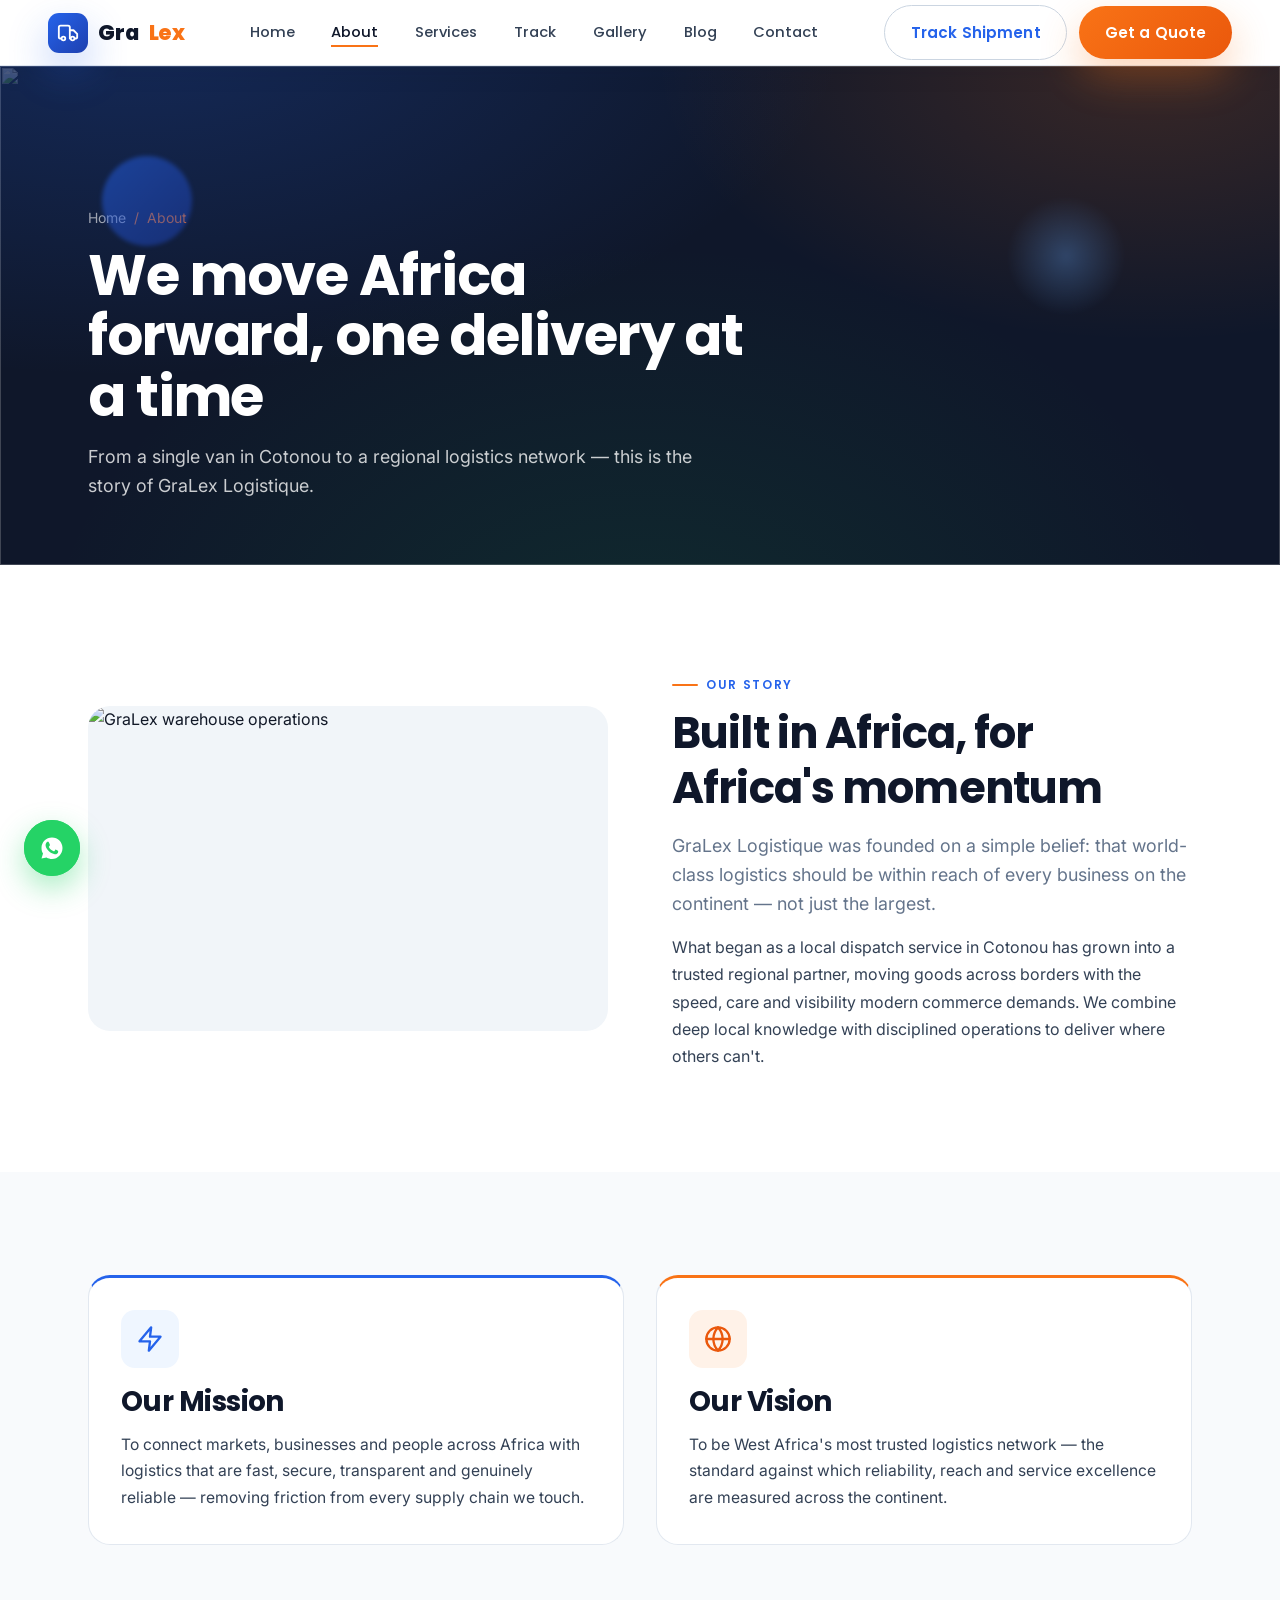
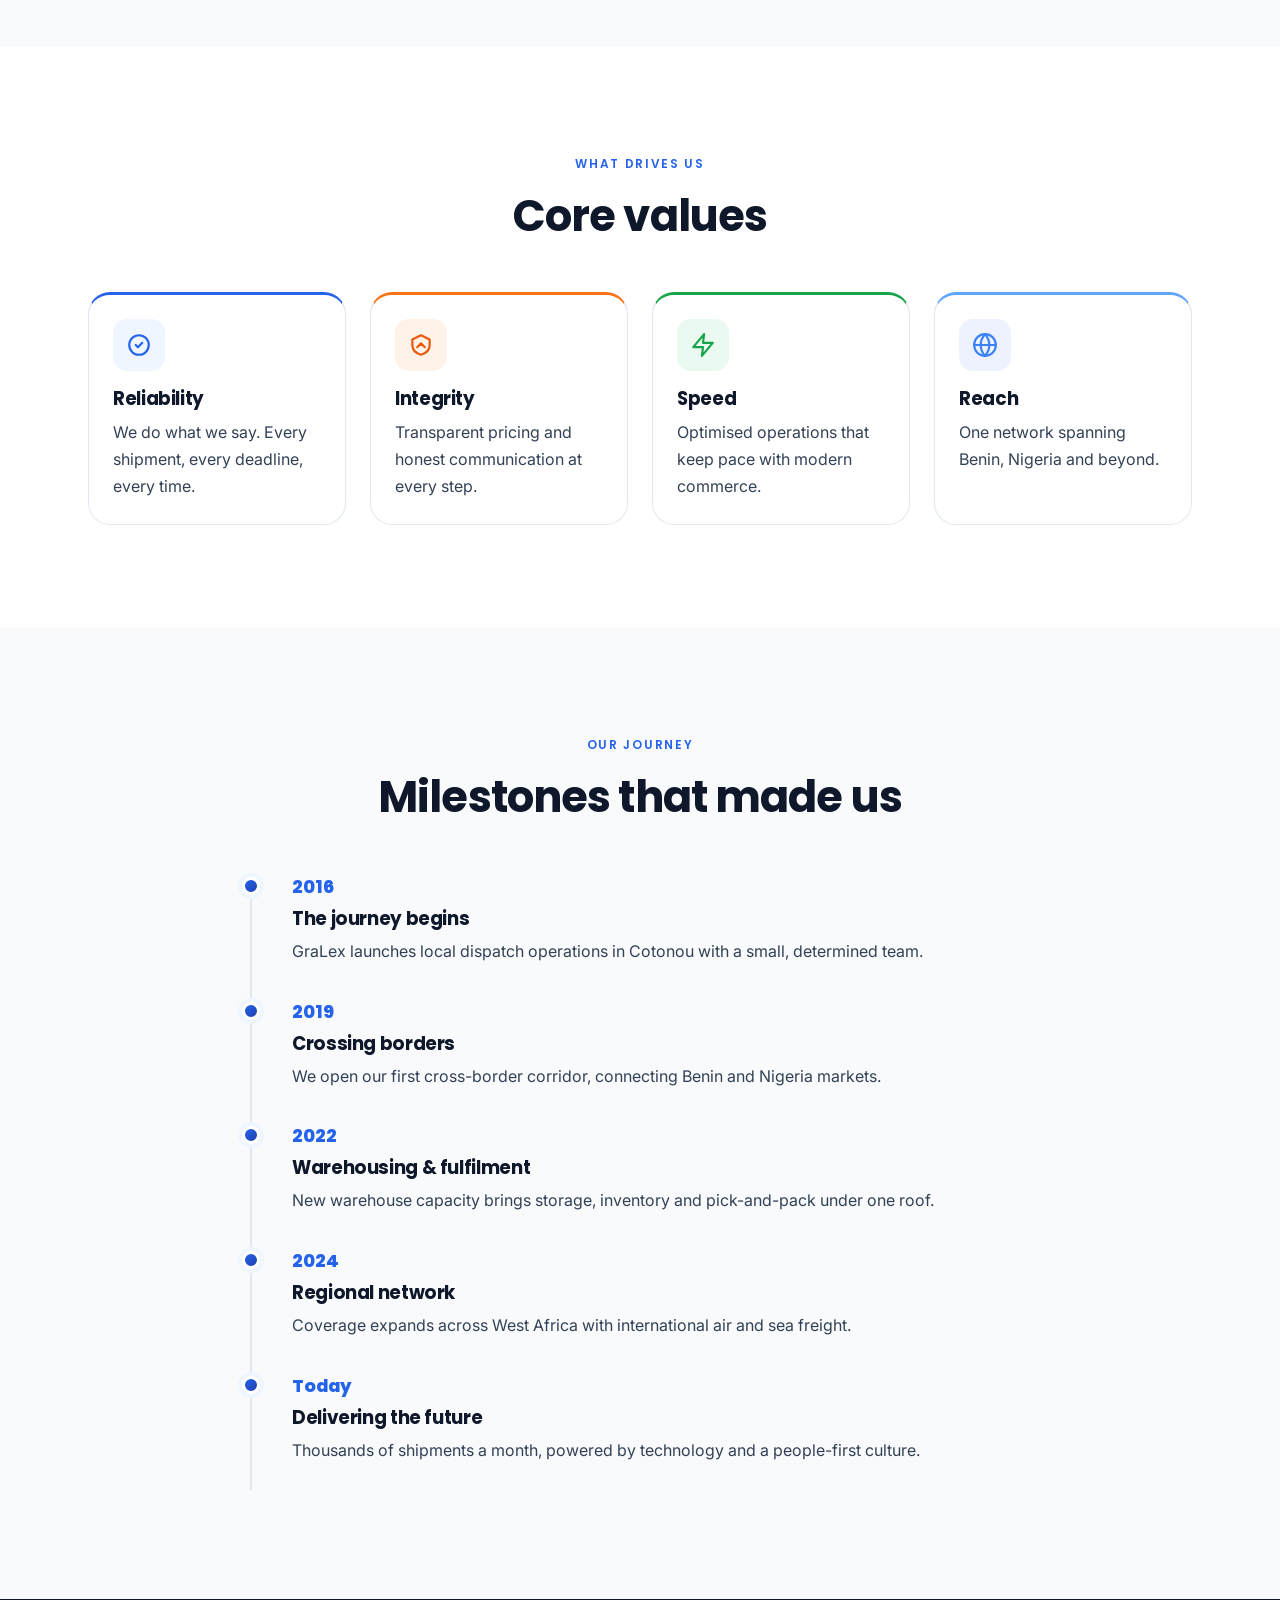
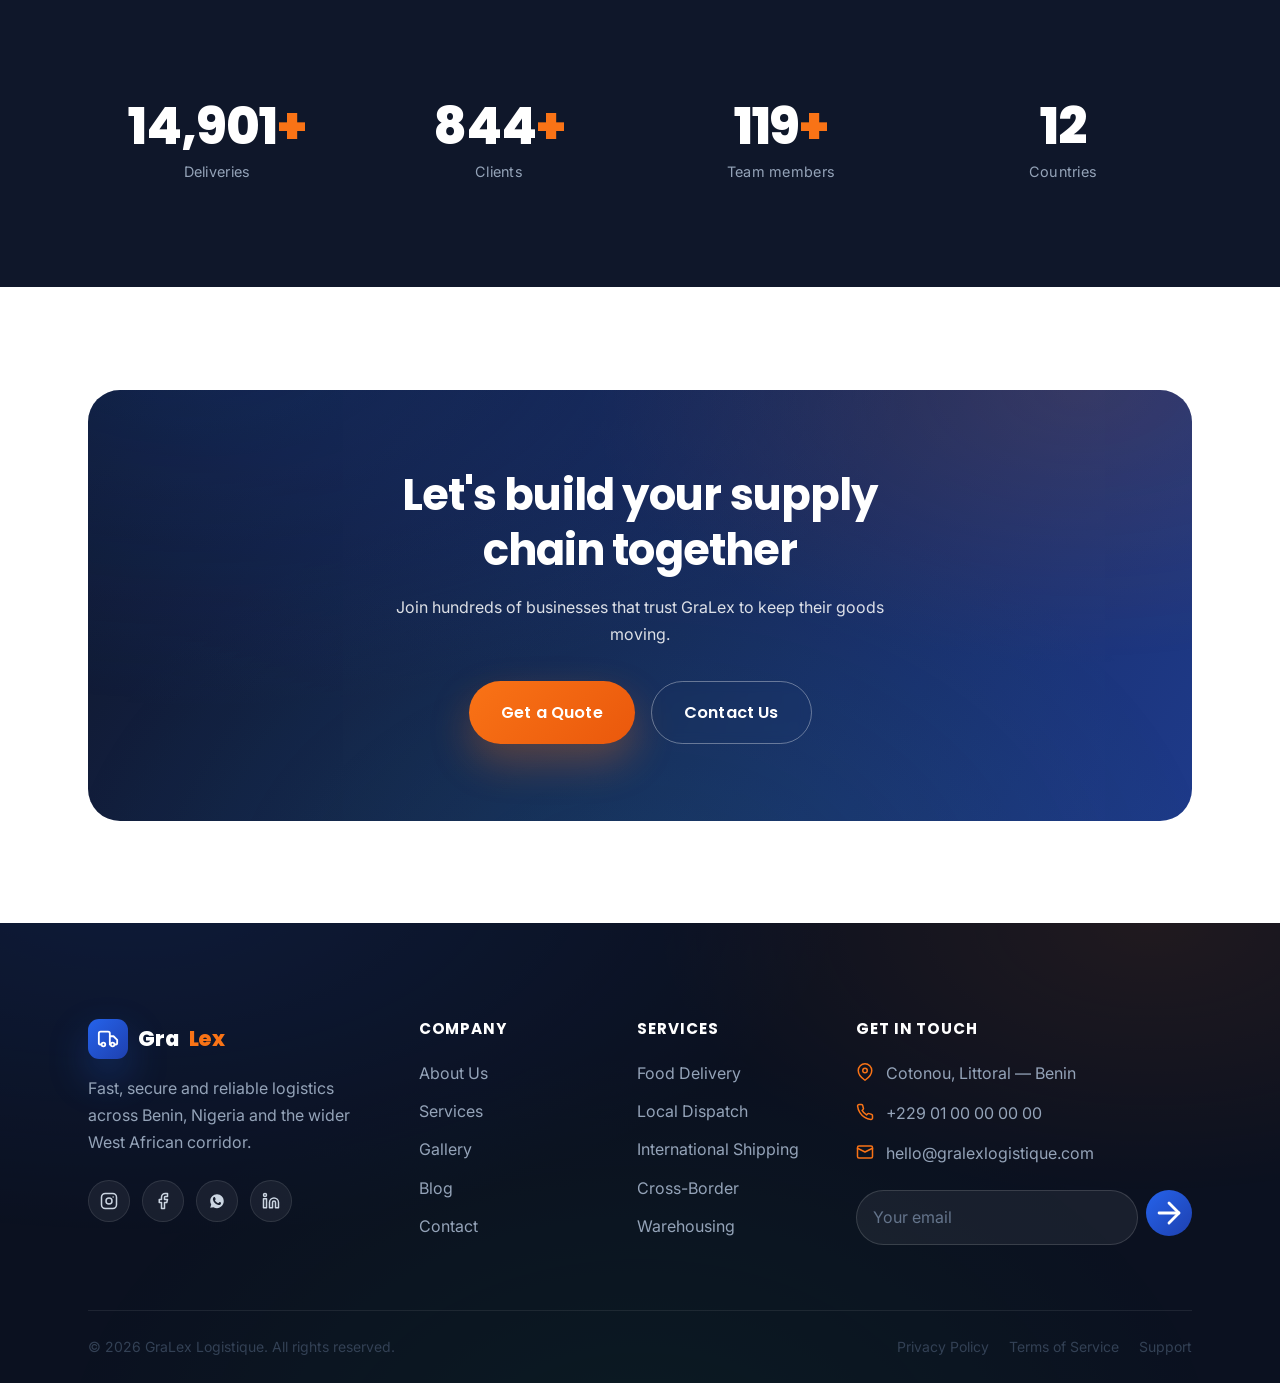
==== about.html @ 8689cb63 "Initial commit: GraLex Logistique website Premium responsive multi-page site (HTML/CSS/vanilla JS). " ====
<!DOCTYPE html>
<html lang="en">
<head>
<meta charset="UTF-8" />
<meta name="viewport" content="width=device-width, initial-scale=1.0" />
<title>About — GraLex Logistique</title>
<meta name="description" content="The story, mission, vision and values behind GraLex Logistique's logistics network across Benin, Nigeria and West Africa." />
<meta name="theme-color" content="#0f172a" />
<meta property="og:type" content="website" />
<meta property="og:title" content="About — GraLex Logistique" />
<meta property="og:description" content="The story, mission, vision and values behind GraLex Logistique's logistics network across Benin, Nigeria and West Africa." />
<meta property="og:image" content="images/hero/hero.jpg" />
<meta name="twitter:card" content="summary_large_image" />
<link rel="icon" href="data:image/svg+xml,%3Csvg xmlns='http://www.w3.org/2000/svg' viewBox='0 0 32 32'%3E%3Crect width='32' height='32' rx='8' fill='%232563eb'/%3E%3Cpath d='M6 20l6-9 5 6 3-4 6 7z' fill='%23f97316'/%3E%3C/svg%3E" />
<link rel="preconnect" href="https://fonts.googleapis.com" />
<link rel="preconnect" href="https://fonts.gstatic.com" crossorigin />
<link href="https://fonts.googleapis.com/css2?family=Poppins:wght@500;600;700;800&family=Inter:wght@400;500;600&display=swap" rel="stylesheet" />
<link rel="stylesheet" href="css/variables.css" />
<link rel="stylesheet" href="css/style.css" />
<link rel="stylesheet" href="css/animations.css" />
<link rel="stylesheet" href="css/responsive.css" />
</head>
<body>
<div class="loader" aria-hidden="true"><div class="loader__mark"><div class="loader__logo">Gra<span>Lex</span></div><div class="loader__bar"></div></div></div>
<header class="nav solid scrolled" id="nav">
  <div class="nav__inner">
    <a href="index.html" class="brand" aria-label="GraLex Logistique home"><span class="brand__logo"><svg viewBox="0 0 24 24" fill="none" stroke="#fff" stroke-width="2" stroke-linecap="round" stroke-linejoin="round"><path d="M14 18V6a2 2 0 0 0-2-2H4a2 2 0 0 0-2 2v11a1 1 0 0 0 1 1h1"/><path d="M14 9h4l4 4v4a1 1 0 0 1-1 1h-1"/><circle cx="7" cy="18" r="2"/><circle cx="17" cy="18" r="2"/></svg></span>Gra<span>Lex</span></a>
    <nav class="nav__links" aria-label="Primary">
      <a href="index.html">Home</a>
      <a href="about.html" aria-current="page">About</a>
      <a href="services.html">Services</a>
      <a href="tracking.html">Track</a>
      <a href="gallery.html">Gallery</a>
      <a href="blog.html">Blog</a>
      <a href="contact.html">Contact</a>
    </nav>
    <div class="nav__cta">
      <a href="tracking.html" class="btn btn-outline">Track Shipment</a>
      <a href="quote.html" class="btn btn-accent">Get a Quote</a>
    </div>
    <button class="nav__toggle" aria-label="Open menu" aria-expanded="false" aria-controls="mobileMenu"><span></span><span></span><span></span></button>
  </div>
</header>
<div class="mobile-menu" id="mobileMenu">
  <a href="index.html">Home <span>&rarr;</span></a>
  <a href="about.html">About <span>&rarr;</span></a>
  <a href="services.html">Services <span>&rarr;</span></a>
  <a href="tracking.html">Track <span>&rarr;</span></a>
  <a href="gallery.html">Gallery <span>&rarr;</span></a>
  <a href="blog.html">Blog <span>&rarr;</span></a>
  <a href="contact.html">Contact <span>&rarr;</span></a>
  <div class="mobile-menu__cta">
    <a href="quote.html" class="btn btn-accent btn-block">Get a Quote</a>
    <a href="tracking.html" class="btn btn-ghost btn-block">Track Shipment</a>
  </div>
</div>
<section class="pagehero">
  <div class="pagehero__img"><img src="https://images.unsplash.com/photo-1521791136064-7986c2920216?auto=format&fit=crop&w=1600&q=80" alt="" data-label="GraLex Logistique" /></div>
  <div class="floaties" aria-hidden="true"><span class="floaty floaty--1"></span><span class="floaty floaty--3"></span></div>
  <div class="container">
    <div class="breadcrumb"><a href="index.html">Home</a> <span>/</span> <span>About</span></div>
    <h1 data-reveal="up">We move Africa forward, one delivery at a time</h1>
    <p class="lead" data-reveal="up">From a single van in Cotonou to a regional logistics network — this is the story of GraLex Logistique.</p>
  </div>
</section>

<section class="section">
  <div class="container split">
    <div class="split__media reveal-img" data-reveal="left"><div class="media media--wide"><img src="https://images.unsplash.com/photo-1553413077-190dd305871c?auto=format&fit=crop&w=1200&q=80" alt="GraLex warehouse operations" data-label="Our Story" /></div></div>
    <div data-reveal="right">
      <span class="eyebrow">Our story</span>
      <h2 style="margin:.6rem 0 1rem">Built in Africa, for Africa's momentum</h2>
      <p class="lead">GraLex Logistique was founded on a simple belief: that world-class logistics should be within reach of every business on the continent — not just the largest.</p>
      <p style="margin-top:1rem">What began as a local dispatch service in Cotonou has grown into a trusted regional partner, moving goods across borders with the speed, care and visibility modern commerce demands. We combine deep local knowledge with disciplined operations to deliver where others can't.</p>
    </div>
  </div>
</section>

<section class="section bg-alt">
  <div class="container">
    <div class="grid cols-2" style="gap:2rem">
      <div class="card" data-reveal="up" style="border-top:3px solid var(--brand)">
        <div class="card__icon"><svg viewBox="0 0 24 24" fill="none" stroke="currentColor" stroke-width="2" stroke-linecap="round" stroke-linejoin="round"><path d="M13 2 3 14h9l-1 8 10-12h-9z"/></svg></div>
        <h3>Our Mission</h3>
        <p>To connect markets, businesses and people across Africa with logistics that are fast, secure, transparent and genuinely reliable — removing friction from every supply chain we touch.</p>
      </div>
      <div class="card" data-reveal="up" style="border-top:3px solid var(--accent)">
        <div class="card__icon" style="background:#fff2e8;color:var(--orange-600)"><svg viewBox="0 0 24 24" fill="none" stroke="currentColor" stroke-width="2" stroke-linecap="round" stroke-linejoin="round"><circle cx="12" cy="12" r="10"/><path d="M2 12h20"/><path d="M12 2a15 15 0 0 1 4 10 15 15 0 0 1-4 10 15 15 0 0 1-4-10 15 15 0 0 1 4-10Z"/></svg></div>
        <h3>Our Vision</h3>
        <p>To be West Africa's most trusted logistics network — the standard against which reliability, reach and service excellence are measured across the continent.</p>
      </div>
    </div>
  </div>
</section>

<section class="section">
  <div class="container">
    <div class="section-head center" data-reveal="up"><span class="eyebrow center">What drives us</span><h2>Core values</h2></div>
    <div class="grid cols-4" data-stagger><div class="value"><div class="value__icon"><svg viewBox="0 0 24 24" fill="none" stroke="currentColor" stroke-width="2" stroke-linecap="round" stroke-linejoin="round"><path d="M9 12l2 2 4-4"/><circle cx="12" cy="12" r="9"/></svg></div><h3>Reliability</h3><p>We do what we say. Every shipment, every deadline, every time.</p></div><div class="value"><div class="value__icon"><svg viewBox="0 0 24 24" fill="none" stroke="currentColor" stroke-width="2" stroke-linecap="round" stroke-linejoin="round"><path d="M8.5 14 12 10.5 15.5 14"/><path d="M12 3 4 7v5c0 5 3.4 7.7 8 9 4.6-1.3 8-4 8-9V7z"/></svg></div><h3>Integrity</h3><p>Transparent pricing and honest communication at every step.</p></div><div class="value"><div class="value__icon"><svg viewBox="0 0 24 24" fill="none" stroke="currentColor" stroke-width="2" stroke-linecap="round" stroke-linejoin="round"><path d="M13 2 3 14h9l-1 8 10-12h-9z"/></svg></div><h3>Speed</h3><p>Optimised operations that keep pace with modern commerce.</p></div><div class="value"><div class="value__icon"><svg viewBox="0 0 24 24" fill="none" stroke="currentColor" stroke-width="2" stroke-linecap="round" stroke-linejoin="round"><circle cx="12" cy="12" r="10"/><path d="M2 12h20"/><path d="M12 2a15 15 0 0 1 4 10 15 15 0 0 1-4 10 15 15 0 0 1-4-10 15 15 0 0 1 4-10Z"/></svg></div><h3>Reach</h3><p>One network spanning Benin, Nigeria and beyond.</p></div></div>
  </div>
</section>

<section class="section bg-alt">
  <div class="container">
    <div class="section-head center" data-reveal="up"><span class="eyebrow center">Our journey</span><h2>Milestones that made us</h2></div>
    <div class="vtl"><div class="vtl__item" data-reveal="up"><div class="vtl__dot"></div><div class="vtl__year">2016</div><h3>The journey begins</h3><p>GraLex launches local dispatch operations in Cotonou with a small, determined team.</p></div><div class="vtl__item" data-reveal="up"><div class="vtl__dot"></div><div class="vtl__year">2019</div><h3>Crossing borders</h3><p>We open our first cross-border corridor, connecting Benin and Nigeria markets.</p></div><div class="vtl__item" data-reveal="up"><div class="vtl__dot"></div><div class="vtl__year">2022</div><h3>Warehousing & fulfilment</h3><p>New warehouse capacity brings storage, inventory and pick-and-pack under one roof.</p></div><div class="vtl__item" data-reveal="up"><div class="vtl__dot"></div><div class="vtl__year">2024</div><h3>Regional network</h3><p>Coverage expands across West Africa with international air and sea freight.</p></div><div class="vtl__item" data-reveal="up"><div class="vtl__dot"></div><div class="vtl__year">Today</div><h3>Delivering the future</h3><p>Thousands of shipments a month, powered by technology and a people-first culture.</p></div></div>
  </div>
</section>

<section class="section bg-ink">
  <div class="container">
    <div class="stats" data-stagger>
      <div class="stat"><div class="stat__num"><span data-count="15000">0</span><span class="suffix">+</span></div><div class="stat__label">Deliveries</div></div>
      <div class="stat"><div class="stat__num"><span data-count="850">0</span><span class="suffix">+</span></div><div class="stat__label">Clients</div></div>
      <div class="stat"><div class="stat__num"><span data-count="120">0</span><span class="suffix">+</span></div><div class="stat__label">Team members</div></div>
      <div class="stat"><div class="stat__num"><span data-count="12">0</span></div><div class="stat__label">Countries</div></div>
    </div>
  </div>
</section>

<section class="section">
  <div class="container">
    <div class="cta-band animated-gradient" data-reveal="zoom"><div class="cta-band__mesh"></div>
      <h2>Let's build your supply chain together</h2>
      <p>Join hundreds of businesses that trust GraLex to keep their goods moving.</p>
      <div class="cta-band__actions"><a href="quote.html" class="btn btn-accent btn-lg">Get a Quote</a><a href="contact.html" class="btn btn-ghost btn-lg">Contact Us</a></div>
    </div>
  </div>
</section>
<footer class="footer">
  <div class="container footer__inner">
    <div class="footer__grid">
      <div class="footer__about">
        <a href="index.html" class="brand"><span class="brand__logo"><svg viewBox="0 0 24 24" fill="none" stroke="#fff" stroke-width="2" stroke-linecap="round" stroke-linejoin="round"><path d="M14 18V6a2 2 0 0 0-2-2H4a2 2 0 0 0-2 2v11a1 1 0 0 0 1 1h1"/><path d="M14 9h4l4 4v4a1 1 0 0 1-1 1h-1"/><circle cx="7" cy="18" r="2"/><circle cx="17" cy="18" r="2"/></svg></span>Gra<span>Lex</span></a>
        <p>Fast, secure and reliable logistics across Benin, Nigeria and the wider West African corridor.</p>
        <div class="socials">
          <a href="https://www.instagram.com/gralex_logistique/" target="_blank" rel="noopener" aria-label="Instagram"><svg viewBox="0 0 24 24" fill="none" stroke="currentColor" stroke-width="2" stroke-linecap="round" stroke-linejoin="round"><rect x="2" y="2" width="20" height="20" rx="5"/><circle cx="12" cy="12" r="4"/><path d="M17.5 6.5h.01"/></svg></a>
          <a href="#" aria-label="Facebook"><svg viewBox="0 0 24 24" fill="none" stroke="currentColor" stroke-width="2" stroke-linecap="round" stroke-linejoin="round"><path d="M18 2h-3a5 5 0 0 0-5 5v3H7v4h3v8h4v-8h3l1-4h-4V7a1 1 0 0 1 1-1h3z"/></svg></a>
          <a href="https://wa.me/2290100000000" target="_blank" rel="noopener" aria-label="WhatsApp"><svg viewBox="0 0 24 24" fill="currentColor"><path d="M17.5 14.4c-.3-.2-1.7-.9-2-1-.3-.1-.5-.1-.6.2-.2.3-.7.9-.9 1.1-.2.2-.3.2-.6.1-1.7-.9-2.9-1.6-4-3.5-.3-.5.3-.5.8-1.6.1-.2 0-.4 0-.5 0-.2-.6-1.5-.9-2-.2-.5-.4-.4-.6-.5h-.5c-.2 0-.5.1-.7.3-.7.8-1 1.7-1 2.8.1 1.3.9 2.5 1 2.7.1.2 1.8 3 4.5 4.1 2.7 1.1 2.7.8 3.2.7.5 0 1.7-.7 1.9-1.3.2-.7.2-1.2.2-1.3-.1-.2-.3-.3-.6-.4M12 21.5c-1.7 0-3.3-.5-4.7-1.3L3 21l1.3-4.2C3.4 15.3 3 13.7 3 12 3 7 7 3 12 3s9 4 9 9-4 9.5-9 9.5"/></svg></a>
          <a href="#" aria-label="LinkedIn"><svg viewBox="0 0 24 24" fill="none" stroke="currentColor" stroke-width="2" stroke-linecap="round" stroke-linejoin="round"><path d="M16 8a6 6 0 0 1 6 6v7h-4v-7a2 2 0 0 0-4 0v7h-4v-7a6 6 0 0 1 6-6z"/><rect x="2" y="9" width="4" height="12"/><circle cx="4" cy="4" r="2"/></svg></a>
        </div>
      </div>
      <div><h4>Company</h4><ul class="footer__links"><li><a href="about.html">About Us</a></li><li><a href="services.html">Services</a></li><li><a href="gallery.html">Gallery</a></li><li><a href="blog.html">Blog</a></li><li><a href="contact.html">Contact</a></li></ul></div>
      <div><h4>Services</h4><ul class="footer__links"><li><a href="services.html">Food Delivery</a></li><li><a href="services.html">Local Dispatch</a></li><li><a href="services.html">International Shipping</a></li><li><a href="services.html">Cross-Border</a></li><li><a href="services.html">Warehousing</a></li></ul></div>
      <div class="footer__contact-col">
        <h4>Get in touch</h4>
        <ul class="footer__contact">
          <li><svg viewBox="0 0 24 24" fill="none" stroke="currentColor" stroke-width="2" stroke-linecap="round" stroke-linejoin="round"><path d="M21 10c0 7-9 13-9 13s-9-6-9-13a9 9 0 0 1 18 0Z"/><circle cx="12" cy="10" r="3"/></svg><span>Cotonou, Littoral — Benin</span></li>
          <li><svg viewBox="0 0 24 24" fill="none" stroke="currentColor" stroke-width="2" stroke-linecap="round" stroke-linejoin="round"><path d="M22 16.92v3a2 2 0 0 1-2.18 2 19.79 19.79 0 0 1-8.63-3.07 19.5 19.5 0 0 1-6-6 19.79 19.79 0 0 1-3.07-8.67A2 2 0 0 1 4.11 2h3a2 2 0 0 1 2 1.72c.13.96.36 1.9.7 2.81a2 2 0 0 1-.45 2.11L8.09 9.91a16 16 0 0 0 6 6l1.27-1.27a2 2 0 0 1 2.11-.45c.9.34 1.85.57 2.81.7A2 2 0 0 1 22 16.92Z"/></svg><a href="tel:+2290100000000">+229 01 00 00 00 00</a></li>
          <li><svg viewBox="0 0 24 24" fill="none" stroke="currentColor" stroke-width="2" stroke-linecap="round" stroke-linejoin="round"><rect x="2" y="4" width="20" height="16" rx="2"/><path d="m22 7-10 5L2 7"/></svg><a href="mailto:hello@gralexlogistique.com">hello@gralexlogistique.com</a></li>
        </ul>
        <form class="newsletter" aria-label="Newsletter signup"><input type="email" placeholder="Your email" aria-label="Email address" required /><button type="submit" aria-label="Subscribe"><svg viewBox="0 0 24 24" fill="none" stroke="currentColor" stroke-width="2" stroke-linecap="round" stroke-linejoin="round"><path d="M5 12h14"/><path d="m12 5 7 7-7 7"/></svg></button></form>
      </div>
    </div>
    <div class="footer__bottom">
      <p>&copy; <span data-year>2026</span> GraLex Logistique. All rights reserved.</p>
      <p style="display:flex;gap:1.25rem;flex-wrap:wrap"><a href="#">Privacy Policy</a><a href="#">Terms of Service</a><a href="contact.html">Support</a></p>
    </div>
  </div>
</footer>
<a class="wa-float" href="https://wa.me/2290100000000" target="_blank" rel="noopener" aria-label="Chat on WhatsApp"><svg viewBox="0 0 24 24" fill="currentColor"><path d="M17.5 14.4c-.3-.2-1.7-.9-2-1-.3-.1-.5-.1-.6.2-.2.3-.7.9-.9 1.1-.2.2-.3.2-.6.1-1.7-.9-2.9-1.6-4-3.5-.3-.5.3-.5.8-1.6.1-.2 0-.4 0-.5 0-.2-.6-1.5-.9-2-.2-.5-.4-.4-.6-.5h-.5c-.2 0-.5.1-.7.3-.7.8-1 1.7-1 2.8.1 1.3.9 2.5 1 2.7.1.2 1.8 3 4.5 4.1 2.7 1.1 2.7.8 3.2.7.5 0 1.7-.7 1.9-1.3.2-.7.2-1.2.2-1.3-.1-.2-.3-.3-.6-.4M12 21.5c-1.7 0-3.3-.5-4.7-1.3L3 21l1.3-4.2C3.4 15.3 3 13.7 3 12 3 7 7 3 12 3s9 4 9 9-4 9.5-9 9.5"/></svg></a>
<button class="to-top" aria-label="Back to top"><svg viewBox="0 0 24 24" fill="none" stroke="currentColor" stroke-width="2.5" stroke-linecap="round" stroke-linejoin="round"><path d="m18 15-6-6-6 6"/></svg></button>
<script src="js/main.js"></script>
<script src="js/animations.js"></script>
</body>
</html>
---- css/variables.css ----
/* ==========================================================================
   GraLex Logistique — Design Tokens
   The single source of truth for color, type, spacing, elevation & motion.
   ========================================================================== */

:root {
  /* ---- Brand palette ---------------------------------------------------- */
  --navy-900: #0b1120;
  --navy-800: #0f172a; /* primary */
  --navy-700: #1e293b;
  --navy-600: #334155;

  --blue-600: #2563eb; /* electric blue */
  --blue-500: #3b82f6;
  --blue-400: #60a5fa;
  --blue-050: #eff6ff;

  --orange-600: #ea580c;
  --orange-500: #f97316; /* accent */
  --orange-400: #fb923c;

  --green-600: #16a34a; /* success */
  --green-500: #22c55e;

  --white: #ffffff;
  --gray-050: #f8fafc; /* light gray surface */
  --gray-100: #f1f5f9;
  --gray-200: #e2e8f0;
  --gray-300: #cbd5e1;
  --gray-400: #94a3b8;
  --gray-500: #64748b;
  --gray-600: #475569;

  --ink: #111827; /* body text */
  --ink-soft: #334155;
  --ink-muted: #64748b;

  /* ---- Semantic tokens -------------------------------------------------- */
  --bg: var(--white);
  --bg-alt: var(--gray-050);
  --surface: var(--white);
  --text: var(--ink);
  --text-soft: var(--ink-soft);
  --text-muted: var(--ink-muted);
  --border: var(--gray-200);
  --brand: var(--blue-600);
  --brand-ink: var(--navy-800);
  --accent: var(--orange-500);

  /* ---- Gradients -------------------------------------------------------- */
  --grad-brand: linear-gradient(135deg, #2563eb 0%, #1e40af 100%);
  --grad-sunset: linear-gradient(135deg, #f97316 0%, #ea580c 100%);
  --grad-hero: linear-gradient(120deg, rgba(11,17,32,0.92) 0%, rgba(15,23,42,0.72) 45%, rgba(37,99,235,0.35) 100%);
  --grad-mesh: radial-gradient(1200px 600px at 10% -10%, rgba(37,99,235,0.25), transparent 60%),
               radial-gradient(900px 500px at 90% 0%, rgba(249,115,22,0.18), transparent 55%),
               radial-gradient(1000px 700px at 50% 120%, rgba(22,163,74,0.14), transparent 60%);
  --grad-glass: linear-gradient(135deg, rgba(255,255,255,0.14), rgba(255,255,255,0.04));

  /* ---- Typography ------------------------------------------------------- */
  --font-head: "Poppins", "Segoe UI", system-ui, sans-serif;
  --font-body: "Inter", "Segoe UI", system-ui, sans-serif;

  --fs-hero: clamp(2.6rem, 6vw, 5rem);
  --fs-h1: clamp(2.2rem, 4.5vw, 3.5rem);
  --fs-h2: clamp(1.8rem, 3.4vw, 2.75rem);
  --fs-h3: clamp(1.3rem, 2.2vw, 1.75rem);
  --fs-lead: clamp(1.05rem, 1.4vw, 1.3rem);
  --fs-body: 1rem;
  --fs-sm: 0.875rem;
  --fs-xs: 0.75rem;

  --lh-tight: 1.08;
  --lh-snug: 1.28;
  --lh-body: 1.7;

  --ls-tight: -0.02em;
  --ls-wide: 0.14em;

  /* ---- Spacing scale (8pt) ---------------------------------------------- */
  --sp-1: 0.25rem;
  --sp-2: 0.5rem;
  --sp-3: 0.75rem;
  --sp-4: 1rem;
  --sp-5: 1.5rem;
  --sp-6: 2rem;
  --sp-7: 3rem;
  --sp-8: 4rem;
  --sp-9: 6rem;
  --sp-10: 8rem;

  --container: 1200px;
  --container-wide: 1360px;
  --gutter: clamp(1.25rem, 5vw, 3rem);

  /* ---- Radii ------------------------------------------------------------ */
  --r-sm: 8px;
  --r-md: 14px;
  --r-lg: 22px;
  --r-xl: 32px;
  --r-pill: 999px;

  /* ---- Elevation -------------------------------------------------------- */
  --sh-xs: 0 1px 2px rgba(15,23,42,0.06);
  --sh-sm: 0 2px 8px rgba(15,23,42,0.08);
  --sh-md: 0 10px 30px rgba(15,23,42,0.10);
  --sh-lg: 0 24px 60px rgba(15,23,42,0.16);
  --sh-brand: 0 18px 40px rgba(37,99,235,0.30);
  --sh-accent: 0 18px 40px rgba(249,115,22,0.30);
  --ring: 0 0 0 4px rgba(37,99,235,0.18);

  /* ---- Motion ----------------------------------------------------------- */
  --ease: cubic-bezier(0.22, 1, 0.36, 1);
  --ease-out: cubic-bezier(0.16, 1, 0.3, 1);
  --t-fast: 160ms;
  --t: 280ms;
  --t-slow: 520ms;

  --nav-h: 76px;
  --z-nav: 100;
  --z-overlay: 200;
  --z-loader: 900;
  --z-top: 999;
}
---- css/style.css ----
/* ==========================================================================
   GraLex Logistique — Core Styles
   Base • Layout • Navigation • Buttons • Cards • Sections • Footer
   ========================================================================== */

/* ---- Reset ------------------------------------------------------------- */
*,
*::before,
*::after { box-sizing: border-box; }

* { margin: 0; }

html {
  scroll-behavior: smooth;
  -webkit-text-size-adjust: 100%;
}

body {
  font-family: var(--font-body);
  font-size: var(--fs-body);
  line-height: var(--lh-body);
  color: var(--text);
  background: var(--bg);
  -webkit-font-smoothing: antialiased;
  text-rendering: optimizeLegibility;
  overflow-x: hidden;
}

img, picture, svg, video { display: block; max-width: 100%; }
img { height: auto; }

a { color: inherit; text-decoration: none; }
ul, ol { list-style: none; padding: 0; }
button, input, select, textarea { font: inherit; color: inherit; }
button { cursor: pointer; background: none; border: none; }

:focus-visible {
  outline: 3px solid var(--blue-400);
  outline-offset: 2px;
  border-radius: 4px;
}

::selection { background: var(--blue-600); color: #fff; }

/* ---- Typography -------------------------------------------------------- */
h1, h2, h3, h4, h5 {
  font-family: var(--font-head);
  font-weight: 700;
  line-height: var(--lh-snug);
  letter-spacing: var(--ls-tight);
  color: var(--brand-ink);
}
h1 { font-size: var(--fs-h1); line-height: var(--lh-tight); }
h2 { font-size: var(--fs-h2); }
h3 { font-size: var(--fs-h3); }
p { color: var(--text-soft); }

.lead { font-size: var(--fs-lead); color: var(--text-muted); line-height: 1.6; }

.eyebrow {
  display: inline-flex;
  align-items: center;
  gap: var(--sp-2);
  font-family: var(--font-head);
  font-weight: 600;
  font-size: var(--fs-xs);
  letter-spacing: var(--ls-wide);
  text-transform: uppercase;
  color: var(--brand);
}
.eyebrow::before {
  content: "";
  width: 26px; height: 2px;
  background: var(--accent);
  border-radius: 2px;
}
.eyebrow.center::before { display: none; }

.gradient-text {
  background: var(--grad-brand);
  -webkit-background-clip: text;
  background-clip: text;
  color: transparent;
}
.accent-text { color: var(--accent); }

/* ---- Layout helpers ---------------------------------------------------- */
.container {
  width: 100%;
  max-width: var(--container);
  margin-inline: auto;
  padding-inline: var(--gutter);
}
.container-wide { max-width: var(--container-wide); }

.section { padding-block: clamp(3.5rem, 8vw, 7rem); }
.section-sm { padding-block: clamp(2.5rem, 5vw, 4rem); }
.bg-alt { background: var(--bg-alt); }
.bg-ink {
  background: var(--navy-800);
  color: #cbd5e1;
}
.bg-ink h1, .bg-ink h2, .bg-ink h3 { color: #fff; }

.section-head { max-width: 640px; margin-bottom: var(--sp-7); }
.section-head.center { margin-inline: auto; text-align: center; }
.section-head h2 { margin-top: var(--sp-3); }
.section-head p { margin-top: var(--sp-4); }

.grid { display: grid; gap: var(--sp-5); }
.cols-2 { grid-template-columns: repeat(2, 1fr); }
.cols-3 { grid-template-columns: repeat(3, 1fr); }
.cols-4 { grid-template-columns: repeat(4, 1fr); }

/* ---- Buttons ----------------------------------------------------------- */
.btn {
  --btn-bg: var(--brand);
  --btn-fg: #fff;
  position: relative;
  display: inline-flex;
  align-items: center;
  justify-content: center;
  gap: var(--sp-2);
  padding: 0.85rem 1.6rem;
  font-family: var(--font-head);
  font-weight: 600;
  font-size: 0.95rem;
  letter-spacing: 0.01em;
  color: var(--btn-fg);
  background: var(--btn-bg);
  border-radius: var(--r-pill);
  overflow: hidden;
  transition: transform var(--t) var(--ease), box-shadow var(--t) var(--ease), background var(--t);
  will-change: transform;
}
.btn svg { width: 18px; height: 18px; }
.btn:hover { transform: translateY(-3px); }
.btn:active { transform: translateY(-1px); }

.btn-primary { background: var(--grad-brand); box-shadow: var(--sh-brand); }
.btn-primary:hover { box-shadow: 0 26px 50px rgba(37,99,235,0.42); }

.btn-accent { background: var(--grad-sunset); box-shadow: var(--sh-accent); }
.btn-accent:hover { box-shadow: 0 26px 50px rgba(249,115,22,0.44); }

.btn-ghost {
  background: transparent;
  color: #fff;
  border: 1.5px solid rgba(255,255,255,0.35);
  backdrop-filter: blur(6px);
}
.btn-ghost:hover { background: rgba(255,255,255,0.12); border-color: rgba(255,255,255,0.6); }

.btn-outline {
  background: transparent;
  color: var(--brand);
  border: 1.5px solid var(--gray-300);
}
.btn-outline:hover { border-color: var(--brand); background: var(--blue-050); }

.btn-lg { padding: 1.05rem 2rem; font-size: 1.02rem; }
.btn-block { width: 100%; }

/* Ripple element injected by JS */
.ripple {
  position: absolute;
  border-radius: 50%;
  transform: scale(0);
  background: rgba(255,255,255,0.5);
  animation: ripple 620ms var(--ease-out);
  pointer-events: none;
}

/* Text link with animated arrow */
.link-arrow {
  display: inline-flex;
  align-items: center;
  gap: var(--sp-2);
  font-family: var(--font-head);
  font-weight: 600;
  color: var(--brand);
}
.link-arrow svg { transition: transform var(--t) var(--ease); }
.link-arrow:hover svg { transform: translateX(5px); }

/* ---- Loading screen ---------------------------------------------------- */
.loader {
  position: fixed;
  inset: 0;
  z-index: var(--z-loader);
  display: grid;
  place-items: center;
  background: var(--navy-900);
  transition: opacity 600ms var(--ease), visibility 600ms;
}
.loader.hidden { opacity: 0; visibility: hidden; }
.loader__mark {
  display: flex;
  flex-direction: column;
  align-items: center;
  gap: var(--sp-5);
}
.loader__logo {
  font-family: var(--font-head);
  font-weight: 800;
  font-size: 1.75rem;
  letter-spacing: var(--ls-tight);
  color: #fff;
}
.loader__logo span { color: var(--accent); }
.loader__bar {
  width: 180px; height: 3px;
  background: rgba(255,255,255,0.15);
  border-radius: 3px;
  overflow: hidden;
}
.loader__bar::after {
  content: "";
  display: block;
  height: 100%;
  width: 40%;
  background: var(--grad-brand);
  border-radius: 3px;
  animation: loaderSlide 1.1s var(--ease) infinite;
}

/* ---- Navigation -------------------------------------------------------- */
.nav {
  position: fixed;
  top: 0; left: 0; right: 0;
  z-index: var(--z-nav);
  height: var(--nav-h);
  display: flex;
  align-items: center;
  transition: background var(--t) var(--ease), box-shadow var(--t), height var(--t);
}
.nav__inner {
  width: 100%;
  max-width: var(--container-wide);
  margin-inline: auto;
  padding-inline: var(--gutter);
  display: flex;
  align-items: center;
  justify-content: space-between;
  gap: var(--sp-5);
}
.brand {
  display: inline-flex;
  align-items: center;
  gap: 0.65rem;
  font-family: var(--font-head);
  font-weight: 800;
  font-size: 1.3rem;
  letter-spacing: var(--ls-tight);
  color: #fff;
  transition: color var(--t);
}
.brand__logo {
  width: 40px; height: 40px;
  display: grid;
  place-items: center;
  border-radius: 11px;
  background: var(--grad-brand);
  box-shadow: var(--sh-brand);
  flex-shrink: 0;
}
.brand__logo svg { width: 22px; height: 22px; }
.brand span { color: var(--accent); }

.nav__links {
  display: flex;
  align-items: center;
  gap: var(--sp-2);
}
.nav__links a {
  position: relative;
  padding: 0.5rem 0.9rem;
  font-family: var(--font-head);
  font-weight: 500;
  font-size: 0.92rem;
  color: rgba(255,255,255,0.82);
  border-radius: var(--r-sm);
  transition: color var(--t);
}
.nav__links a::after {
  content: "";
  position: absolute;
  left: 0.9rem; right: 0.9rem;
  bottom: 0.35rem;
  height: 2px;
  background: var(--accent);
  transform: scaleX(0);
  transform-origin: left;
  transition: transform var(--t) var(--ease);
}
.nav__links a:hover,
.nav__links a[aria-current="page"] { color: #fff; }
.nav__links a:hover::after,
.nav__links a[aria-current="page"]::after { transform: scaleX(1); }

.nav__cta { display: flex; align-items: center; gap: var(--sp-3); }

/* Scrolled state */
.nav.scrolled {
  height: 66px;
  background: rgba(255,255,255,0.86);
  backdrop-filter: saturate(180%) blur(14px);
  box-shadow: 0 6px 24px rgba(15,23,42,0.08);
  border-bottom: 1px solid var(--gray-200);
}
.nav.scrolled .brand { color: var(--navy-800); }
.nav.scrolled .nav__links a { color: var(--ink-soft); }
.nav.scrolled .nav__links a:hover,
.nav.scrolled .nav__links a[aria-current="page"] { color: var(--navy-800); }
.nav.scrolled .nav__toggle span { background: var(--navy-800); }

/* On light-header pages (interior pages) start scrolled-style immediately */
.nav.solid { position: sticky; }

/* Hamburger */
.nav__toggle {
  display: none;
  flex-direction: column;
  gap: 5px;
  width: 44px; height: 44px;
  align-items: center;
  justify-content: center;
  border-radius: var(--r-sm);
}
.nav__toggle span {
  width: 24px; height: 2px;
  background: #fff;
  border-radius: 2px;
  transition: transform var(--t) var(--ease), opacity var(--t);
}
.nav__toggle.open span:nth-child(1) { transform: translateY(7px) rotate(45deg); }
.nav__toggle.open span:nth-child(2) { opacity: 0; }
.nav__toggle.open span:nth-child(3) { transform: translateY(-7px) rotate(-45deg); }

/* Mobile drawer */
.mobile-menu {
  position: fixed;
  inset: 0;
  z-index: var(--z-overlay);
  background: var(--navy-900);
  display: flex;
  flex-direction: column;
  padding: calc(var(--nav-h) + 1rem) var(--gutter) var(--sp-6);
  transform: translateX(100%);
  transition: transform var(--t-slow) var(--ease);
  overflow-y: auto;
}
.mobile-menu.open { transform: translateX(0); }
.mobile-menu a {
  padding: 1.05rem 0;
  font-family: var(--font-head);
  font-weight: 600;
  font-size: 1.4rem;
  color: #fff;
  border-bottom: 1px solid rgba(255,255,255,0.08);
  display: flex;
  justify-content: space-between;
  align-items: center;
  opacity: 0;
  transform: translateX(20px);
}
.mobile-menu.open a {
  animation: menuItemIn 480ms var(--ease) forwards;
}
.mobile-menu.open a:nth-child(1) { animation-delay: 0.08s; }
.mobile-menu.open a:nth-child(2) { animation-delay: 0.14s; }
.mobile-menu.open a:nth-child(3) { animation-delay: 0.20s; }
.mobile-menu.open a:nth-child(4) { animation-delay: 0.26s; }
.mobile-menu.open a:nth-child(5) { animation-delay: 0.32s; }
.mobile-menu.open a:nth-child(6) { animation-delay: 0.38s; }
.mobile-menu.open a:nth-child(7) { animation-delay: 0.44s; }
.mobile-menu.open a:nth-child(8) { animation-delay: 0.50s; }
.mobile-menu__cta { margin-top: var(--sp-6); display: grid; gap: var(--sp-3); }

.body-lock { overflow: hidden; }

/* ---- Cards ------------------------------------------------------------- */
.card {
  position: relative;
  background: var(--surface);
  border: 1px solid var(--border);
  border-radius: var(--r-lg);
  padding: var(--sp-6);
  transition: transform var(--t) var(--ease), box-shadow var(--t) var(--ease), border-color var(--t);
  overflow: hidden;
}
.card:hover {
  transform: translateY(-8px);
  box-shadow: var(--sh-lg);
  border-color: transparent;
}
.card__icon {
  width: 58px; height: 58px;
  display: grid;
  place-items: center;
  border-radius: var(--r-md);
  background: var(--blue-050);
  color: var(--brand);
  margin-bottom: var(--sp-4);
  transition: transform var(--t) var(--ease), background var(--t), color var(--t);
}
.card__icon svg { width: 28px; height: 28px; }
.card:hover .card__icon {
  background: var(--grad-brand);
  color: #fff;
  transform: rotate(-6deg) scale(1.06);
}
.card h3 { font-size: var(--fs-h3); margin-bottom: var(--sp-3); }
.card p { font-size: 0.98rem; }
.card__glow {
  position: absolute;
  inset: auto -30% -60% auto;
  width: 220px; height: 220px;
  background: radial-gradient(circle, rgba(37,99,235,0.18), transparent 70%);
  opacity: 0;
  transition: opacity var(--t);
  pointer-events: none;
}
.card:hover .card__glow { opacity: 1; }

/* Glass card (used over dark imagery) */
.glass {
  background: var(--grad-glass);
  border: 1px solid rgba(255,255,255,0.18);
  border-radius: var(--r-lg);
  backdrop-filter: blur(16px) saturate(160%);
  box-shadow: 0 20px 50px rgba(2,6,23,0.35);
}

/* ---- Stat / counter ---------------------------------------------------- */
.stats { display: grid; grid-template-columns: repeat(4, 1fr); gap: var(--sp-5); }
.stat { text-align: center; }
.stat__num {
  font-family: var(--font-head);
  font-weight: 800;
  font-size: clamp(2.2rem, 4vw, 3.4rem);
  line-height: 1;
  color: var(--brand-ink);
  letter-spacing: var(--ls-tight);
}
.bg-ink .stat__num { color: #fff; }
.stat__num .suffix { color: var(--accent); }
.stat__label {
  margin-top: var(--sp-2);
  font-size: 0.9rem;
  color: var(--text-muted);
  letter-spacing: 0.02em;
}
.bg-ink .stat__label { color: var(--gray-400); }

/* ---- Media / imagery --------------------------------------------------- */
.media {
  position: relative;
  border-radius: var(--r-lg);
  overflow: hidden;
  background: var(--gray-100);
}
.media img { width: 100%; height: 100%; object-fit: cover; }
.media--tall { aspect-ratio: 3 / 4; }
.media--wide { aspect-ratio: 16 / 10; }
.media--square { aspect-ratio: 1 / 1; }

/* ---- Pills / tags ------------------------------------------------------ */
.tag {
  display: inline-flex;
  align-items: center;
  gap: var(--sp-2);
  padding: 0.4rem 0.85rem;
  font-size: var(--fs-xs);
  font-weight: 600;
  letter-spacing: 0.03em;
  border-radius: var(--r-pill);
  background: var(--blue-050);
  color: var(--brand);
}
.tag.accent { background: #fff2e8; color: var(--orange-600); }
.tag.green { background: #eafaf0; color: var(--green-600); }

/* ---- Footer ------------------------------------------------------------ */
.footer {
  background: var(--navy-900);
  color: var(--gray-400);
  padding-top: var(--sp-9);
  position: relative;
  overflow: hidden;
}
.footer::before {
  content: "";
  position: absolute;
  inset: 0;
  background: var(--grad-mesh);
  opacity: 0.5;
  pointer-events: none;
}
.footer__inner { position: relative; }
.footer__grid {
  display: grid;
  grid-template-columns: 1.6fr 1fr 1fr 1.4fr;
  gap: var(--sp-6);
  padding-bottom: var(--sp-8);
  border-bottom: 1px solid rgba(255,255,255,0.08);
}
.footer .brand { margin-bottom: var(--sp-4); }
.footer__about p { color: var(--gray-400); max-width: 34ch; margin-bottom: var(--sp-5); }
.footer h4 {
  color: #fff;
  font-size: 0.95rem;
  letter-spacing: 0.06em;
  text-transform: uppercase;
  margin-bottom: var(--sp-4);
}
.footer__links a {
  display: inline-block;
  padding: 0.35rem 0;
  color: var(--gray-400);
  transition: color var(--t), transform var(--t);
}
.footer__links a:hover { color: #fff; transform: translateX(4px); }

.footer__contact li {
  display: flex;
  gap: var(--sp-3);
  padding: 0.4rem 0;
  color: var(--gray-400);
}
.footer__contact svg { width: 18px; height: 18px; color: var(--accent); flex-shrink: 0; margin-top: 3px; }

.newsletter { display: flex; gap: var(--sp-2); margin-top: var(--sp-4); }
.newsletter input {
  flex: 1;
  padding: 0.8rem 1rem;
  border-radius: var(--r-pill);
  border: 1px solid rgba(255,255,255,0.14);
  background: rgba(255,255,255,0.06);
  color: #fff;
}
.newsletter input::placeholder { color: var(--gray-500); }
.newsletter input:focus { outline: none; border-color: var(--blue-400); box-shadow: var(--ring); }
.newsletter button {
  width: 46px; height: 46px;
  display: grid; place-items: center;
  border-radius: 50%;
  background: var(--grad-brand);
  color: #fff;
  flex-shrink: 0;
  transition: transform var(--t);
}
.newsletter button:hover { transform: scale(1.08); }

.socials { display: flex; gap: var(--sp-3); margin-top: var(--sp-5); }
.socials a {
  width: 42px; height: 42px;
  display: grid; place-items: center;
  border-radius: 50%;
  background: rgba(255,255,255,0.06);
  border: 1px solid rgba(255,255,255,0.1);
  color: var(--gray-300);
  transition: transform var(--t) var(--ease), background var(--t), color var(--t);
}
.socials a:hover { transform: translateY(-4px); background: var(--grad-brand); color: #fff; border-color: transparent; }
.socials svg { width: 18px; height: 18px; }

.footer__bottom {
  display: flex;
  justify-content: space-between;
  align-items: center;
  flex-wrap: wrap;
  gap: var(--sp-3);
  padding-block: var(--sp-5);
  font-size: var(--fs-sm);
}
.footer__bottom a:hover { color: #fff; }

/* ---- Back to top ------------------------------------------------------- */
.to-top {
  position: fixed;
  right: 1.5rem; bottom: 1.5rem;
  z-index: var(--z-top);
  width: 50px; height: 50px;
  display: grid; place-items: center;
  border-radius: 50%;
  background: var(--grad-brand);
  color: #fff;
  box-shadow: var(--sh-brand);
  opacity: 0;
  visibility: hidden;
  transform: translateY(20px) scale(0.8);
  transition: all var(--t) var(--ease);
}
.to-top.show { opacity: 1; visibility: visible; transform: translateY(0) scale(1); }
.to-top:hover { transform: translateY(-4px) scale(1.05); }

/* ---- WhatsApp float ---------------------------------------------------- */
.wa-float {
  position: fixed;
  left: 1.5rem; bottom: 1.5rem;
  z-index: var(--z-top);
  width: 56px; height: 56px;
  display: grid; place-items: center;
  border-radius: 50%;
  background: #25d366;
  color: #fff;
  box-shadow: 0 12px 30px rgba(37,211,102,0.4);
  transition: transform var(--t) var(--ease);
}
.wa-float::after {
  content: "";
  position: absolute; inset: 0;
  border-radius: 50%;
  border: 2px solid #25d366;
  animation: pulseRing 2.4s var(--ease) infinite;
}
.wa-float:hover { transform: scale(1.08); }
.wa-float svg { width: 28px; height: 28px; }

/* ---- Page hero (interior pages) --------------------------------------- */
.pagehero {
  position: relative;
  padding-top: calc(var(--nav-h) + var(--sp-8));
  padding-bottom: var(--sp-8);
  background: var(--navy-800);
  color: #fff;
  overflow: hidden;
  isolation: isolate;
}
.pagehero::before {
  content: "";
  position: absolute; inset: 0;
  background: var(--grad-mesh);
  z-index: -1;
}
.pagehero__img {
  position: absolute; inset: 0;
  z-index: -2;
  opacity: 0.28;
}
.pagehero__img img { width: 100%; height: 100%; object-fit: cover; }
.pagehero h1 { color: #fff; max-width: 18ch; }
.pagehero p { color: rgba(255,255,255,0.78); max-width: 56ch; margin-top: var(--sp-4); }
.breadcrumb {
  display: flex; gap: var(--sp-2); align-items: center;
  font-size: var(--fs-sm); color: rgba(255,255,255,0.6);
  margin-bottom: var(--sp-4);
}
.breadcrumb a:hover { color: #fff; }
.breadcrumb span { color: var(--accent); }

/* ---- Forms (shared) ---------------------------------------------------- */
.field { display: flex; flex-direction: column; gap: var(--sp-2); }
.field label { font-family: var(--font-head); font-weight: 600; font-size: 0.9rem; color: var(--text); }
.field label .req { color: var(--accent); }
.field input,
.field select,
.field textarea {
  padding: 0.85rem 1rem;
  border-radius: var(--r-md);
  border: 1.5px solid var(--border);
  background: var(--white);
  color: var(--text);
  transition: border-color var(--t), box-shadow var(--t);
}
.field textarea { resize: vertical; min-height: 130px; }
.field input:focus,
.field select:focus,
.field textarea:focus { outline: none; border-color: var(--brand); box-shadow: var(--ring); }
.field.invalid input,
.field.invalid select,
.field.invalid textarea { border-color: #ef4444; }
.field__error {
  font-size: var(--fs-xs);
  color: #ef4444;
  min-height: 1em;
  opacity: 0;
  transform: translateY(-3px);
  transition: opacity var(--t), transform var(--t);
}
.field.invalid .field__error { opacity: 1; transform: translateY(0); }

.form-note {
  display: flex; align-items: center; gap: var(--sp-2);
  font-size: var(--fs-sm); color: var(--text-muted);
}

.toast {
  position: fixed;
  bottom: 2rem; left: 50%;
  transform: translateX(-50%) translateY(120%);
  z-index: var(--z-top);
  display: flex; align-items: center; gap: var(--sp-3);
  padding: 1rem 1.4rem;
  border-radius: var(--r-pill);
  background: var(--navy-800);
  color: #fff;
  box-shadow: var(--sh-lg);
  transition: transform var(--t-slow) var(--ease);
}
.toast.show { transform: translateX(-50%) translateY(0); }
.toast svg { width: 22px; height: 22px; color: var(--green-500); }

/* ==========================================================================
   SECTIONS & PAGE COMPONENTS
   ========================================================================== */

/* ---- Home hero --------------------------------------------------------- */
.hero {
  position: relative;
  min-height: 100svh;
  display: flex;
  align-items: center;
  color: #fff;
  overflow: hidden;
  isolation: isolate;
  padding-top: var(--nav-h);
}
.hero__bg { position: absolute; inset: 0; z-index: -3; }
.hero__bg img { width: 100%; height: 100%; object-fit: cover; transform: scale(1.05); }
.hero__overlay { position: absolute; inset: 0; z-index: -2; background: var(--grad-hero); }
.hero__mesh { position: absolute; inset: 0; z-index: -1; background: var(--grad-mesh); mix-blend-mode: screen; opacity: 0.8; }

.hero__inner {
  display: grid;
  grid-template-columns: 1.1fr 0.9fr;
  align-items: center;
  gap: var(--sp-8);
  width: 100%;
}
.hero__content { max-width: 640px; }
.hero .eyebrow { color: #fff; }
.hero .eyebrow::before { background: var(--accent); }
.hero h1 {
  font-size: var(--fs-hero);
  color: #fff;
  margin: var(--sp-4) 0 var(--sp-5);
}
.hero h1 .line { display: block; }
.hero h1 .accent-text { color: var(--accent); }
.hero__sub { font-size: var(--fs-lead); color: rgba(255,255,255,0.85); max-width: 52ch; }
.hero__actions { display: flex; gap: var(--sp-4); margin-top: var(--sp-6); flex-wrap: wrap; }

.hero__stats {
  display: grid;
  grid-template-columns: repeat(3, 1fr);
  gap: var(--sp-4);
  margin-top: var(--sp-8);
  padding-top: var(--sp-6);
  border-top: 1px solid rgba(255,255,255,0.14);
}
.hero__stats .stat__num { color: #fff; font-size: clamp(1.7rem, 3vw, 2.4rem); }
.hero__stats .stat__label { color: rgba(255,255,255,0.7); }

/* Floating glass panel on the right of hero */
.hero__panel { position: relative; }
.hero__card {
  padding: var(--sp-5);
  color: #fff;
}
.hero__card h3 { color: #fff; font-size: 1.15rem; margin-bottom: var(--sp-4); }
.hero__track-row { display: flex; gap: var(--sp-2); }
.hero__track-row input {
  flex: 1;
  padding: 0.8rem 1rem;
  border-radius: var(--r-pill);
  border: 1px solid rgba(255,255,255,0.2);
  background: rgba(255,255,255,0.1);
  color: #fff;
}
.hero__track-row input::placeholder { color: rgba(255,255,255,0.6); }
.hero__track-row input:focus { outline: none; border-color: var(--accent); }
.hero__mini {
  display: flex; align-items: center; gap: var(--sp-3);
  margin-top: var(--sp-4);
  padding-top: var(--sp-4);
  border-top: 1px solid rgba(255,255,255,0.14);
  font-size: var(--fs-sm);
  color: rgba(255,255,255,0.8);
}
.hero__mini svg { width: 20px; height: 20px; color: var(--green-500); }

/* ---- Split section (image + copy) ------------------------------------- */
.split {
  display: grid;
  grid-template-columns: 1fr 1fr;
  gap: clamp(2rem, 5vw, 4.5rem);
  align-items: center;
}
.split__media { position: relative; }
.split__badge {
  position: absolute;
  bottom: -22px; left: -22px;
  background: #fff;
  border-radius: var(--r-lg);
  padding: var(--sp-4) var(--sp-5);
  box-shadow: var(--sh-lg);
  display: flex;
  align-items: center;
  gap: var(--sp-3);
}
.split__badge .stat__num { font-size: 2rem; }
.split__badge svg { width: 40px; height: 40px; color: var(--accent); }
.check-list { display: grid; gap: var(--sp-3); margin-top: var(--sp-5); }
.check-list li { display: flex; gap: var(--sp-3); align-items: flex-start; color: var(--text-soft); }
.check-list svg {
  width: 24px; height: 24px; flex-shrink: 0;
  color: var(--green-600);
  background: #eafaf0;
  border-radius: 50%;
  padding: 3px;
}

/* ---- Feature (why choose us) ------------------------------------------ */
.feature {
  display: flex;
  gap: var(--sp-4);
  padding: var(--sp-5);
  border-radius: var(--r-lg);
  transition: background var(--t), transform var(--t) var(--ease);
}
.feature:hover { background: var(--bg-alt); transform: translateY(-4px); }
.feature__icon {
  width: 52px; height: 52px; flex-shrink: 0;
  display: grid; place-items: center;
  border-radius: var(--r-md);
  background: var(--grad-sunset);
  color: #fff;
  box-shadow: var(--sh-accent);
}
.feature__icon svg { width: 26px; height: 26px; }
.feature h3 { font-size: 1.15rem; margin-bottom: var(--sp-2); }
.feature p { font-size: 0.95rem; }

/* ---- Process / timeline ------------------------------------------------ */
.process { position: relative; }
.process__grid {
  display: grid;
  grid-template-columns: repeat(4, 1fr);
  gap: var(--sp-5);
  position: relative;
}
.process__line {
  position: absolute;
  top: 34px; left: 12%; right: 12%;
  height: 2px;
  background: repeating-linear-gradient(90deg, var(--gray-300) 0 8px, transparent 8px 16px);
  z-index: 0;
}
.process__step { position: relative; text-align: center; z-index: 1; }
.process__num {
  width: 68px; height: 68px;
  margin: 0 auto var(--sp-4);
  display: grid; place-items: center;
  border-radius: 50%;
  background: #fff;
  border: 2px solid var(--gray-200);
  font-family: var(--font-head);
  font-weight: 800;
  font-size: 1.4rem;
  color: var(--brand);
  box-shadow: var(--sh-sm);
  transition: transform var(--t) var(--ease), background var(--t), color var(--t), border-color var(--t);
}
.process__step:hover .process__num {
  background: var(--grad-brand);
  color: #fff;
  border-color: transparent;
  transform: translateY(-6px) scale(1.05);
}
.process__step h3 { font-size: 1.1rem; margin-bottom: var(--sp-2); }
.process__step p { font-size: 0.92rem; }

/* ---- Testimonials slider ---------------------------------------------- */
.slider { position: relative; overflow: hidden; }
.slider__viewport { overflow: hidden; }
.slider__track { display: flex; transition: transform 0.6s var(--ease); }
.slide { min-width: 100%; padding: var(--sp-2); }
.slide__card {
  max-width: 820px;
  margin: 0 auto;
  text-align: center;
  padding: var(--sp-7);
}
.slide__quote {
  font-family: var(--font-head);
  font-weight: 500;
  font-size: clamp(1.2rem, 2.4vw, 1.7rem);
  line-height: 1.45;
  color: var(--brand-ink);
  margin-bottom: var(--sp-5);
}
.bg-ink .slide__quote { color: #fff; }
.slide__stars { display: flex; gap: 4px; justify-content: center; margin-bottom: var(--sp-4); color: var(--accent); }
.slide__stars svg { width: 20px; height: 20px; }
.slide__person { display: flex; align-items: center; gap: var(--sp-3); justify-content: center; }
.slide__avatar {
  width: 52px; height: 52px; border-radius: 50%;
  object-fit: cover;
  border: 2px solid var(--accent);
}
.slide__meta { text-align: left; }
.slide__meta strong { display: block; font-family: var(--font-head); color: var(--brand-ink); }
.bg-ink .slide__meta strong { color: #fff; }
.slide__meta span { font-size: var(--fs-sm); color: var(--text-muted); }

.slider__nav { display: flex; justify-content: center; align-items: center; gap: var(--sp-4); margin-top: var(--sp-5); }
.slider__arrow {
  width: 48px; height: 48px;
  display: grid; place-items: center;
  border-radius: 50%;
  background: #fff;
  border: 1px solid var(--border);
  color: var(--brand-ink);
  transition: all var(--t) var(--ease);
}
.bg-ink .slider__arrow { background: rgba(255,255,255,0.08); border-color: rgba(255,255,255,0.15); color: #fff; }
.slider__arrow:hover { background: var(--grad-brand); color: #fff; border-color: transparent; transform: scale(1.08); }
.slider__arrow svg { width: 22px; height: 22px; }
.slider__dots { display: flex; gap: var(--sp-2); }
.slider__dot {
  width: 10px; height: 10px; border-radius: 50%;
  background: var(--gray-300);
  transition: all var(--t) var(--ease);
}
.bg-ink .slider__dot { background: rgba(255,255,255,0.25); }
.slider__dot.active { width: 30px; border-radius: var(--r-pill); background: var(--accent); }

/* ---- Partners marquee -------------------------------------------------- */
.partner {
  display: flex; align-items: center; gap: var(--sp-2);
  font-family: var(--font-head);
  font-weight: 700;
  font-size: 1.4rem;
  color: var(--gray-400);
  white-space: nowrap;
  transition: color var(--t);
}
.partner:hover { color: var(--brand-ink); }
.partner svg { width: 30px; height: 30px; }

/* ---- CTA band ---------------------------------------------------------- */
.cta-band {
  position: relative;
  border-radius: var(--r-xl);
  padding: clamp(2.5rem, 6vw, 5rem);
  overflow: hidden;
  color: #fff;
  text-align: center;
  isolation: isolate;
}
.cta-band::before { content: ""; position: absolute; inset: 0; z-index: -2; background-size: 300% 300%; }
.cta-band__mesh { position: absolute; inset: 0; z-index: -1; background: var(--grad-mesh); opacity: 0.7; }
.cta-band h2 { color: #fff; max-width: 20ch; margin: 0 auto var(--sp-4); }
.cta-band p { color: rgba(255,255,255,0.85); max-width: 54ch; margin: 0 auto var(--sp-6); }
.cta-band__actions { display: flex; gap: var(--sp-4); justify-content: center; flex-wrap: wrap; }

/* ---- Services page cards ---------------------------------------------- */
.svc-card { padding: 0; overflow: hidden; }
.svc-card__media { aspect-ratio: 16 / 10; overflow: hidden; position: relative; }
.svc-card__media img { width: 100%; height: 100%; object-fit: cover; transition: transform 0.7s var(--ease); }
.svc-card:hover .svc-card__media img { transform: scale(1.08); }
.svc-card__badge {
  position: absolute; top: var(--sp-4); left: var(--sp-4);
  width: 48px; height: 48px;
  display: grid; place-items: center;
  border-radius: var(--r-md);
  background: rgba(15,23,42,0.55);
  backdrop-filter: blur(6px);
  color: #fff;
  border: 1px solid rgba(255,255,255,0.2);
}
.svc-card__badge svg { width: 24px; height: 24px; }
.svc-card__body { padding: var(--sp-5); }
.svc-card__body h3 { margin-bottom: var(--sp-3); }
.svc-card__body p { font-size: 0.95rem; margin-bottom: var(--sp-4); }

/* ---- About: values / mission ------------------------------------------ */
.value {
  padding: var(--sp-5);
  border-radius: var(--r-lg);
  background: #fff;
  border: 1px solid var(--border);
  border-top: 3px solid var(--brand);
  transition: transform var(--t) var(--ease), box-shadow var(--t);
}
.value:nth-child(2) { border-top-color: var(--accent); }
.value:nth-child(3) { border-top-color: var(--green-600); }
.value:nth-child(4) { border-top-color: var(--blue-400); }
.value:hover { transform: translateY(-6px); box-shadow: var(--sh-lg); }
.value__icon {
  width: 52px; height: 52px;
  display: grid; place-items: center;
  border-radius: var(--r-md);
  background: var(--blue-050);
  color: var(--brand);
  margin-bottom: var(--sp-4);
  transition: transform var(--t) var(--ease);
}
.value__icon svg { width: 26px; height: 26px; }
.value:nth-child(2) .value__icon { background: #fff2e8; color: var(--orange-600); }
.value:nth-child(3) .value__icon { background: #eafaf0; color: var(--green-600); }
.value:nth-child(4) .value__icon { background: #eef2ff; color: var(--blue-500); }
.value:hover .value__icon { transform: rotate(-6deg) scale(1.08); }
.value h3 { font-size: 1.15rem; margin-bottom: var(--sp-2); }

/* ---- Vertical timeline (about) ---------------------------------------- */
.vtl { position: relative; max-width: 820px; margin-inline: auto; }
.vtl::before {
  content: ""; position: absolute;
  left: 20px; top: 6px; bottom: 6px;
  width: 2px; background: var(--gray-200);
}
.vtl__item { position: relative; padding: 0 0 var(--sp-6) 62px; }
.vtl__dot {
  position: absolute; left: 12px; top: 4px;
  width: 18px; height: 18px; border-radius: 50%;
  background: var(--grad-brand);
  border: 3px solid #fff;
  box-shadow: 0 0 0 4px var(--blue-050);
}
.vtl__year { font-family: var(--font-head); font-weight: 800; color: var(--brand); font-size: 1.1rem; }
.vtl__item h3 { font-size: 1.15rem; margin: var(--sp-1) 0 var(--sp-2); }

/* ---- Tracking timeline ------------------------------------------------- */
.track-panel {
  background: #fff;
  border: 1px solid var(--border);
  border-radius: var(--r-xl);
  padding: clamp(1.5rem, 4vw, 3rem);
  box-shadow: var(--sh-md);
  max-width: 760px;
  margin-inline: auto;
}
.track-form { display: flex; gap: var(--sp-3); }
.track-form input {
  flex: 1;
  padding: 1rem 1.2rem;
  border-radius: var(--r-pill);
  border: 1.5px solid var(--border);
  font-size: 1.02rem;
}
.track-form input:focus { outline: none; border-color: var(--brand); box-shadow: var(--ring); }
.track-hint { margin-top: var(--sp-3); font-size: var(--fs-sm); color: var(--text-muted); }
.track-hint code {
  background: var(--gray-100);
  padding: 2px 8px; border-radius: 6px;
  font-family: ui-monospace, monospace;
  color: var(--brand);
  cursor: pointer;
}

#track-result { margin-top: var(--sp-6); }
.track-summary__grid {
  display: grid;
  grid-template-columns: repeat(4, 1fr);
  gap: var(--sp-4);
  padding: var(--sp-5);
  background: var(--bg-alt);
  border-radius: var(--r-lg);
}
.track-summary__grid > div { display: flex; flex-direction: column; gap: 4px; }
.track-summary__grid span { font-size: var(--fs-xs); text-transform: uppercase; letter-spacing: 0.06em; color: var(--text-muted); }
.track-summary__grid strong { font-family: var(--font-head); color: var(--brand-ink); font-size: 1.02rem; }
.track-summary__grid strong.ok { color: var(--green-600); }
.track-progress { height: 8px; background: var(--gray-200); border-radius: 8px; margin-top: var(--sp-4); overflow: hidden; }
.track-progress__bar { height: 100%; border-radius: 8px; background: var(--grad-brand); width: 0; transition: width 1s var(--ease); }

.tl { margin-top: var(--sp-6); }
.tl__step {
  position: relative;
  display: flex;
  gap: var(--sp-4);
  padding-bottom: var(--sp-5);
  opacity: 0;
  transform: translateX(-16px);
  transition: opacity 0.5s var(--ease), transform 0.5s var(--ease);
}
.tl__step.in { opacity: 1; transform: translateX(0); }
.tl__step::before {
  content: ""; position: absolute;
  left: 21px; top: 44px; bottom: -4px;
  width: 2px; background: var(--gray-200);
}
.tl__step:last-child::before { display: none; }
.tl__marker {
  width: 44px; height: 44px; flex-shrink: 0;
  display: grid; place-items: center;
  border-radius: 50%;
  background: var(--gray-100);
  color: var(--gray-400);
  border: 2px solid var(--gray-200);
  z-index: 1;
  transition: all var(--t) var(--ease);
}
.tl__marker svg { width: 22px; height: 22px; }
.tl__step[data-state="done"] .tl__marker { background: #eafaf0; border-color: var(--green-500); color: var(--green-600); }
.tl__step[data-state="current"] .tl__marker {
  background: var(--grad-brand); border-color: transparent; color: #fff;
  box-shadow: 0 0 0 6px var(--blue-050);
  animation: pulseMarker 1.8s var(--ease) infinite;
}
@keyframes pulseMarker { 0%,100% { box-shadow: 0 0 0 6px rgba(37,99,235,0.14);} 50% { box-shadow: 0 0 0 12px rgba(37,99,235,0);} }
.tl__step[data-state="done"]::before { background: var(--green-500); }
.tl__head { display: flex; justify-content: space-between; align-items: baseline; gap: var(--sp-3); flex-wrap: wrap; }
.tl__head h4 { font-size: 1.05rem; }
.tl__step[data-state="pending"] h4 { color: var(--gray-400); }
.tl__time { font-size: var(--fs-sm); color: var(--text-muted); }
.tl__body p { font-size: 0.92rem; margin-top: 2px; }

/* Button loading spinner */
.btn.loading { color: transparent !important; pointer-events: none; }
.btn.loading::after {
  content: ""; position: absolute;
  width: 20px; height: 20px;
  border: 2.5px solid rgba(255,255,255,0.4);
  border-top-color: #fff;
  border-radius: 50%;
  animation: spinSlow 0.7s linear infinite;
}

/* ---- Quote form -------------------------------------------------------- */
.quote-grid { display: grid; grid-template-columns: 1.15fr 0.85fr; gap: clamp(2rem, 5vw, 4rem); align-items: start; }
.quote-form {
  background: #fff;
  border: 1px solid var(--border);
  border-radius: var(--r-xl);
  padding: clamp(1.5rem, 4vw, 2.5rem);
  box-shadow: var(--sh-md);
}
.form-row { display: grid; grid-template-columns: 1fr 1fr; gap: var(--sp-4); }
.quote-form .field { margin-bottom: var(--sp-4); }
.quote-aside { display: grid; gap: var(--sp-4); position: sticky; top: 100px; }
.aside-card {
  padding: var(--sp-5);
  border-radius: var(--r-lg);
  background: var(--navy-800);
  color: #cbd5e1;
}
.aside-card h3 { color: #fff; margin-bottom: var(--sp-3); }
.aside-card ul { display: grid; gap: var(--sp-3); }
.aside-card li { display: flex; gap: var(--sp-3); align-items: flex-start; }
.aside-card svg { width: 22px; height: 22px; color: var(--accent); flex-shrink: 0; }
.form-success {
  text-align: center;
  padding: var(--sp-7) var(--sp-5);
}
.form-success__icon {
  width: 72px; height: 72px; margin: 0 auto var(--sp-4);
  display: grid; place-items: center;
  border-radius: 50%;
  background: #eafaf0; color: var(--green-600);
}
.form-success__icon svg { width: 38px; height: 38px; }

/* ---- Gallery ----------------------------------------------------------- */
.gallery-filters { display: flex; gap: var(--sp-2); flex-wrap: wrap; justify-content: center; margin-bottom: var(--sp-7); }
.filter-btn {
  padding: 0.6rem 1.3rem;
  border-radius: var(--r-pill);
  font-family: var(--font-head);
  font-weight: 600;
  font-size: 0.92rem;
  color: var(--text-soft);
  border: 1.5px solid var(--border);
  background: #fff;
  transition: all var(--t) var(--ease);
}
.filter-btn:hover { border-color: var(--brand); color: var(--brand); }
.filter-btn.active { background: var(--grad-brand); color: #fff; border-color: transparent; box-shadow: var(--sh-brand); }

.masonry { columns: 3; column-gap: var(--sp-4); }
.masonry__item {
  break-inside: avoid;
  margin-bottom: var(--sp-4);
  border-radius: var(--r-lg);
  overflow: hidden;
  position: relative;
  cursor: pointer;
  transition: transform var(--t) var(--ease), opacity var(--t);
}
.masonry__item img { width: 100%; transition: transform 0.7s var(--ease); }
.masonry__item:hover img { transform: scale(1.08); }
.masonry__item::after {
  content: attr(data-cap);
  position: absolute; inset: auto 0 0 0;
  padding: 2.5rem var(--sp-4) var(--sp-4);
  background: linear-gradient(transparent, rgba(11,17,32,0.85));
  color: #fff;
  font-family: var(--font-head);
  font-weight: 600;
  font-size: 0.95rem;
  transform: translateY(100%);
  transition: transform var(--t) var(--ease);
}
.masonry__item:hover::after { transform: translateY(0); }
.masonry__item.hide { display: none; }

/* Lightbox */
.lightbox {
  position: fixed; inset: 0;
  z-index: var(--z-overlay);
  background: rgba(8,12,24,0.92);
  display: grid; place-items: center;
  opacity: 0; visibility: hidden;
  transition: opacity var(--t), visibility var(--t);
  padding: var(--gutter);
}
.lightbox.open { opacity: 1; visibility: visible; }
.lightbox img { max-width: min(1000px, 92vw); max-height: 82vh; border-radius: var(--r-md); box-shadow: var(--sh-lg); }
.lightbox__close, .lightbox__nav {
  position: absolute;
  width: 52px; height: 52px;
  display: grid; place-items: center;
  border-radius: 50%;
  background: rgba(255,255,255,0.1);
  color: #fff;
  border: 1px solid rgba(255,255,255,0.2);
  transition: background var(--t), transform var(--t);
}
.lightbox__close { top: 1.5rem; right: 1.5rem; }
.lightbox__nav { top: 50%; transform: translateY(-50%); }
.lightbox__nav.prev { left: 1.5rem; }
.lightbox__nav.next { right: 1.5rem; }
.lightbox__close:hover, .lightbox__nav:hover { background: var(--brand); }
.lightbox__caption { position: absolute; bottom: 1.5rem; left: 50%; transform: translateX(-50%); color: rgba(255,255,255,0.85); font-size: var(--fs-sm); }
.lightbox svg { width: 24px; height: 24px; }

/* ---- Blog -------------------------------------------------------------- */
.blog-toolbar { display: flex; justify-content: space-between; gap: var(--sp-4); flex-wrap: wrap; margin-bottom: var(--sp-7); }
.search-box { position: relative; flex: 1; max-width: 420px; }
.search-box input {
  width: 100%;
  padding: 0.85rem 1rem 0.85rem 2.8rem;
  border-radius: var(--r-pill);
  border: 1.5px solid var(--border);
  background: #fff;
}
.search-box input:focus { outline: none; border-color: var(--brand); box-shadow: var(--ring); }
.search-box svg { position: absolute; left: 1rem; top: 50%; transform: translateY(-50%); width: 20px; height: 20px; color: var(--gray-400); }
.chips { display: flex; gap: var(--sp-2); flex-wrap: wrap; }

.post-card { padding: 0; overflow: hidden; display: flex; flex-direction: column; }
.post-card__media { aspect-ratio: 16 / 10; overflow: hidden; }
.post-card__media img { width: 100%; height: 100%; object-fit: cover; transition: transform 0.7s var(--ease); }
.post-card:hover .post-card__media img { transform: scale(1.07); }
.post-card__body { padding: var(--sp-5); display: flex; flex-direction: column; flex: 1; }
.post-card__meta { display: flex; gap: var(--sp-3); align-items: center; font-size: var(--fs-xs); color: var(--text-muted); margin-bottom: var(--sp-3); }
.post-card h3 { font-size: 1.2rem; margin-bottom: var(--sp-3); }
.post-card p { font-size: 0.95rem; margin-bottom: var(--sp-4); }
.post-card .link-arrow { margin-top: auto; }
.post-card.hide { display: none; }
.no-results { text-align: center; padding: var(--sp-8); color: var(--text-muted); }

.pagination { display: flex; justify-content: center; gap: var(--sp-2); margin-top: var(--sp-7); }
.pagination button {
  width: 44px; height: 44px;
  display: grid; place-items: center;
  border-radius: var(--r-md);
  border: 1.5px solid var(--border);
  background: #fff;
  font-family: var(--font-head);
  font-weight: 600;
  color: var(--text-soft);
  transition: all var(--t) var(--ease);
}
.pagination button:hover { border-color: var(--brand); color: var(--brand); }
.pagination button.active { background: var(--grad-brand); color: #fff; border-color: transparent; }
.pagination button:disabled { opacity: 0.4; cursor: not-allowed; }

/* ---- Contact ----------------------------------------------------------- */
.contact-grid { display: grid; grid-template-columns: 0.9fr 1.1fr; gap: clamp(2rem, 5vw, 4rem); align-items: start; }
.contact-cards { display: grid; gap: var(--sp-4); }
.contact-card {
  display: flex; gap: var(--sp-4); align-items: flex-start;
  padding: var(--sp-5);
  border-radius: var(--r-lg);
  background: #fff;
  border: 1px solid var(--border);
  transition: transform var(--t) var(--ease), box-shadow var(--t);
}
.contact-card:hover { transform: translateY(-4px); box-shadow: var(--sh-md); }
.contact-card__icon {
  width: 50px; height: 50px; flex-shrink: 0;
  display: grid; place-items: center;
  border-radius: var(--r-md);
  background: var(--blue-050); color: var(--brand);
}
.contact-card__icon svg { width: 24px; height: 24px; }
.contact-card h4 { font-family: var(--font-head); font-size: 1.05rem; margin-bottom: 4px; color: var(--brand-ink); }
.contact-card p, .contact-card a { font-size: 0.95rem; color: var(--text-soft); }
.contact-card a:hover { color: var(--brand); }
.map-embed {
  width: 100%; aspect-ratio: 16 / 9; border: 0;
  border-radius: var(--r-lg);
  filter: grayscale(0.2) contrast(1.05);
}
.hours-list li { display: flex; justify-content: space-between; padding: 0.5rem 0; border-bottom: 1px solid var(--border); font-size: 0.95rem; }
.hours-list li:last-child { border-bottom: 0; }
.hours-list span:last-child { color: var(--brand-ink); font-weight: 600; }

/* Placeholder note banner (dev) */
.placeholder-note {
  display: flex; gap: var(--sp-3); align-items: flex-start;
  padding: var(--sp-4) var(--sp-5);
  border-radius: var(--r-md);
  background: #fff7ed;
  border: 1px solid #fed7aa;
  color: #9a3412;
  font-size: var(--fs-sm);
}
.placeholder-note svg { width: 20px; height: 20px; flex-shrink: 0; color: var(--orange-600); }

/* ---- FAQ --------------------------------------------------------------- */
.faq { max-width: 820px; margin-inline: auto; display: grid; gap: var(--sp-3); }
.faq__item { background: #fff; border: 1px solid var(--border); border-radius: var(--r-md); overflow: hidden; transition: box-shadow var(--t); }
.faq__item.open { box-shadow: var(--sh-md); }
.faq__q {
  width: 100%;
  display: flex; justify-content: space-between; align-items: center; gap: var(--sp-4);
  padding: var(--sp-5);
  text-align: left;
  font-family: var(--font-head);
  font-weight: 600;
  font-size: 1.05rem;
  color: var(--brand-ink);
}
.faq__q svg { width: 22px; height: 22px; color: var(--brand); transition: transform var(--t) var(--ease); flex-shrink: 0; }
.faq__item.open .faq__q svg { transform: rotate(45deg); }
.faq__a { max-height: 0; overflow: hidden; transition: max-height 0.4s var(--ease); }
.faq__a p { padding: 0 var(--sp-5) var(--sp-5); font-size: 0.98rem; }

/* ---- Utility ----------------------------------------------------------- */
.text-center { text-align: center; }
.mt-6 { margin-top: var(--sp-6); }
.mt-7 { margin-top: var(--sp-7); }
.flex { display: flex; }
.flex-wrap { flex-wrap: wrap; }
.gap-3 { gap: var(--sp-3); }
.gap-4 { gap: var(--sp-4); }
.items-center { align-items: center; }
.justify-center { justify-content: center; }
.hidden { display: none !important; }
---- css/animations.css ----
/* ==========================================================================
   GraLex Logistique — Animations
   Keyframes + scroll-reveal states + decorative motion
   ========================================================================== */

/* ---- Keyframes --------------------------------------------------------- */
@keyframes ripple { to { transform: scale(2.6); opacity: 0; } }

@keyframes loaderSlide {
  0% { transform: translateX(-120%); }
  100% { transform: translateX(360%); }
}

@keyframes menuItemIn {
  to { opacity: 1; transform: translateX(0); }
}

@keyframes pulseRing {
  0% { transform: scale(1); opacity: 0.7; }
  100% { transform: scale(1.9); opacity: 0; }
}

@keyframes float-y {
  0%, 100% { transform: translateY(0); }
  50% { transform: translateY(-22px); }
}
@keyframes float-y-2 {
  0%, 100% { transform: translateY(0) rotate(0deg); }
  50% { transform: translateY(18px) rotate(6deg); }
}

@keyframes drift {
  0% { transform: translate(0, 0); }
  33% { transform: translate(30px, -20px); }
  66% { transform: translate(-20px, 20px); }
  100% { transform: translate(0, 0); }
}

@keyframes gradientShift {
  0% { background-position: 0% 50%; }
  50% { background-position: 100% 50%; }
  100% { background-position: 0% 50%; }
}

@keyframes scrollDot {
  0% { transform: translateY(0); opacity: 1; }
  70% { transform: translateY(20px); opacity: 0; }
  100% { transform: translateY(0); opacity: 0; }
}

@keyframes fadeInUp {
  from { opacity: 0; transform: translateY(30px); }
  to { opacity: 1; transform: translateY(0); }
}

@keyframes shimmer {
  0% { background-position: -200% 0; }
  100% { background-position: 200% 0; }
}

@keyframes spinSlow { to { transform: rotate(360deg); } }

@keyframes truckMove {
  0% { transform: translateX(-10px); }
  50% { transform: translateX(10px); }
  100% { transform: translateX(-10px); }
}

@keyframes dashFlow {
  to { stroke-dashoffset: -1000; }
}

/* ---- Scroll reveal ----------------------------------------------------- */
[data-reveal] {
  opacity: 0;
  transition: opacity 0.8s var(--ease-out), transform 0.8s var(--ease-out);
  will-change: opacity, transform;
}
[data-reveal="up"] { transform: translateY(40px); }
[data-reveal="down"] { transform: translateY(-40px); }
[data-reveal="left"] { transform: translateX(-50px); }
[data-reveal="right"] { transform: translateX(50px); }
[data-reveal="zoom"] { transform: scale(0.9); }
[data-reveal].in {
  opacity: 1;
  transform: translate(0, 0) scale(1);
}

/* Stagger children */
[data-stagger] > * {
  opacity: 0;
  transform: translateY(30px);
  transition: opacity 0.7s var(--ease-out), transform 0.7s var(--ease-out);
}
[data-stagger].in > * { opacity: 1; transform: translateY(0); }
[data-stagger].in > *:nth-child(1) { transition-delay: 0.05s; }
[data-stagger].in > *:nth-child(2) { transition-delay: 0.13s; }
[data-stagger].in > *:nth-child(3) { transition-delay: 0.21s; }
[data-stagger].in > *:nth-child(4) { transition-delay: 0.29s; }
[data-stagger].in > *:nth-child(5) { transition-delay: 0.37s; }
[data-stagger].in > *:nth-child(6) { transition-delay: 0.45s; }
[data-stagger].in > *:nth-child(7) { transition-delay: 0.53s; }
[data-stagger].in > *:nth-child(8) { transition-delay: 0.61s; }

/* ---- Image reveal (clip) ---------------------------------------------- */
.reveal-img { position: relative; overflow: hidden; }
.reveal-img img {
  transform: scale(1.15);
  transition: transform 1.2s var(--ease-out);
}
.reveal-img::after {
  content: "";
  position: absolute; inset: 0;
  background: var(--navy-800);
  transform: translateX(0);
  transition: transform 0.9s var(--ease-out);
}
.reveal-img.in img { transform: scale(1); }
.reveal-img.in::after { transform: translateX(101%); }

/* ---- Floating decorative shapes --------------------------------------- */
.floaties { position: absolute; inset: 0; pointer-events: none; overflow: hidden; z-index: 0; }
.floaty {
  position: absolute;
  border-radius: 50%;
  filter: blur(2px);
  opacity: 0.5;
}
.floaty--1 { top: 18%; left: 8%; width: 90px; height: 90px; background: var(--grad-brand); animation: float-y 7s var(--ease) infinite; }
.floaty--2 { top: 62%; left: 14%; width: 46px; height: 46px; background: var(--grad-sunset); animation: float-y-2 9s var(--ease) infinite; }
.floaty--3 { top: 26%; right: 12%; width: 120px; height: 120px; background: radial-gradient(circle, rgba(96,165,250,0.6), transparent 70%); animation: drift 14s var(--ease) infinite; }
.floaty--4 { top: 70%; right: 20%; width: 60px; height: 60px; background: radial-gradient(circle, rgba(34,197,94,0.5), transparent 70%); animation: float-y 8s var(--ease) infinite 1s; }
.floaty--ring {
  border: 2px solid rgba(255,255,255,0.18);
  background: transparent !important;
  filter: none;
}

/* ---- Animated gradient background ------------------------------------- */
.animated-gradient {
  background: linear-gradient(120deg, #0f172a, #1e3a8a, #2563eb, #0f172a);
  background-size: 300% 300%;
  animation: gradientShift 16s ease infinite;
}

/* ---- Scroll indicator -------------------------------------------------- */
.scroll-cue {
  position: absolute;
  left: 50%; bottom: 2rem;
  transform: translateX(-50%);
  display: flex; flex-direction: column; align-items: center; gap: 0.5rem;
  color: rgba(255,255,255,0.7);
  font-size: var(--fs-xs);
  letter-spacing: var(--ls-wide);
  text-transform: uppercase;
  z-index: 3;
}
.scroll-cue__mouse {
  width: 26px; height: 42px;
  border: 2px solid rgba(255,255,255,0.5);
  border-radius: var(--r-pill);
  display: flex; justify-content: center;
  padding-top: 8px;
}
.scroll-cue__mouse::before {
  content: "";
  width: 4px; height: 8px;
  border-radius: 4px;
  background: #fff;
  animation: scrollDot 1.8s var(--ease) infinite;
}

/* ---- Typing cursor ----------------------------------------------------- */
.type-cursor {
  display: inline-block;
  width: 3px;
  margin-left: 2px;
  background: var(--accent);
  animation: blink 1s step-end infinite;
}
@keyframes blink { 50% { opacity: 0; } }

/* ---- Marquee (partners) ----------------------------------------------- */
.marquee { overflow: hidden; -webkit-mask-image: linear-gradient(90deg, transparent, #000 12%, #000 88%, transparent); mask-image: linear-gradient(90deg, transparent, #000 12%, #000 88%, transparent); }
.marquee__track { display: flex; gap: var(--sp-8); width: max-content; animation: marquee 28s linear infinite; }
.marquee:hover .marquee__track { animation-play-state: paused; }
@keyframes marquee { to { transform: translateX(-50%); } }

/* ---- Hover lift utility ------------------------------------------------ */
.lift { transition: transform var(--t) var(--ease), box-shadow var(--t) var(--ease); }
.lift:hover { transform: translateY(-6px); box-shadow: var(--sh-lg); }

/* ---- Reduced motion ---------------------------------------------------- */
@media (prefers-reduced-motion: reduce) {
  *, *::before, *::after {
    animation-duration: 0.001ms !important;
    animation-iteration-count: 1 !important;
    transition-duration: 0.001ms !important;
    scroll-behavior: auto !important;
  }
  [data-reveal], [data-stagger] > * { opacity: 1 !important; transform: none !important; }
  .reveal-img::after { display: none; }
  .reveal-img img { transform: none; }
}
---- css/responsive.css ----
/* ==========================================================================
   GraLex Logistique — Responsive
   Mobile-first-friendly overrides. Load LAST so it wins over components.
   Breakpoints: 1440 · 1200 · 1080 · 992 · 900 · 768 · 640 · 480 · 380
   Plus: touch, landscape-phone, and reduced-data considerations.
   ========================================================================== */

/* Global safety: never allow horizontal overflow, always fluid media */
html, body { max-width: 100%; overflow-x: hidden; }
img, svg, video, iframe { max-width: 100%; }

/* ---- Ultrawide (>=1440) ------------------------------------------------ */
@media (min-width: 1440px) {
  .container { max-width: 1280px; }
  .hero__inner { gap: var(--sp-10); }
}

/* ---- Large laptop (<=1200) --------------------------------------------- */
@media (max-width: 1200px) {
  .hero__inner { gap: var(--sp-6); }
}

/* ---- Laptop (<=1080) --------------------------------------------------- */
@media (max-width: 1080px) {
  .cols-4 { grid-template-columns: repeat(2, 1fr); }
  .footer__grid { grid-template-columns: 1.4fr 1fr 1.4fr; }
  .footer__contact-col { grid-column: 1 / -1; }
  .masonry { columns: 3; }
  .quote-grid { grid-template-columns: 1fr; }
  .quote-aside { position: static; grid-template-columns: 1fr 1fr; display: grid; }
}

/* ---- Small laptop / large tablet (<=992) ------------------------------- */
@media (max-width: 992px) {
  .hero__inner { grid-template-columns: 1fr; }
  .hero__panel { max-width: 460px; }
  .hero__content { max-width: 100%; }
  .contact-grid { grid-template-columns: 1fr; }
  .masonry { columns: 2; }
}

/* ---- Tablet (<=900) ---------------------------------------------------- */
@media (max-width: 900px) {
  /* Nav collapses to hamburger */
  .nav__links, .nav__cta { display: none; }
  .nav__toggle { display: flex; }

  .cols-3 { grid-template-columns: repeat(2, 1fr); }
  .stats { grid-template-columns: repeat(2, 1fr); gap: var(--sp-6); }

  .split { grid-template-columns: 1fr !important; gap: var(--sp-7); }
  .split__media { order: -1; }
  .split__badge { left: auto; right: 1rem; }

  .footer__grid { grid-template-columns: 1fr 1fr; }
  .footer__about { grid-column: 1 / -1; }

  .track-summary__grid { grid-template-columns: repeat(2, 1fr); }
  .process__line { display: none; }
}

/* ---- Small tablet / large phone (<=768) -------------------------------- */
@media (max-width: 768px) {
  :root { --nav-h: 68px; }

  .cols-2, .cols-3, .cols-4 { grid-template-columns: 1fr; }
  .process__grid { grid-template-columns: repeat(2, 1fr); gap: var(--sp-6); }

  .hero { min-height: auto; padding-block: calc(var(--nav-h) + var(--sp-7)) var(--sp-8); }
  .hero__stats { grid-template-columns: repeat(3, 1fr); }
  .scroll-cue { display: none; }

  .quote-aside { grid-template-columns: 1fr; }
  .blog-toolbar { flex-direction: column; align-items: stretch; }
  .search-box { max-width: 100%; }

  .footer__bottom { flex-direction: column; text-align: center; }
}

/* ---- Phone (<=640) ----------------------------------------------------- */
@media (max-width: 640px) {
  .masonry { columns: 1; }
  .process__grid { grid-template-columns: 1fr; }
  .track-summary__grid { grid-template-columns: 1fr 1fr; }
  .form-row { grid-template-columns: 1fr; }

  .slide__card { padding: var(--sp-5) var(--sp-4); }
  .cta-band { padding: var(--sp-7) var(--sp-5); }

  .lightbox__close, .lightbox__nav { width: 44px; height: 44px; }
  .lightbox__nav.prev { left: 0.5rem; }
  .lightbox__nav.next { right: 0.5rem; }
}

/* ---- Small phone (<=480) ----------------------------------------------- */
@media (max-width: 480px) {
  /* Full-width primary actions */
  .hero__actions { flex-direction: column; width: 100%; }
  .hero__actions .btn { width: 100%; }
  .cta-band__actions { flex-direction: column; }
  .cta-band__actions .btn { width: 100%; }

  .stats { grid-template-columns: 1fr 1fr; }
  .hero__stats { grid-template-columns: 1fr; text-align: left; }
  .hero__stats .stat { display: flex; align-items: baseline; gap: var(--sp-3); }

  .track-form { flex-direction: column; }
  .track-form .btn { width: 100%; }

  .footer__grid { grid-template-columns: 1fr; }
  .footer__contact li { font-size: 0.95rem; }

  .to-top { right: 1rem; bottom: 1rem; width: 46px; height: 46px; }
  .wa-float { left: 1rem; bottom: 1rem; width: 52px; height: 52px; }

  .section-head { margin-bottom: var(--sp-6); }
  .breadcrumb { font-size: var(--fs-xs); }
}

/* ---- Very small phone (<=380) ------------------------------------------ */
@media (max-width: 380px) {
  .stats { grid-template-columns: 1fr; }
  .brand { font-size: 1.15rem; }
  .track-summary__grid { grid-template-columns: 1fr; }
}

/* ---- Landscape phones (short viewports) -------------------------------- */
@media (max-height: 520px) and (orientation: landscape) {
  .hero { min-height: auto; padding-block: calc(var(--nav-h) + 1.5rem) 2.5rem; }
  .scroll-cue { display: none; }
  .mobile-menu { padding-top: calc(var(--nav-h) + 0.5rem); }
  .mobile-menu a { font-size: 1.1rem; padding: 0.7rem 0; }
}

/* ---- Coarse pointer (touch): larger tap targets, no hover tilt --------- */
@media (hover: none) and (pointer: coarse) {
  .btn { min-height: 46px; }
  .nav__toggle { width: 46px; height: 46px; }
  .filter-btn, .pagination button { min-height: 44px; }
  /* Disable transform-based hover states that stick on touch */
  .card:hover, .lift:hover, .feature:hover, .value:hover { transform: none; }
  [data-tilt] { transform: none !important; }
  /* Reveal captions by default (no hover to trigger them) */
  .masonry__item::after { transform: translateY(0); background: linear-gradient(transparent, rgba(11,17,32,0.7)); }
}

/* ---- Print ------------------------------------------------------------- */
@media print {
  .nav, .to-top, .wa-float, .loader, .footer, .scroll-cue, .mobile-menu { display: none !important; }
  body { color: #000; }
  .pagehero, .bg-ink { background: #fff !important; color: #000 !important; }
  .pagehero h1, .bg-ink h2 { color: #000 !important; }
}
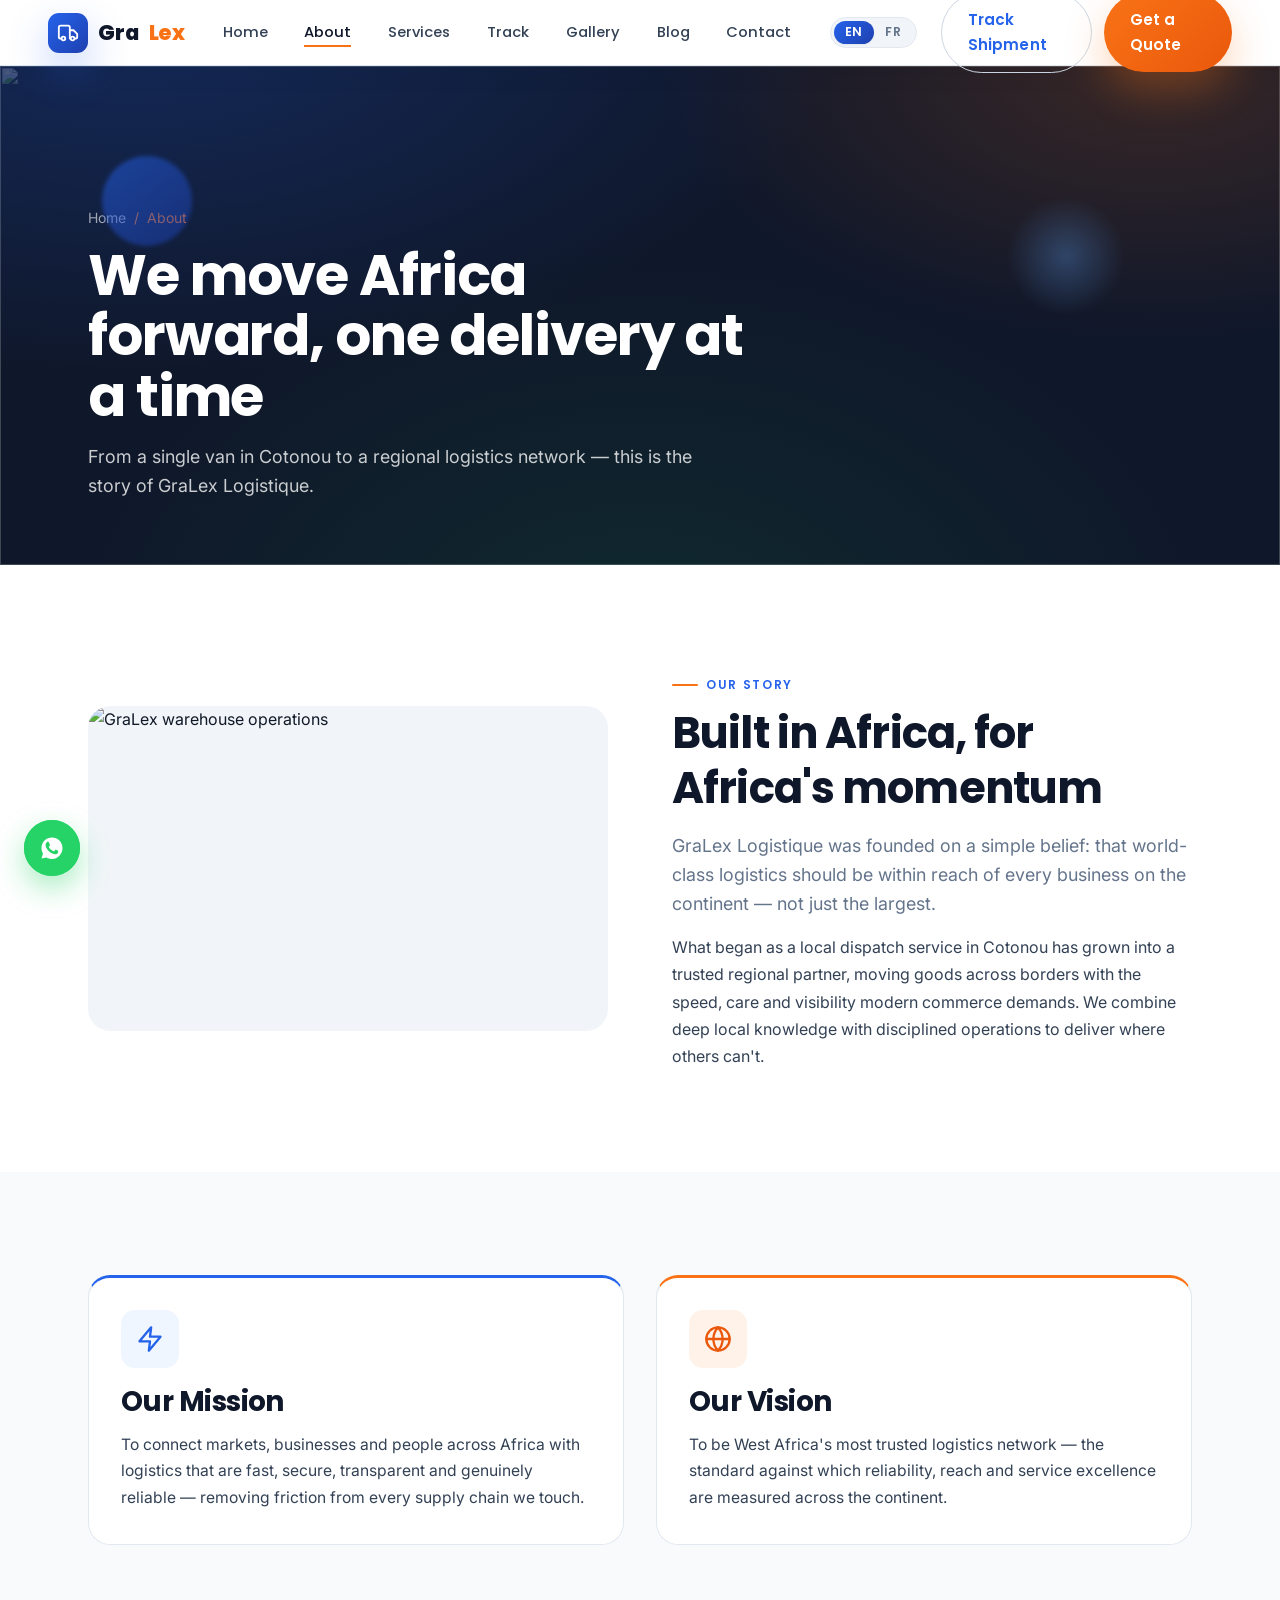
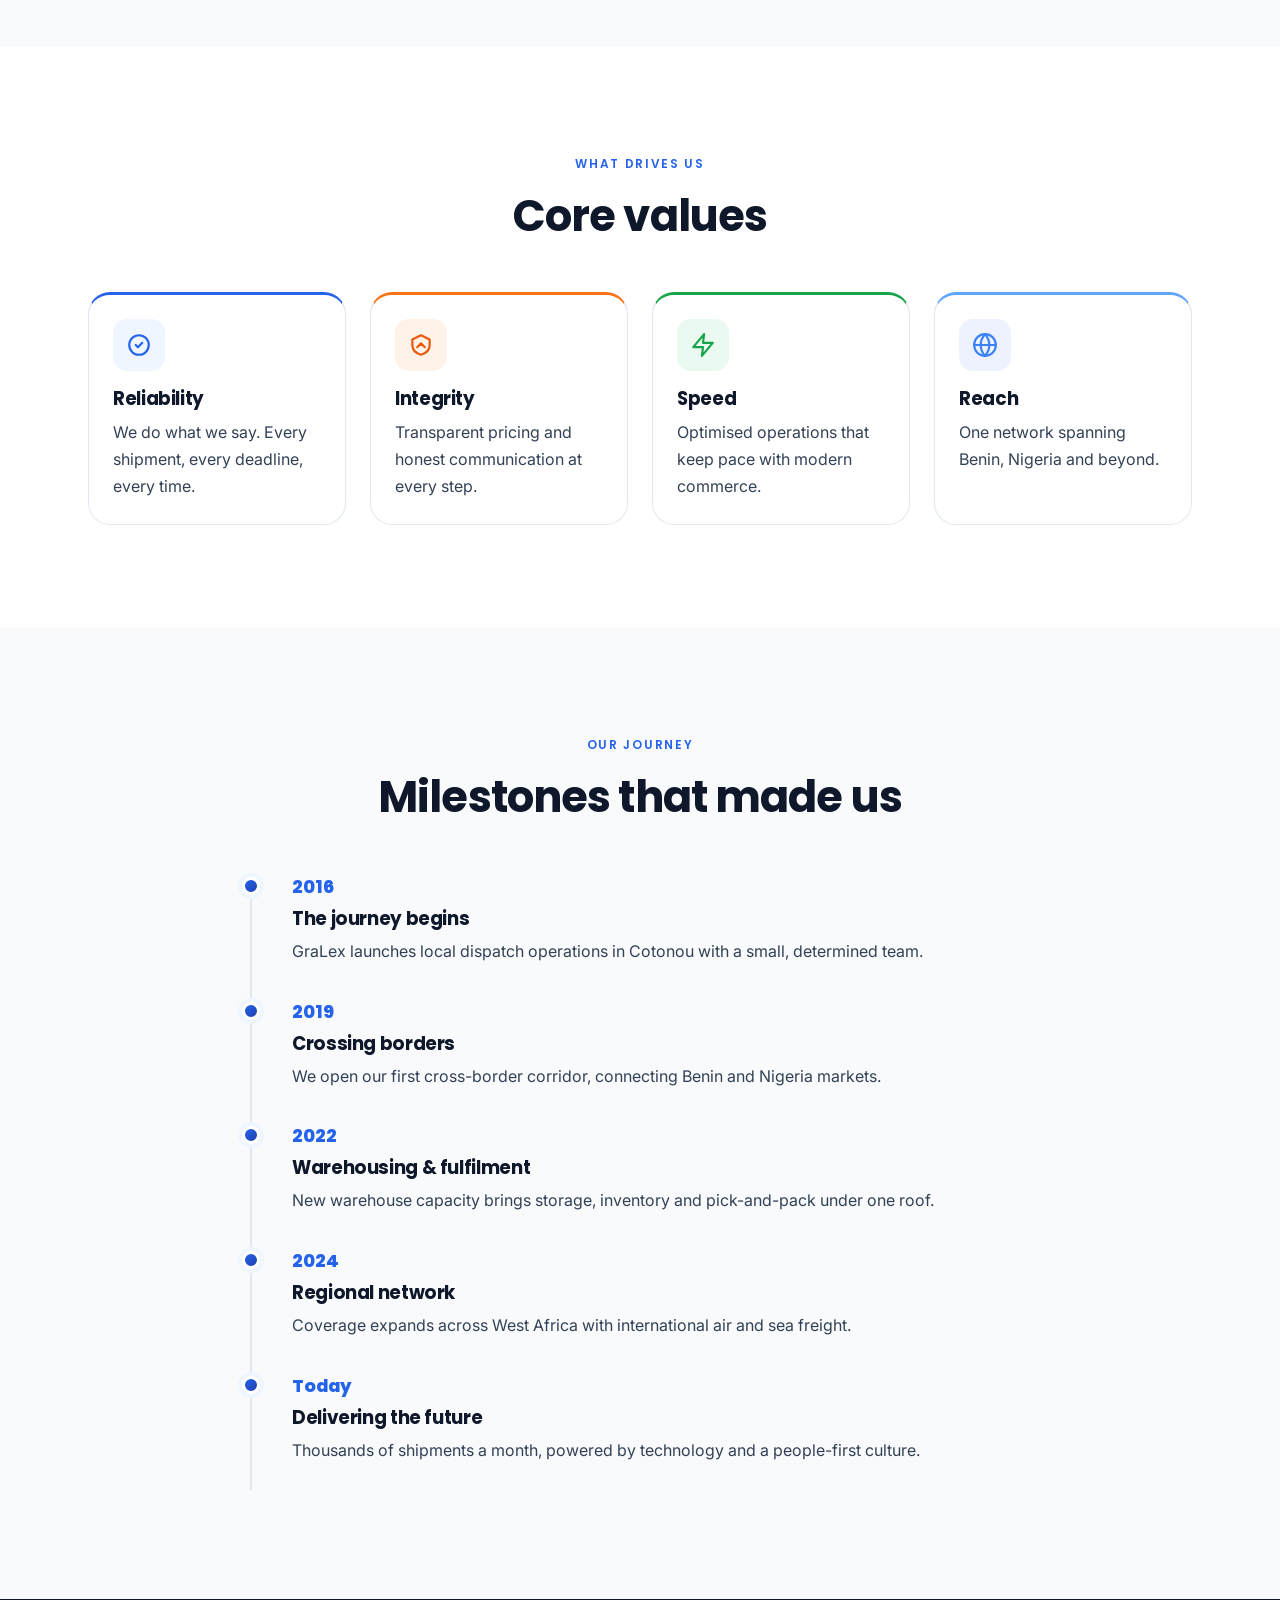
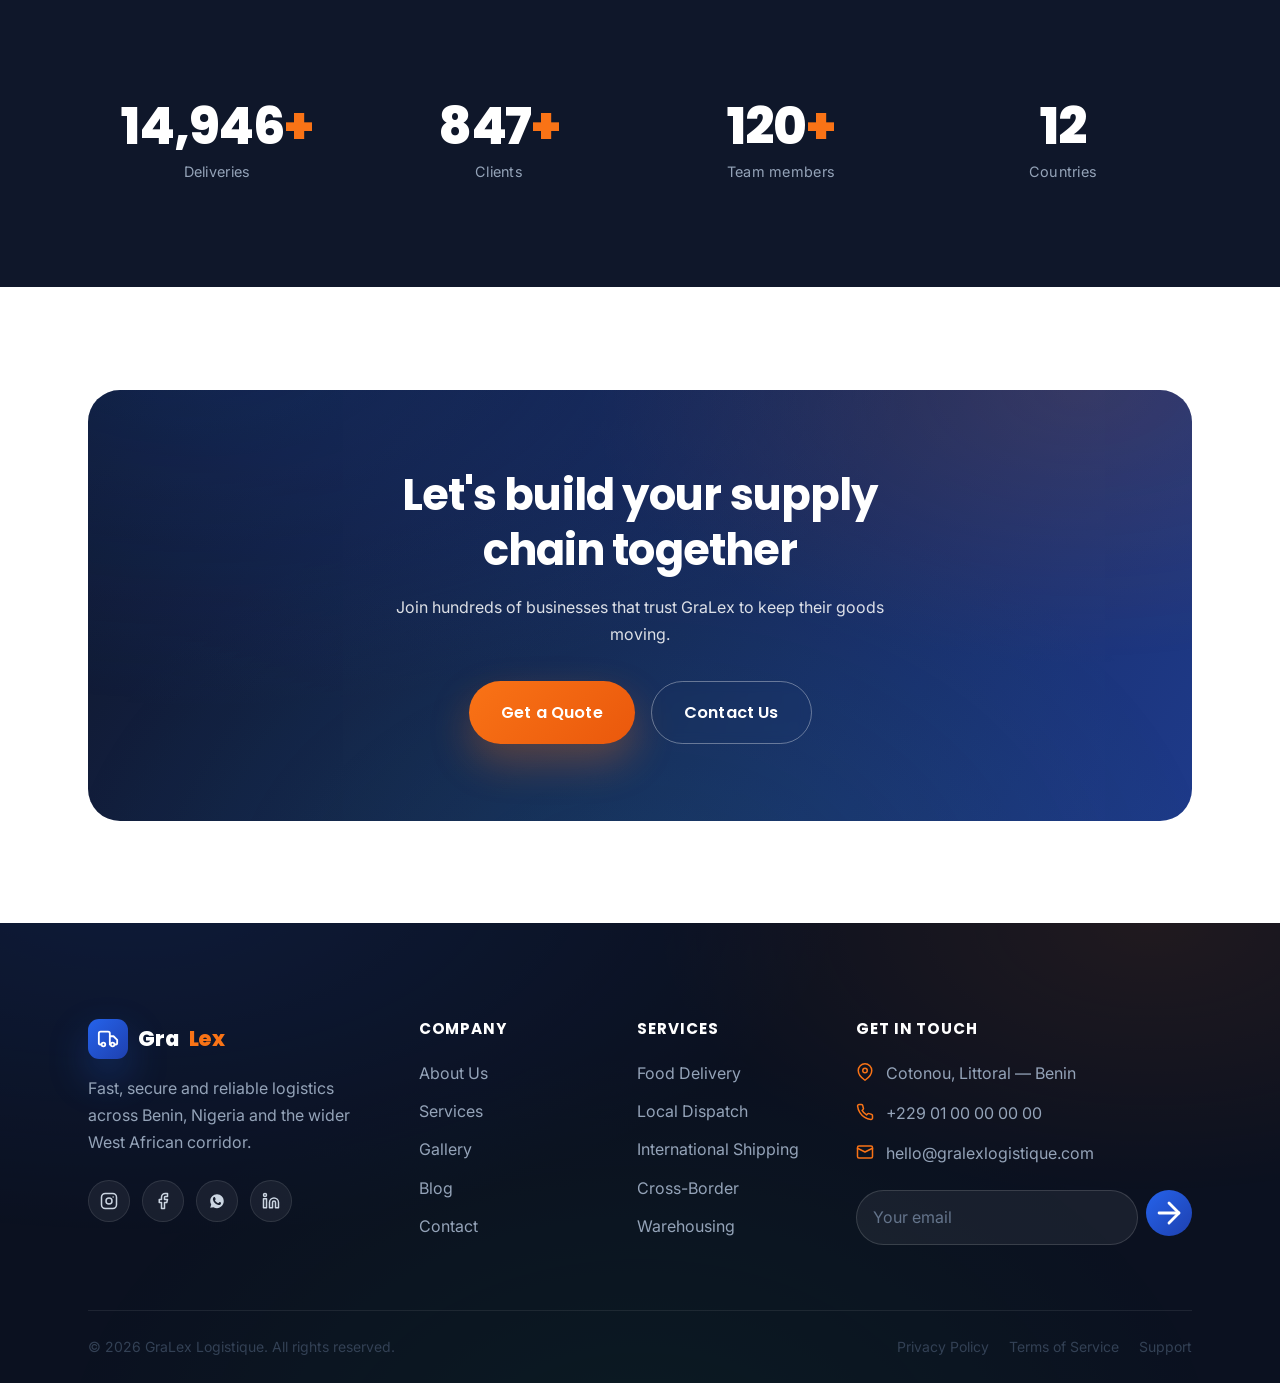
==== commit 2fd03685: "Add English/French language toggle across all pages - New js/i18n.js: 374-entry EN->FR dictionary + " ====
--- a/about.html
+++ b/about.html
@@ -161,6 +161,7 @@
 <a class="wa-float" href="https://wa.me/2290100000000" target="_blank" rel="noopener" aria-label="Chat on WhatsApp"><svg viewBox="0 0 24 24" fill="currentColor"><path d="M17.5 14.4c-.3-.2-1.7-.9-2-1-.3-.1-.5-.1-.6.2-.2.3-.7.9-.9 1.1-.2.2-.3.2-.6.1-1.7-.9-2.9-1.6-4-3.5-.3-.5.3-.5.8-1.6.1-.2 0-.4 0-.5 0-.2-.6-1.5-.9-2-.2-.5-.4-.4-.6-.5h-.5c-.2 0-.5.1-.7.3-.7.8-1 1.7-1 2.8.1 1.3.9 2.5 1 2.7.1.2 1.8 3 4.5 4.1 2.7 1.1 2.7.8 3.2.7.5 0 1.7-.7 1.9-1.3.2-.7.2-1.2.2-1.3-.1-.2-.3-.3-.6-.4M12 21.5c-1.7 0-3.3-.5-4.7-1.3L3 21l1.3-4.2C3.4 15.3 3 13.7 3 12 3 7 7 3 12 3s9 4 9 9-4 9.5-9 9.5"/></svg></a>
 <button class="to-top" aria-label="Back to top"><svg viewBox="0 0 24 24" fill="none" stroke="currentColor" stroke-width="2.5" stroke-linecap="round" stroke-linejoin="round"><path d="m18 15-6-6-6 6"/></svg></button>
 <script src="js/main.js"></script>
+<script src="js/i18n.js"></script>
 <script src="js/animations.js"></script>
 </body>
 </html>
--- a/css/style.css
+++ b/css/style.css
@@ -299,6 +299,51 @@
 .nav__links a[aria-current="page"]::after { transform: scaleX(1); }
 
 .nav__cta { display: flex; align-items: center; gap: var(--sp-3); }
+
+/* Language toggle */
+.lang-toggle {
+  display: inline-flex;
+  padding: 3px;
+  border-radius: var(--r-pill);
+  background: rgba(255,255,255,0.12);
+  border: 1px solid rgba(255,255,255,0.22);
+  backdrop-filter: blur(6px);
+}
+.lang-toggle__btn {
+  padding: 0.35rem 0.7rem;
+  font-family: var(--font-head);
+  font-weight: 600;
+  font-size: 0.78rem;
+  letter-spacing: 0.04em;
+  color: rgba(255,255,255,0.8);
+  border-radius: var(--r-pill);
+  line-height: 1;
+  transition: background var(--t), color var(--t);
+}
+.lang-toggle__btn.active {
+  background: #fff;
+  color: var(--navy-800);
+  box-shadow: var(--sh-xs);
+}
+.nav.scrolled .lang-toggle,
+.nav.solid .lang-toggle {
+  background: var(--gray-100);
+  border-color: var(--gray-200);
+}
+.nav.scrolled .lang-toggle__btn,
+.nav.solid .lang-toggle__btn { color: var(--ink-muted); }
+.nav.scrolled .lang-toggle__btn.active,
+.nav.solid .lang-toggle__btn.active { background: var(--grad-brand); color: #fff; }
+
+/* Mobile variant lives inside the drawer CTA block */
+.lang-toggle--mobile {
+  align-self: center;
+  margin-top: var(--sp-2);
+  background: rgba(255,255,255,0.1);
+  border-color: rgba(255,255,255,0.2);
+}
+.lang-toggle--mobile .lang-toggle__btn { color: rgba(255,255,255,0.85); font-size: 0.9rem; padding: 0.5rem 1.1rem; }
+.lang-toggle--mobile .lang-toggle__btn.active { background: #fff; color: var(--navy-800); }
 
 /* Scrolled state */
 .nav.scrolled {
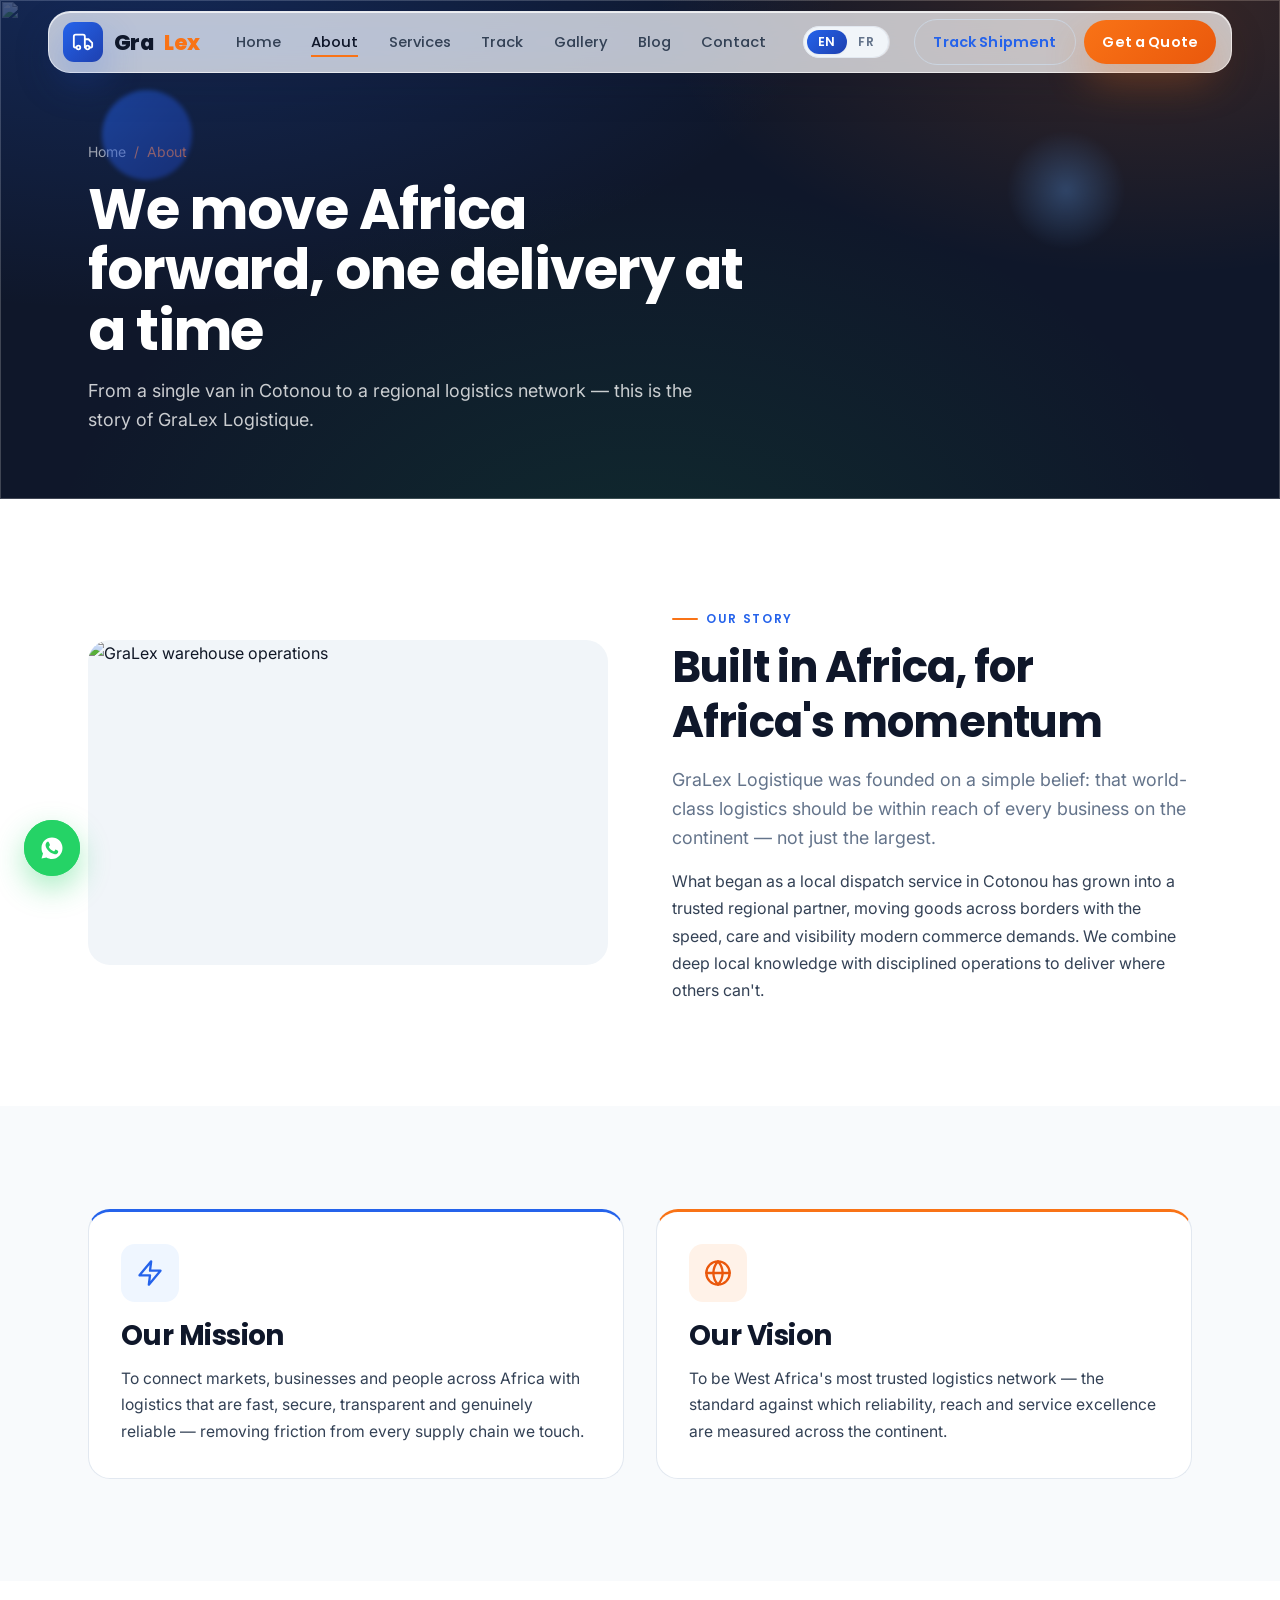
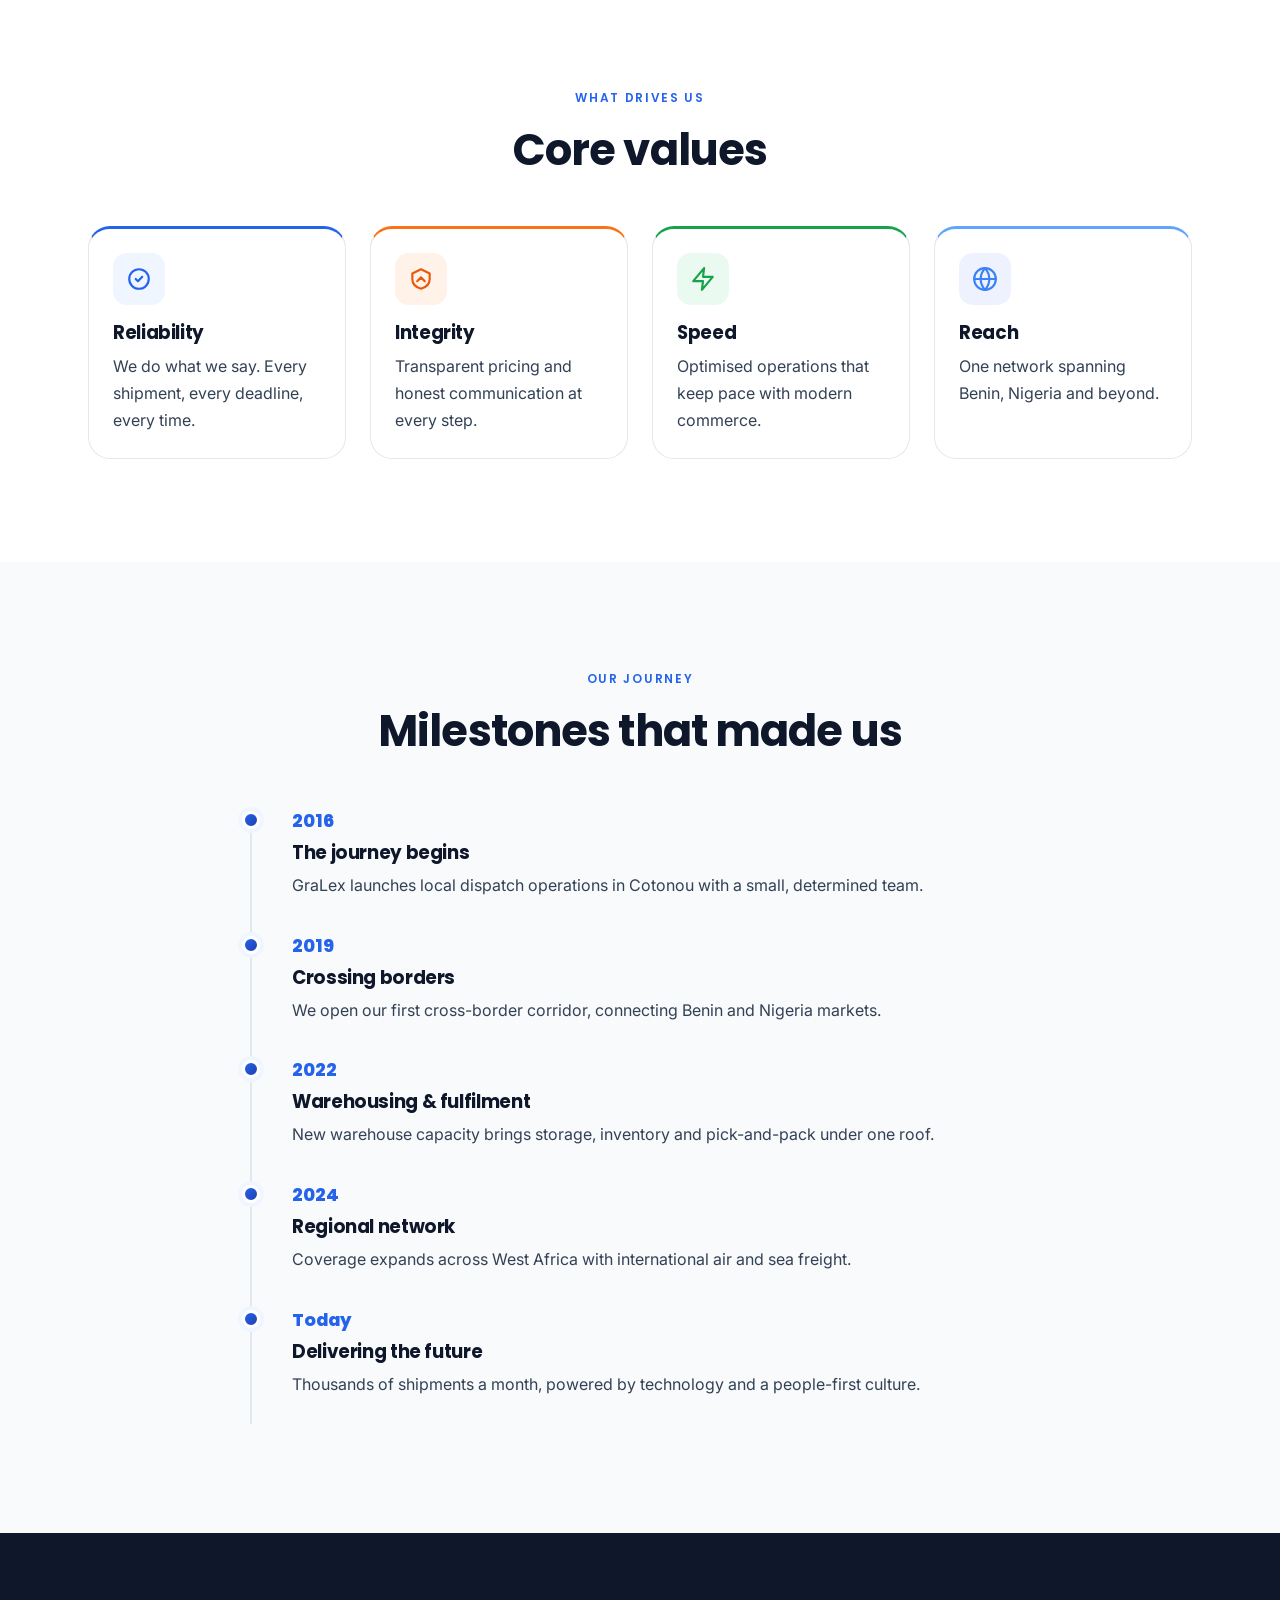
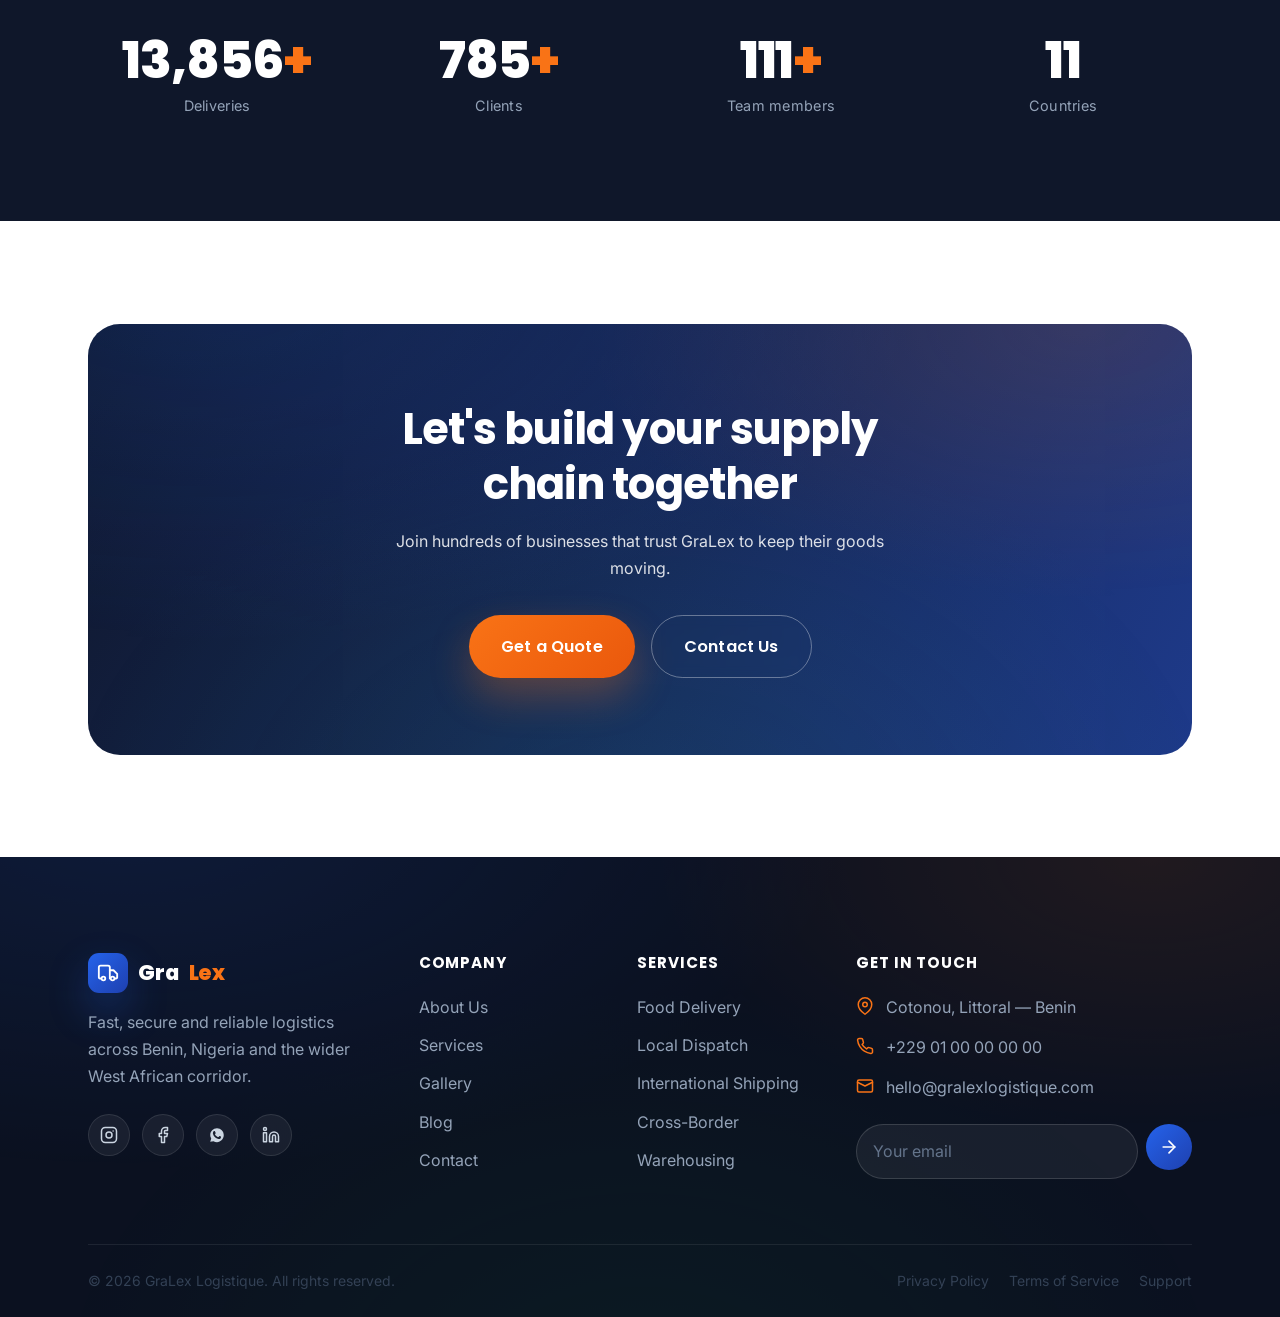
==== commit 6085f6ba: "Add close button to mobile drawer markup Insert the .mobile-menu__close button (already styled and w" ====
--- a/about.html
+++ b/about.html
@@ -42,6 +42,7 @@
   </div>
 </header>
 <div class="mobile-menu" id="mobileMenu">
+  <button class="mobile-menu__close" type="button" aria-label="Close menu"></button>
   <a href="index.html">Home <span>&rarr;</span></a>
   <a href="about.html">About <span>&rarr;</span></a>
   <a href="services.html">Services <span>&rarr;</span></a>
--- a/css/style.css
+++ b/css/style.css
@@ -13,6 +13,7 @@
 html {
   scroll-behavior: smooth;
   -webkit-text-size-adjust: 100%;
+  overflow-x: clip; /* clips horizontal overflow WITHOUT creating a scroll container (keeps position:sticky working) */
 }
 
 body {
@@ -23,11 +24,15 @@
   background: var(--bg);
   -webkit-font-smoothing: antialiased;
   text-rendering: optimizeLegibility;
-  overflow-x: hidden;
 }
 
 img, picture, svg, video { display: block; max-width: 100%; }
 img { height: auto; }
+
+/* Safe default size for inline icon SVGs. Any component rule that targets
+   `.something svg` is more specific and overrides this, so sized icons are
+   unaffected — this only reins in stray icons that lack an explicit size. */
+svg { width: 1.25em; height: 1.25em; flex-shrink: 0; }
 
 a { color: inherit; text-decoration: none; }
 ul, ol { list-style: none; padding: 0; }
@@ -126,6 +131,7 @@
   font-weight: 600;
   font-size: 0.95rem;
   letter-spacing: 0.01em;
+  white-space: nowrap;
   color: var(--btn-fg);
   background: var(--btn-bg);
   border-radius: var(--r-pill);
@@ -229,20 +235,26 @@
   position: fixed;
   top: 0; left: 0; right: 0;
   z-index: var(--z-nav);
-  height: var(--nav-h);
-  display: flex;
-  align-items: center;
-  transition: background var(--t) var(--ease), box-shadow var(--t), height var(--t);
+  display: block;
+  padding: 0 var(--gutter);
+  transition: padding var(--t) var(--ease);
 }
 .nav__inner {
   width: 100%;
   max-width: var(--container-wide);
+  height: var(--nav-h);
   margin-inline: auto;
-  padding-inline: var(--gutter);
+  padding-inline: clamp(0.5rem, 2vw, 1rem);
   display: flex;
   align-items: center;
   justify-content: space-between;
-  gap: var(--sp-5);
+  gap: var(--sp-3);
+  border: 1px solid transparent;
+  border-radius: 0;
+  transition: height var(--t) var(--ease), max-width var(--t) var(--ease),
+    background var(--t) var(--ease), box-shadow var(--t) var(--ease),
+    border-color var(--t) var(--ease), border-radius var(--t) var(--ease),
+    padding var(--t) var(--ease);
 }
 .brand {
   display: inline-flex;
@@ -274,10 +286,11 @@
 }
 .nav__links a {
   position: relative;
-  padding: 0.5rem 0.9rem;
+  padding: 0.5rem 0.7rem;
   font-family: var(--font-head);
   font-weight: 500;
   font-size: 0.92rem;
+  white-space: nowrap;
   color: rgba(255,255,255,0.82);
   border-radius: var(--r-sm);
   transition: color var(--t);
@@ -285,7 +298,7 @@
 .nav__links a::after {
   content: "";
   position: absolute;
-  left: 0.9rem; right: 0.9rem;
+  left: 0.7rem; right: 0.7rem;
   bottom: 0.35rem;
   height: 2px;
   background: var(--accent);
@@ -298,7 +311,8 @@
 .nav__links a:hover::after,
 .nav__links a[aria-current="page"]::after { transform: scaleX(1); }
 
-.nav__cta { display: flex; align-items: center; gap: var(--sp-3); }
+.nav__cta { display: flex; align-items: center; gap: var(--sp-2); flex-shrink: 0; }
+.nav__cta .btn { padding: 0.6rem 1.15rem; font-size: 0.9rem; }
 
 /* Language toggle */
 .lang-toggle {
@@ -345,82 +359,241 @@
 .lang-toggle--mobile .lang-toggle__btn { color: rgba(255,255,255,0.85); font-size: 0.9rem; padding: 0.5rem 1.1rem; }
 .lang-toggle--mobile .lang-toggle__btn.active { background: #fff; color: var(--navy-800); }
 
-/* Scrolled state */
-.nav.scrolled {
-  height: 66px;
-  background: rgba(255,255,255,0.86);
-  backdrop-filter: saturate(180%) blur(14px);
-  box-shadow: 0 6px 24px rgba(15,23,42,0.08);
-  border-bottom: 1px solid var(--gray-200);
+/* Scrolled state — the bar detaches into a floating glass container */
+.nav.scrolled { padding-top: 0.7rem; }
+.nav.scrolled .nav__inner {
+  height: 62px;
+  max-width: 1240px;
+  padding-inline: 0.9rem 0.9rem;
+  background: rgba(255,255,255,0.72);
+  -webkit-backdrop-filter: saturate(180%) blur(18px);
+  backdrop-filter: saturate(180%) blur(18px);
+  border-color: rgba(255,255,255,0.65);
+  border-radius: var(--r-lg);
+  box-shadow: 0 14px 38px rgba(15,23,42,0.14), inset 0 1px 0 rgba(255,255,255,0.75);
 }
 .nav.scrolled .brand { color: var(--navy-800); }
 .nav.scrolled .nav__links a { color: var(--ink-soft); }
 .nav.scrolled .nav__links a:hover,
 .nav.scrolled .nav__links a[aria-current="page"] { color: var(--navy-800); }
 .nav.scrolled .nav__toggle span { background: var(--navy-800); }
-
-/* On light-header pages (interior pages) start scrolled-style immediately */
-.nav.solid { position: sticky; }
-
-/* Hamburger */
+/* Ghost "Track" button is invisible on the light glass bar — give it an ink outline */
+.nav.scrolled .btn-ghost {
+  color: var(--brand-ink);
+  border-color: var(--gray-300);
+  backdrop-filter: none;
+}
+.nav.scrolled .btn-ghost:hover {
+  background: var(--blue-050);
+  border-color: var(--brand);
+}
+
+/* Interior pages render the floating bar immediately (no transparent hero behind it) */
+.nav.solid { position: fixed; }
+
+/* Hamburger — modern glass pill toggle */
 .nav__toggle {
   display: none;
-  flex-direction: column;
-  gap: 5px;
-  width: 44px; height: 44px;
+  position: relative;
+  width: 46px; height: 46px;
   align-items: center;
   justify-content: center;
-  border-radius: var(--r-sm);
-}
+  border-radius: 14px;
+  background: rgba(255, 255, 255, 0.06);
+  border: 1px solid rgba(255, 255, 255, 0.14);
+  -webkit-backdrop-filter: blur(10px);
+  backdrop-filter: blur(10px);
+  cursor: pointer;
+  overflow: hidden;
+  transition: background var(--t) var(--ease), border-color var(--t) var(--ease), transform var(--t) var(--ease);
+}
+.nav__toggle::before {
+  content: "";
+  position: absolute;
+  inset: 0;
+  background: linear-gradient(135deg, var(--blue-500, #2563EB), var(--orange-500, #F97316));
+  opacity: 0;
+  transition: opacity var(--t) var(--ease);
+}
+.nav__toggle:hover {
+  transform: translateY(-1px);
+  border-color: rgba(255, 255, 255, 0.28);
+}
+.nav__toggle:hover::before { opacity: 0.14; }
+.nav__toggle:active { transform: translateY(0) scale(0.96); }
 .nav__toggle span {
-  width: 24px; height: 2px;
+  position: absolute;
+  left: 50%;
+  width: 20px; height: 2px;
+  margin-left: -10px;
   background: #fff;
   border-radius: 2px;
-  transition: transform var(--t) var(--ease), opacity var(--t);
-}
-.nav__toggle.open span:nth-child(1) { transform: translateY(7px) rotate(45deg); }
-.nav__toggle.open span:nth-child(2) { opacity: 0; }
-.nav__toggle.open span:nth-child(3) { transform: translateY(-7px) rotate(-45deg); }
-
-/* Mobile drawer */
+  transition: transform 0.4s cubic-bezier(0.68, -0.4, 0.27, 1.4), width 0.3s var(--ease), opacity 0.25s var(--ease);
+}
+.nav__toggle span:nth-child(1) { transform: translateY(-6px); width: 20px; }
+.nav__toggle span:nth-child(2) { transform: translateY(0); width: 14px; margin-left: -4px; }
+.nav__toggle span:nth-child(3) { transform: translateY(6px); width: 20px; }
+.nav__toggle:hover span:nth-child(2) { width: 20px; margin-left: -10px; }
+.nav__toggle.open { background: rgba(255, 255, 255, 0.06); }
+.nav__toggle.open span:nth-child(1) { transform: translateY(0) rotate(45deg); width: 22px; margin-left: -11px; }
+.nav__toggle.open span:nth-child(2) { opacity: 0; transform: translateX(-12px); }
+.nav__toggle.open span:nth-child(3) { transform: translateY(0) rotate(-45deg); width: 22px; margin-left: -11px; }
+
+/* Mobile drawer — frosted glass panel */
 .mobile-menu {
   position: fixed;
   inset: 0;
   z-index: var(--z-overlay);
-  background: var(--navy-900);
+  background: linear-gradient(160deg, rgba(15, 23, 42, 0.94), rgba(15, 23, 42, 0.88));
+  -webkit-backdrop-filter: blur(22px) saturate(140%);
+  backdrop-filter: blur(22px) saturate(140%);
   display: flex;
   flex-direction: column;
-  padding: calc(var(--nav-h) + 1rem) var(--gutter) var(--sp-6);
+  padding: calc(var(--nav-h) + 1.75rem) var(--gutter) var(--sp-6);
   transform: translateX(100%);
   transition: transform var(--t-slow) var(--ease);
   overflow-y: auto;
+  counter-reset: menu;
+}
+/* Ambient accent glows behind the menu */
+.mobile-menu::before,
+.mobile-menu::after {
+  content: "";
+  position: absolute;
+  width: 60vw; height: 60vw;
+  max-width: 420px; max-height: 420px;
+  border-radius: 50%;
+  filter: blur(90px);
+  opacity: 0.25;
+  pointer-events: none;
+  z-index: -1;
+}
+.mobile-menu::before {
+  top: -12%; right: -18%;
+  background: radial-gradient(circle, var(--blue-500, #3b82f6), transparent 70%);
+}
+.mobile-menu::after {
+  bottom: -12%; left: -18%;
+  background: radial-gradient(circle, var(--orange-500, #f97316), transparent 70%);
 }
 .mobile-menu.open { transform: translateX(0); }
-.mobile-menu a {
-  padding: 1.05rem 0;
+
+/* Close button — top-right of the drawer */
+.mobile-menu__close {
+  position: absolute;
+  top: calc(var(--nav-h) - 2.9rem);
+  right: var(--gutter);
+  width: 44px; height: 44px;
+  display: flex;
+  align-items: center;
+  justify-content: center;
+  border-radius: 50%;
+  background: rgba(255, 255, 255, 0.06);
+  border: 1px solid rgba(255, 255, 255, 0.14);
+  color: #fff;
+  cursor: pointer;
+  z-index: 2;
+  transition: background var(--t) var(--ease), border-color var(--t) var(--ease), transform var(--t) var(--ease);
+}
+.mobile-menu__close::before,
+.mobile-menu__close::after {
+  content: "";
+  position: absolute;
+  width: 18px; height: 2px;
+  background: currentColor;
+  border-radius: 2px;
+}
+.mobile-menu__close::before { transform: rotate(45deg); }
+.mobile-menu__close::after  { transform: rotate(-45deg); }
+.mobile-menu__close:hover {
+  background: rgba(255, 255, 255, 0.12);
+  border-color: rgba(255, 255, 255, 0.3);
+  transform: rotate(90deg);
+}
+
+/* Nav links — numbered index rows */
+.mobile-menu > a {
+  position: relative;
+  counter-increment: menu;
+  padding: 1.05rem 1rem 1.05rem 3.25rem;
+  margin: 0 -1rem;
+  border-radius: var(--r-md, 12px);
   font-family: var(--font-head);
   font-weight: 600;
-  font-size: 1.4rem;
+  font-size: 1.5rem;
+  letter-spacing: -0.01em;
   color: #fff;
   border-bottom: 1px solid rgba(255,255,255,0.08);
   display: flex;
   justify-content: space-between;
   align-items: center;
   opacity: 0;
-  transform: translateX(20px);
-}
-.mobile-menu.open a {
+  transform: translateX(24px);
+  transition: color var(--t) var(--ease), background var(--t) var(--ease), padding-left var(--t) var(--ease);
+}
+/* Auto index number (01, 02, …) */
+.mobile-menu > a::before {
+  content: counter(menu, decimal-leading-zero);
+  position: absolute;
+  left: 1rem;
+  font-family: var(--font-body, inherit);
+  font-size: 0.72rem;
+  font-weight: 700;
+  letter-spacing: 0.08em;
+  color: var(--orange-500, #f97316);
+  opacity: 0.65;
+  transition: opacity var(--t) var(--ease), transform var(--t) var(--ease);
+}
+.mobile-menu > a span {
+  color: var(--orange-500, #f97316);
+  transform: translateX(-6px);
+  opacity: 0;
+  transition: transform var(--t) var(--ease), opacity var(--t) var(--ease);
+}
+/* Hover / active-tap state */
+.mobile-menu > a:hover,
+.mobile-menu > a:focus-visible {
+  background: rgba(255, 255, 255, 0.05);
+  padding-left: 3.75rem;
+}
+.mobile-menu > a:hover::before,
+.mobile-menu > a:focus-visible::before {
+  opacity: 1;
+  transform: translateX(2px);
+}
+.mobile-menu > a:hover span,
+.mobile-menu > a:focus-visible span {
+  transform: translateX(0);
+  opacity: 1;
+}
+
+.mobile-menu.open > a {
   animation: menuItemIn 480ms var(--ease) forwards;
 }
-.mobile-menu.open a:nth-child(1) { animation-delay: 0.08s; }
-.mobile-menu.open a:nth-child(2) { animation-delay: 0.14s; }
-.mobile-menu.open a:nth-child(3) { animation-delay: 0.20s; }
-.mobile-menu.open a:nth-child(4) { animation-delay: 0.26s; }
-.mobile-menu.open a:nth-child(5) { animation-delay: 0.32s; }
-.mobile-menu.open a:nth-child(6) { animation-delay: 0.38s; }
-.mobile-menu.open a:nth-child(7) { animation-delay: 0.44s; }
-.mobile-menu.open a:nth-child(8) { animation-delay: 0.50s; }
-.mobile-menu__cta { margin-top: var(--sp-6); display: grid; gap: var(--sp-3); }
+.mobile-menu.open > a:nth-of-type(1) { animation-delay: 0.08s; }
+.mobile-menu.open > a:nth-of-type(2) { animation-delay: 0.14s; }
+.mobile-menu.open > a:nth-of-type(3) { animation-delay: 0.20s; }
+.mobile-menu.open > a:nth-of-type(4) { animation-delay: 0.26s; }
+.mobile-menu.open > a:nth-of-type(5) { animation-delay: 0.32s; }
+.mobile-menu.open > a:nth-of-type(6) { animation-delay: 0.38s; }
+.mobile-menu.open > a:nth-of-type(7) { animation-delay: 0.44s; }
+
+.mobile-menu__cta {
+  margin-top: auto;
+  padding-top: var(--sp-6);
+  display: grid;
+  gap: var(--sp-3);
+  justify-items: stretch;
+  opacity: 0;
+  transform: translateY(16px);
+}
+.mobile-menu__cta .btn {
+  width: 100%;
+  margin: 0;
+}
+.mobile-menu.open .mobile-menu__cta {
+  animation: menuItemIn 520ms var(--ease) 0.5s forwards;
+}
 
 .body-lock { overflow: hidden; }
 
@@ -769,11 +942,14 @@
 
 .hero__inner {
   display: grid;
-  grid-template-columns: 1.1fr 0.9fr;
+  /* minmax(0,…) prevents grid blow-out: the glass card's input can no longer
+     force a track wider than the viewport. */
+  grid-template-columns: minmax(0, 1.1fr) minmax(0, 0.9fr);
   align-items: center;
   gap: var(--sp-8);
   width: 100%;
 }
+.hero__content, .hero__panel { min-width: 0; }
 .hero__content { max-width: 640px; }
 .hero .eyebrow { color: #fff; }
 .hero .eyebrow::before { background: var(--accent); }
--- a/css/responsive.css
+++ b/css/responsive.css
@@ -30,21 +30,27 @@
   .quote-aside { position: static; grid-template-columns: 1fr 1fr; display: grid; }
 }
 
+/* ---- Nav collapses to hamburger (<=1180) ------------------------------- */
+/* Collapses well before the layout breaks so the full nav (brand + 7 links +
+   two CTA buttons, longer still in French) never crowds, wraps, or overflows
+   the bar — which pushed "Get a Quote" past the navbar's right edge. */
+@media (max-width: 1180px) {
+  .nav__links, .nav__cta { display: none; }
+  .nav__toggle { display: flex; }
+}
+
 /* ---- Small laptop / large tablet (<=992) ------------------------------- */
 @media (max-width: 992px) {
   .hero__inner { grid-template-columns: 1fr; }
-  .hero__panel { max-width: 460px; }
+  .hero__panel { max-width: 460px; width: 100%; }
   .hero__content { max-width: 100%; }
+  .hero__track-row input { min-width: 0; }
   .contact-grid { grid-template-columns: 1fr; }
   .masonry { columns: 2; }
 }
 
 /* ---- Tablet (<=900) ---------------------------------------------------- */
 @media (max-width: 900px) {
-  /* Nav collapses to hamburger */
-  .nav__links, .nav__cta { display: none; }
-  .nav__toggle { display: flex; }
-
   .cols-3 { grid-template-columns: repeat(2, 1fr); }
   .stats { grid-template-columns: repeat(2, 1fr); gap: var(--sp-6); }
 
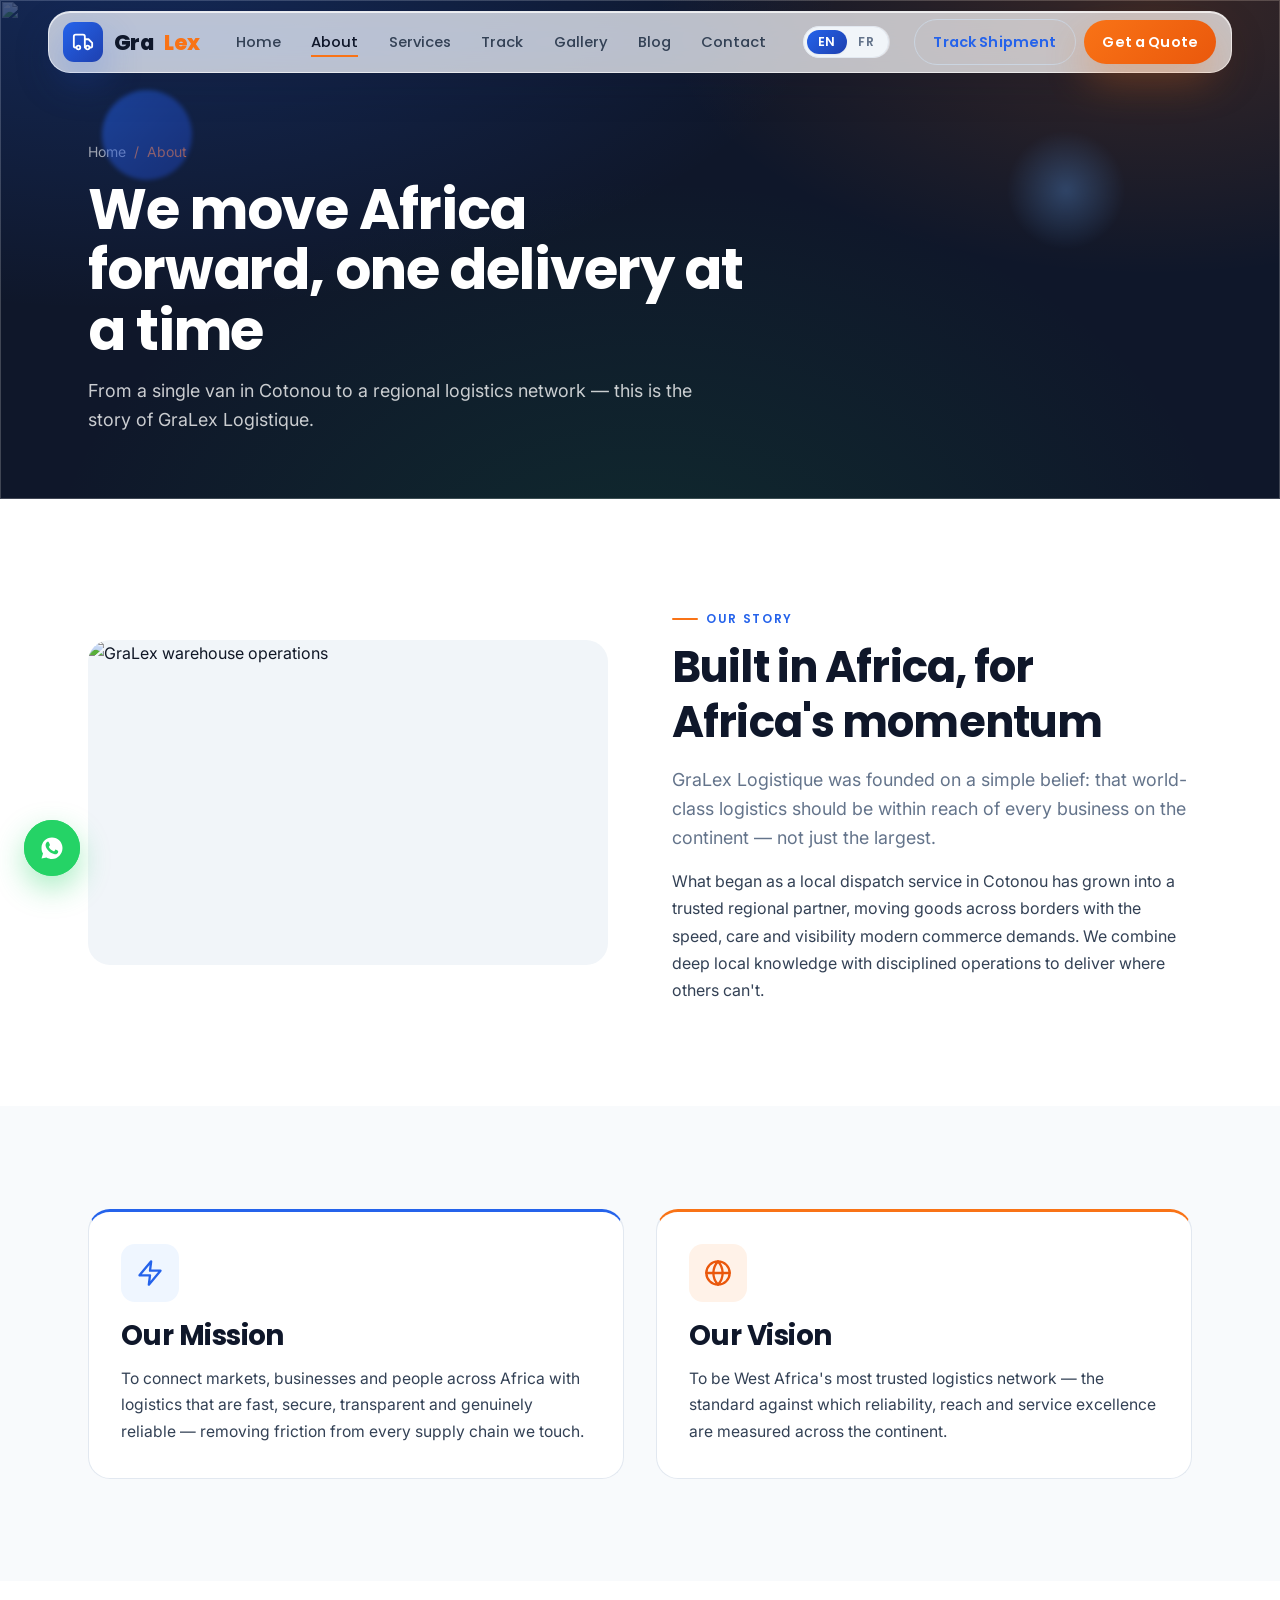
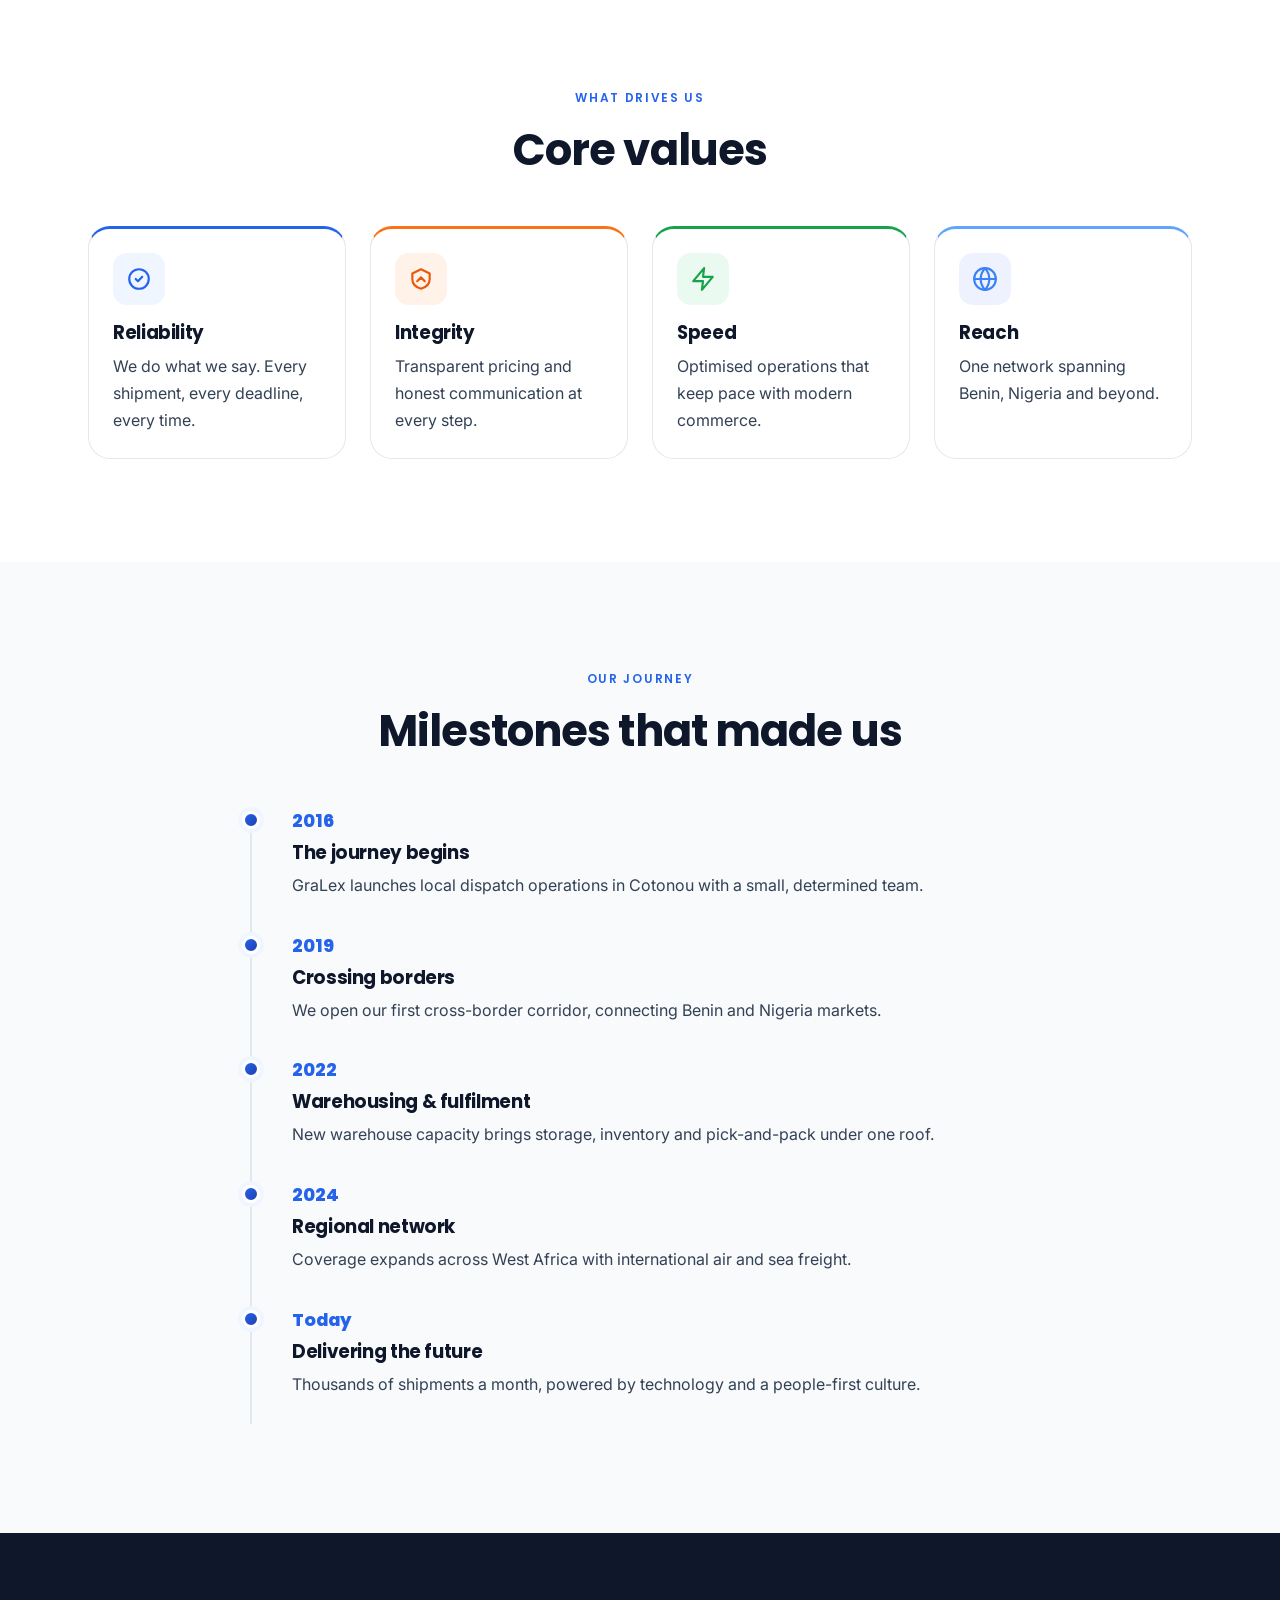
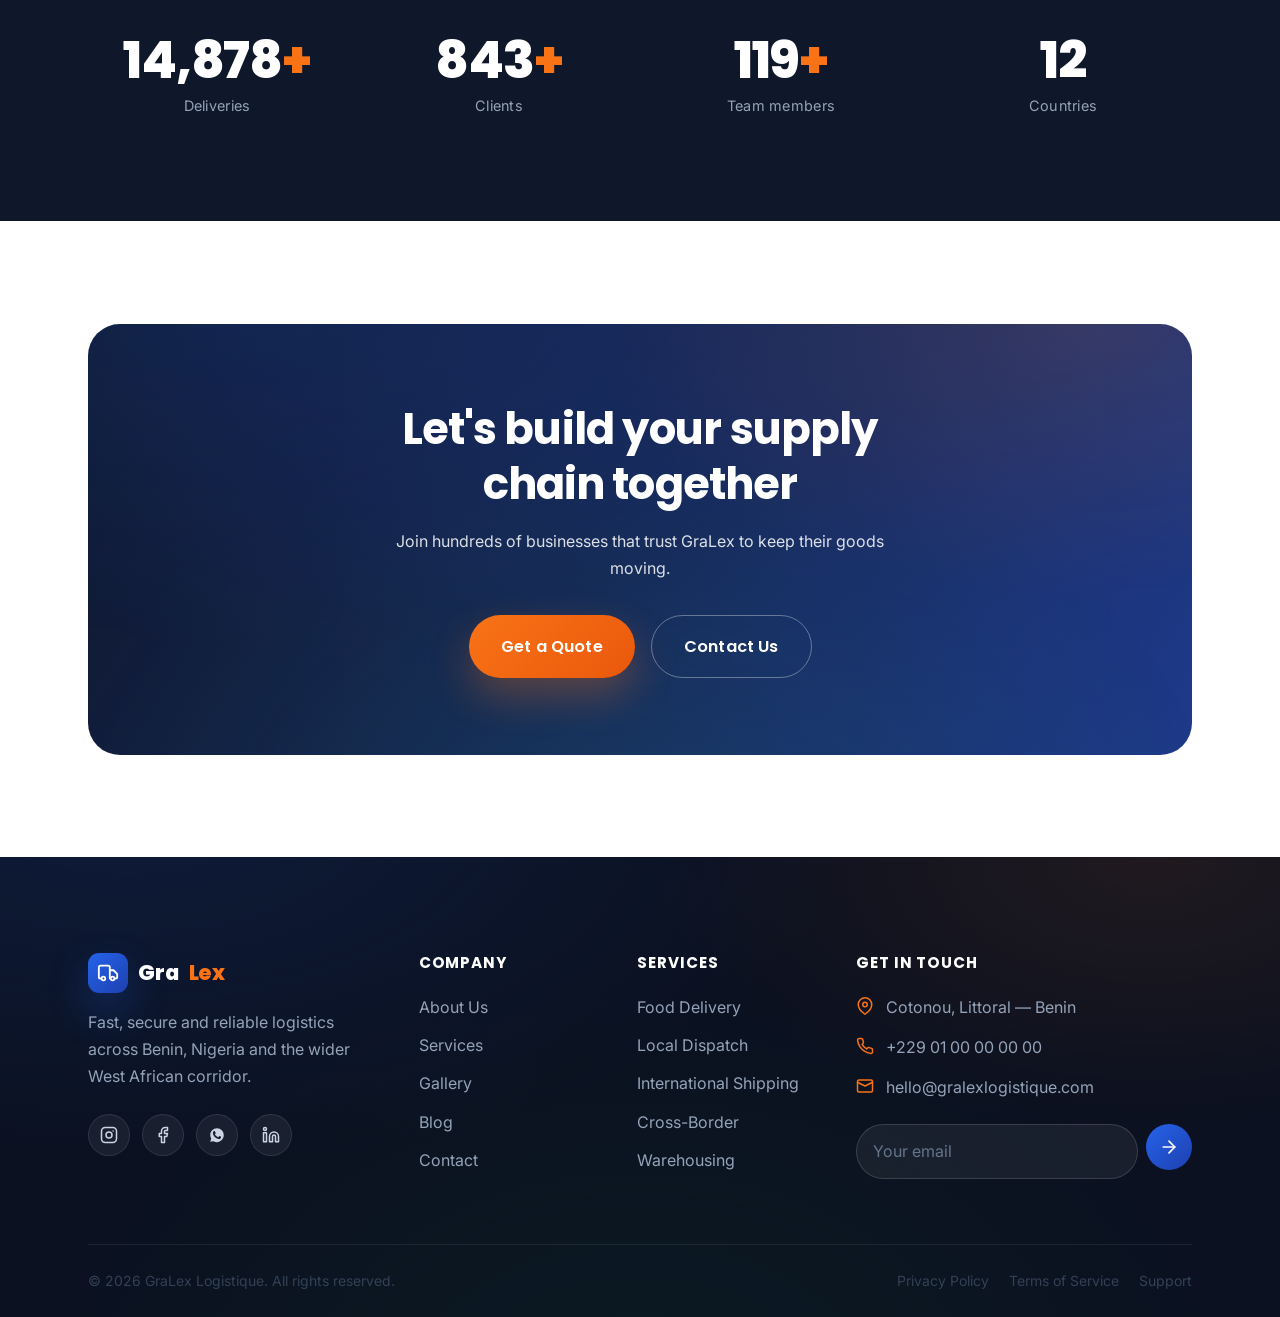
==== commit a2fcb59a: "Redesign mobile drawer as right-side glass panel with scrim Replace the full-screen sheet with a par" ====
--- a/about.html
+++ b/about.html
@@ -41,19 +41,27 @@
     <button class="nav__toggle" aria-label="Open menu" aria-expanded="false" aria-controls="mobileMenu"><span></span><span></span><span></span></button>
   </div>
 </header>
-<div class="mobile-menu" id="mobileMenu">
-  <button class="mobile-menu__close" type="button" aria-label="Close menu"></button>
-  <a href="index.html">Home <span>&rarr;</span></a>
-  <a href="about.html">About <span>&rarr;</span></a>
-  <a href="services.html">Services <span>&rarr;</span></a>
-  <a href="tracking.html">Track <span>&rarr;</span></a>
-  <a href="gallery.html">Gallery <span>&rarr;</span></a>
-  <a href="blog.html">Blog <span>&rarr;</span></a>
-  <a href="contact.html">Contact <span>&rarr;</span></a>
-  <div class="mobile-menu__cta">
-    <a href="quote.html" class="btn btn-accent btn-block">Get a Quote</a>
-    <a href="tracking.html" class="btn btn-ghost btn-block">Track Shipment</a>
-  </div>
+<div class="mobile-menu" id="mobileMenu" role="dialog" aria-modal="true" aria-label="Menu">
+  <div class="mobile-menu__scrim" data-menu-close aria-hidden="true"></div>
+  <aside class="mobile-menu__panel">
+    <div class="mobile-menu__top">
+      <span class="mobile-menu__eyebrow">Navigation</span>
+      <button class="mobile-menu__close" type="button" aria-label="Close menu" data-menu-close></button>
+    </div>
+    <nav class="mobile-menu__links">
+      <a href="index.html">Home <span>&rarr;</span></a>
+      <a href="about.html">About <span>&rarr;</span></a>
+      <a href="services.html">Services <span>&rarr;</span></a>
+      <a href="tracking.html">Track <span>&rarr;</span></a>
+      <a href="gallery.html">Gallery <span>&rarr;</span></a>
+      <a href="blog.html">Blog <span>&rarr;</span></a>
+      <a href="contact.html">Contact <span>&rarr;</span></a>
+    </nav>
+    <div class="mobile-menu__cta">
+      <a href="quote.html" class="btn btn-accent btn-block">Get a Quote</a>
+      <a href="tracking.html" class="btn btn-ghost btn-block">Track Shipment</a>
+    </div>
+  </aside>
 </div>
 <section class="pagehero">
   <div class="pagehero__img"><img src="https://images.unsplash.com/photo-1521791136064-7986c2920216?auto=format&fit=crop&w=1600&q=80" alt="" data-label="GraLex Logistique" /></div>
--- a/css/style.css
+++ b/css/style.css
@@ -439,67 +439,112 @@
 .nav__toggle.open span:nth-child(2) { opacity: 0; transform: translateX(-12px); }
 .nav__toggle.open span:nth-child(3) { transform: translateY(0) rotate(-45deg); width: 22px; margin-left: -11px; }
 
-/* Mobile drawer — frosted glass panel */
+/* ===== Mobile drawer — right-side glass panel + scrim ================== */
 .mobile-menu {
   position: fixed;
   inset: 0;
   z-index: var(--z-overlay);
-  background: linear-gradient(160deg, rgba(15, 23, 42, 0.94), rgba(15, 23, 42, 0.88));
-  -webkit-backdrop-filter: blur(22px) saturate(140%);
-  backdrop-filter: blur(22px) saturate(140%);
+  display: flex;
+  justify-content: flex-end;
+  visibility: hidden;
+  pointer-events: none;
+}
+.mobile-menu.open {
+  visibility: visible;
+  pointer-events: auto;
+}
+
+/* Tap-to-close backdrop */
+.mobile-menu__scrim {
+  position: absolute;
+  inset: 0;
+  background: rgba(6, 10, 22, 0.55);
+  -webkit-backdrop-filter: blur(5px);
+  backdrop-filter: blur(5px);
+  opacity: 0;
+  transition: opacity var(--t) var(--ease);
+}
+.mobile-menu.open .mobile-menu__scrim { opacity: 1; }
+
+/* The sliding panel */
+.mobile-menu__panel {
+  position: relative;
+  width: min(87vw, 366px);
+  height: 100%;
+  margin-left: auto;
   display: flex;
   flex-direction: column;
-  padding: calc(var(--nav-h) + 1.75rem) var(--gutter) var(--sp-6);
+  padding: max(1.25rem, env(safe-area-inset-top)) 1.5rem
+           calc(1.5rem + env(safe-area-inset-bottom));
+  background: linear-gradient(168deg, rgba(18, 27, 49, 0.92), rgba(10, 16, 32, 0.94));
+  -webkit-backdrop-filter: blur(26px) saturate(150%);
+  backdrop-filter: blur(26px) saturate(150%);
+  border-left: 1px solid rgba(255, 255, 255, 0.09);
+  border-top-left-radius: var(--r-lg);
+  border-bottom-left-radius: var(--r-lg);
+  box-shadow: -40px 0 90px -24px rgba(0, 0, 0, 0.65);
+  overflow-y: auto;
+  overflow-x: hidden;
+  overscroll-behavior: contain;
+  -webkit-overflow-scrolling: touch;
+  touch-action: pan-y;
   transform: translateX(100%);
   transition: transform var(--t-slow) var(--ease);
-  overflow-y: auto;
   counter-reset: menu;
 }
-/* Ambient accent glows behind the menu */
-.mobile-menu::before,
-.mobile-menu::after {
+.mobile-menu.open .mobile-menu__panel { transform: translateX(0); }
+
+/* Ambient accent glow at the panel head */
+.mobile-menu__panel::before {
   content: "";
   position: absolute;
-  width: 60vw; height: 60vw;
-  max-width: 420px; max-height: 420px;
+  top: -16%; right: -30%;
+  width: 300px; height: 300px;
   border-radius: 50%;
-  filter: blur(90px);
-  opacity: 0.25;
+  background: radial-gradient(circle, rgba(59, 130, 246, 0.4), transparent 70%);
+  filter: blur(60px);
+  opacity: 0.9;
   pointer-events: none;
-  z-index: -1;
-}
-.mobile-menu::before {
-  top: -12%; right: -18%;
-  background: radial-gradient(circle, var(--blue-500, #3b82f6), transparent 70%);
-}
-.mobile-menu::after {
-  bottom: -12%; left: -18%;
-  background: radial-gradient(circle, var(--orange-500, #f97316), transparent 70%);
-}
-.mobile-menu.open { transform: translateX(0); }
-
-/* Close button — top-right of the drawer */
+}
+
+/* Header row — eyebrow + close */
+.mobile-menu__top {
+  position: relative;
+  display: flex;
+  align-items: center;
+  justify-content: space-between;
+  padding-bottom: 1.1rem;
+  border-bottom: 1px solid rgba(255, 255, 255, 0.08);
+}
+.mobile-menu__eyebrow {
+  font-family: var(--font-body);
+  font-size: 0.68rem;
+  font-weight: 700;
+  letter-spacing: 0.24em;
+  text-transform: uppercase;
+  color: var(--orange-500, #f97316);
+}
+
+/* Close button */
 .mobile-menu__close {
-  position: absolute;
-  top: calc(var(--nav-h) - 2.9rem);
-  right: var(--gutter);
-  width: 44px; height: 44px;
+  position: relative;
+  flex: none;
+  width: 42px; height: 42px;
   display: flex;
   align-items: center;
   justify-content: center;
-  border-radius: 50%;
+  border-radius: 12px;
   background: rgba(255, 255, 255, 0.06);
   border: 1px solid rgba(255, 255, 255, 0.14);
   color: #fff;
   cursor: pointer;
-  z-index: 2;
   transition: background var(--t) var(--ease), border-color var(--t) var(--ease), transform var(--t) var(--ease);
 }
 .mobile-menu__close::before,
 .mobile-menu__close::after {
   content: "";
   position: absolute;
-  width: 18px; height: 2px;
+  width: 17px; height: 2px;
   background: currentColor;
   border-radius: 2px;
 }
@@ -512,18 +557,23 @@
 }
 
 /* Nav links — numbered index rows */
-.mobile-menu > a {
+.mobile-menu__links {
+  position: relative;
+  display: flex;
+  flex-direction: column;
+  padding: 0.85rem 0;
+}
+.mobile-menu__links > a {
   position: relative;
   counter-increment: menu;
-  padding: 1.05rem 1rem 1.05rem 3.25rem;
-  margin: 0 -1rem;
+  padding: 0.95rem 0.5rem 0.95rem 3rem;
   border-radius: var(--r-md, 12px);
   font-family: var(--font-head);
   font-weight: 600;
-  font-size: 1.5rem;
+  font-size: 1.3rem;
   letter-spacing: -0.01em;
   color: #fff;
-  border-bottom: 1px solid rgba(255,255,255,0.08);
+  border-bottom: 1px solid rgba(255, 255, 255, 0.06);
   display: flex;
   justify-content: space-between;
   align-items: center;
@@ -532,55 +582,55 @@
   transition: color var(--t) var(--ease), background var(--t) var(--ease), padding-left var(--t) var(--ease);
 }
 /* Auto index number (01, 02, …) */
-.mobile-menu > a::before {
+.mobile-menu__links > a::before {
   content: counter(menu, decimal-leading-zero);
   position: absolute;
-  left: 1rem;
+  left: 0.5rem;
   font-family: var(--font-body, inherit);
   font-size: 0.72rem;
   font-weight: 700;
   letter-spacing: 0.08em;
   color: var(--orange-500, #f97316);
-  opacity: 0.65;
+  opacity: 0.6;
   transition: opacity var(--t) var(--ease), transform var(--t) var(--ease);
 }
-.mobile-menu > a span {
+.mobile-menu__links > a span {
   color: var(--orange-500, #f97316);
   transform: translateX(-6px);
   opacity: 0;
   transition: transform var(--t) var(--ease), opacity var(--t) var(--ease);
 }
-/* Hover / active-tap state */
-.mobile-menu > a:hover,
-.mobile-menu > a:focus-visible {
+.mobile-menu__links > a:hover,
+.mobile-menu__links > a:focus-visible {
   background: rgba(255, 255, 255, 0.05);
-  padding-left: 3.75rem;
-}
-.mobile-menu > a:hover::before,
-.mobile-menu > a:focus-visible::before {
+  padding-left: 3.4rem;
+}
+.mobile-menu__links > a:hover::before,
+.mobile-menu__links > a:focus-visible::before {
   opacity: 1;
   transform: translateX(2px);
 }
-.mobile-menu > a:hover span,
-.mobile-menu > a:focus-visible span {
+.mobile-menu__links > a:hover span,
+.mobile-menu__links > a:focus-visible span {
   transform: translateX(0);
   opacity: 1;
 }
 
-.mobile-menu.open > a {
+.mobile-menu.open .mobile-menu__links > a {
   animation: menuItemIn 480ms var(--ease) forwards;
 }
-.mobile-menu.open > a:nth-of-type(1) { animation-delay: 0.08s; }
-.mobile-menu.open > a:nth-of-type(2) { animation-delay: 0.14s; }
-.mobile-menu.open > a:nth-of-type(3) { animation-delay: 0.20s; }
-.mobile-menu.open > a:nth-of-type(4) { animation-delay: 0.26s; }
-.mobile-menu.open > a:nth-of-type(5) { animation-delay: 0.32s; }
-.mobile-menu.open > a:nth-of-type(6) { animation-delay: 0.38s; }
-.mobile-menu.open > a:nth-of-type(7) { animation-delay: 0.44s; }
+.mobile-menu.open .mobile-menu__links > a:nth-of-type(1) { animation-delay: 0.10s; }
+.mobile-menu.open .mobile-menu__links > a:nth-of-type(2) { animation-delay: 0.16s; }
+.mobile-menu.open .mobile-menu__links > a:nth-of-type(3) { animation-delay: 0.22s; }
+.mobile-menu.open .mobile-menu__links > a:nth-of-type(4) { animation-delay: 0.28s; }
+.mobile-menu.open .mobile-menu__links > a:nth-of-type(5) { animation-delay: 0.34s; }
+.mobile-menu.open .mobile-menu__links > a:nth-of-type(6) { animation-delay: 0.40s; }
+.mobile-menu.open .mobile-menu__links > a:nth-of-type(7) { animation-delay: 0.46s; }
 
 .mobile-menu__cta {
+  position: relative;
   margin-top: auto;
-  padding-top: var(--sp-6);
+  padding-top: 1.5rem;
   display: grid;
   gap: var(--sp-3);
   justify-items: stretch;
@@ -592,10 +642,17 @@
   margin: 0;
 }
 .mobile-menu.open .mobile-menu__cta {
-  animation: menuItemIn 520ms var(--ease) 0.5s forwards;
-}
-
-.body-lock { overflow: hidden; }
+  animation: menuItemIn 520ms var(--ease) 0.52s forwards;
+}
+
+/* Scroll lock (position:fixed applied via JS to hold the offset) */
+.body-lock {
+  position: fixed;
+  left: 0;
+  right: 0;
+  width: 100%;
+  overflow: hidden;
+}
 
 /* ---- Cards ------------------------------------------------------------- */
 .card {
--- a/css/responsive.css
+++ b/css/responsive.css
@@ -134,8 +134,8 @@
 @media (max-height: 520px) and (orientation: landscape) {
   .hero { min-height: auto; padding-block: calc(var(--nav-h) + 1.5rem) 2.5rem; }
   .scroll-cue { display: none; }
-  .mobile-menu { padding-top: calc(var(--nav-h) + 0.5rem); }
-  .mobile-menu a { font-size: 1.1rem; padding: 0.7rem 0; }
+  .mobile-menu__links > a { font-size: 1.1rem; padding-top: 0.6rem; padding-bottom: 0.6rem; }
+  .mobile-menu__cta { padding-top: 1rem; }
 }
 
 /* ---- Coarse pointer (touch): larger tap targets, no hover tilt --------- */
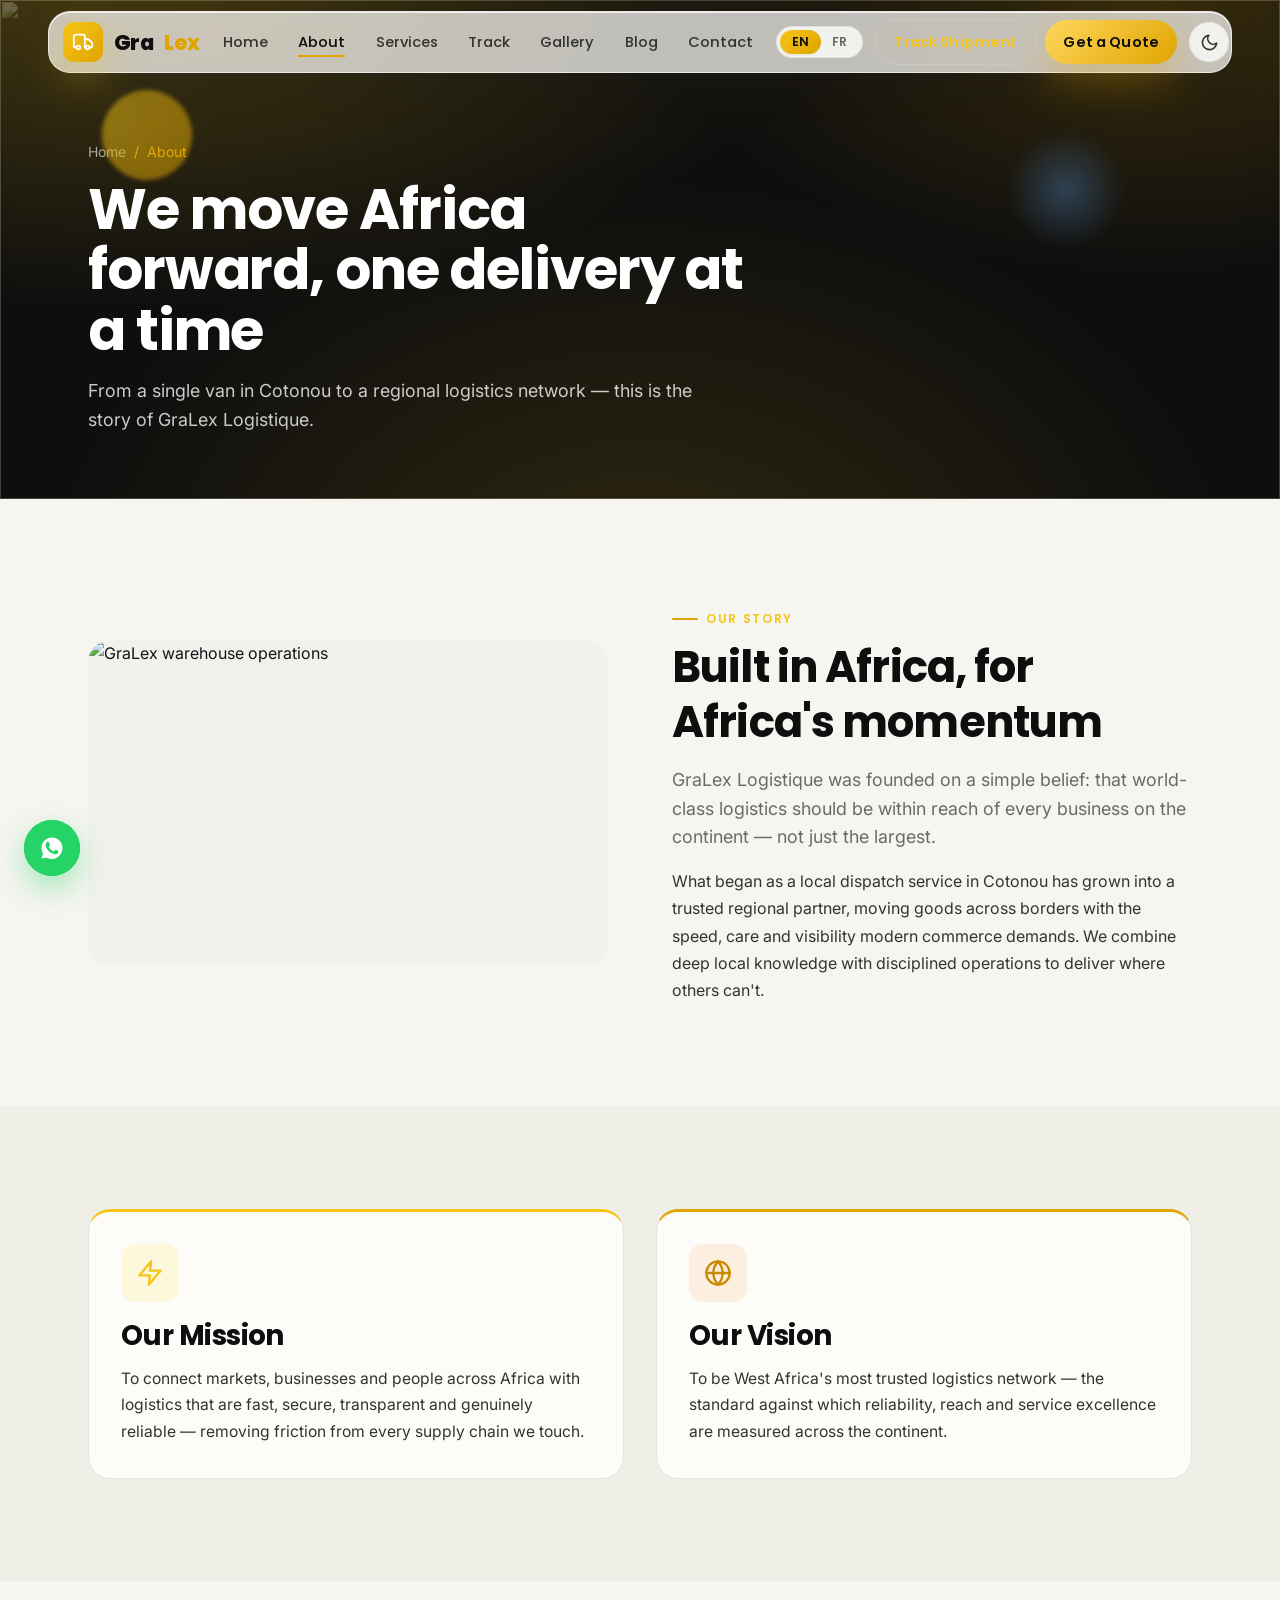
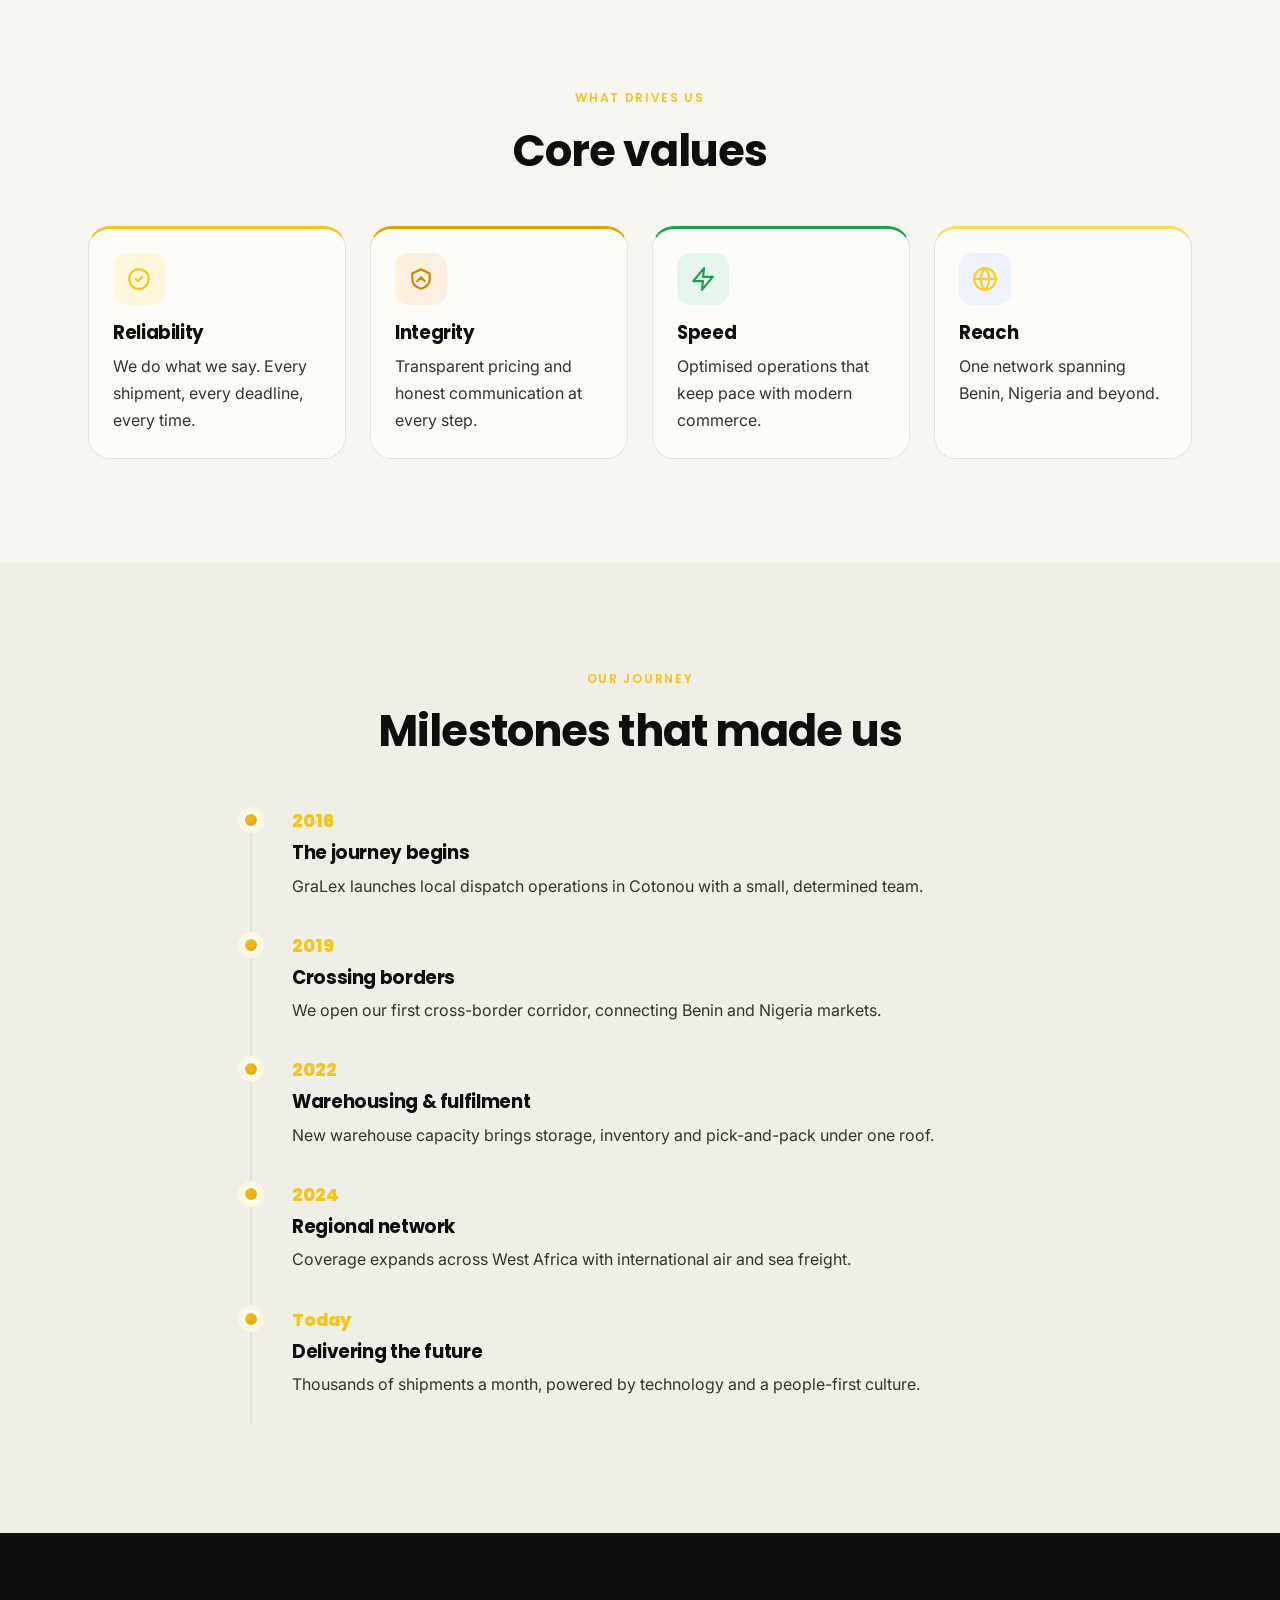
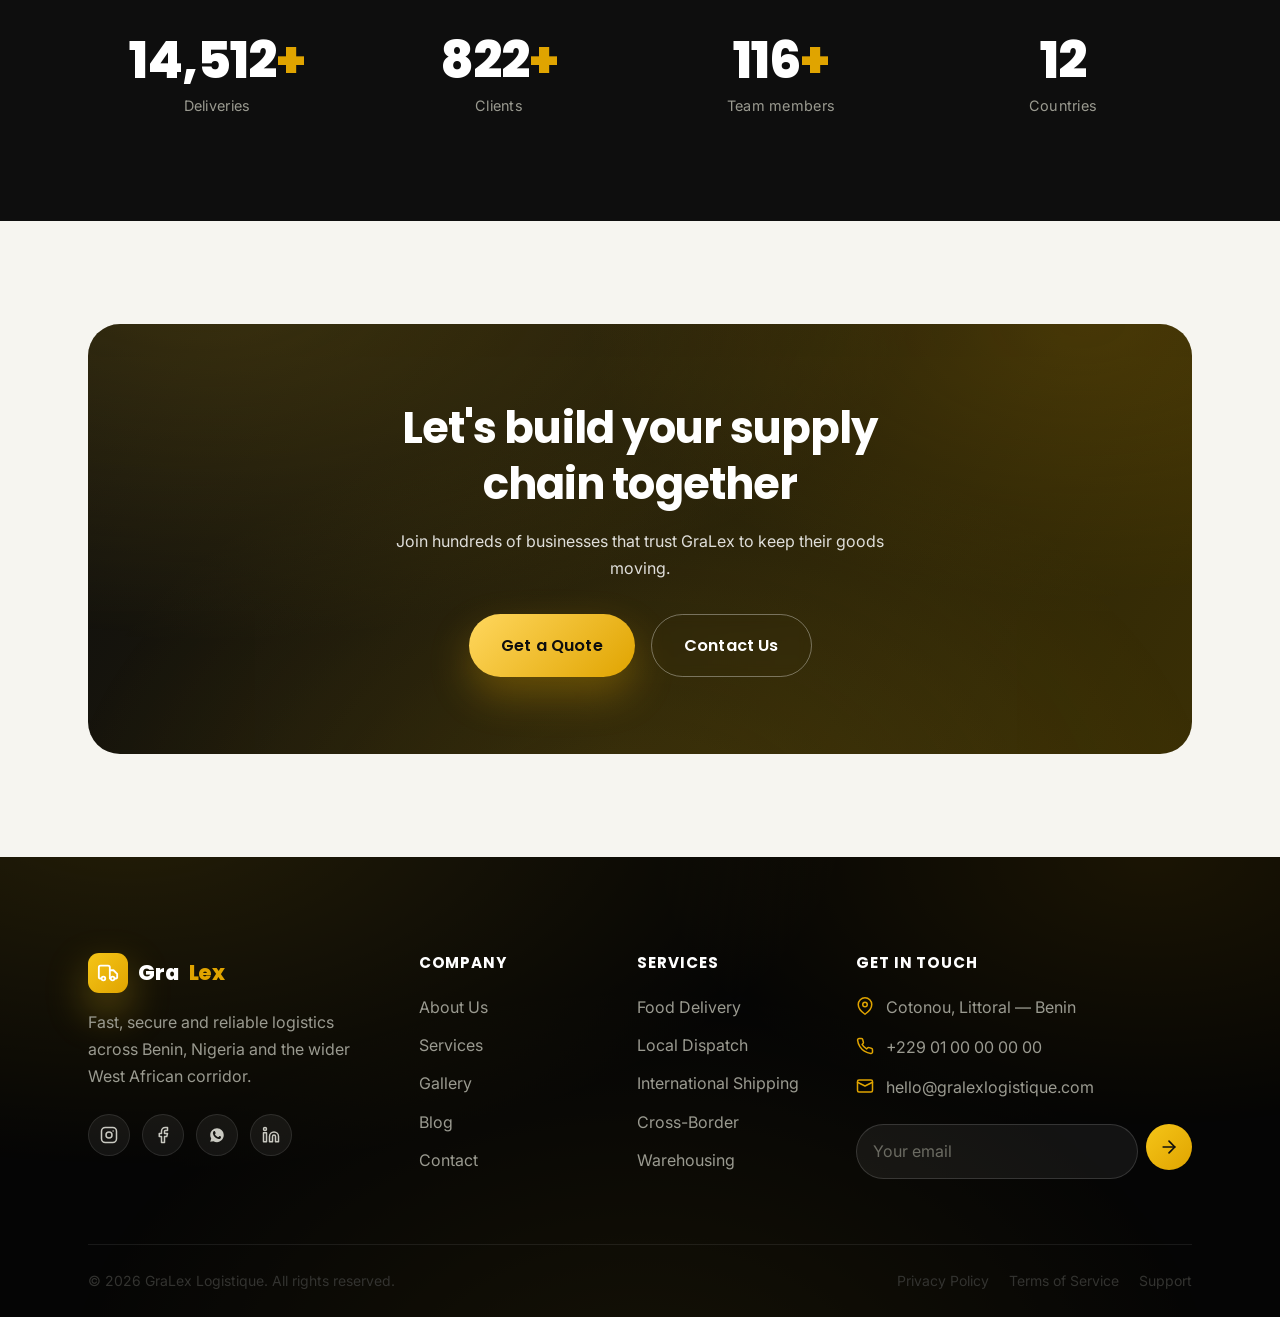
==== commit 77bbe277: "Rebrand to black+gold, add dark mode, and make tracking functional - Retune palette to the official " ====
--- a/about.html
+++ b/about.html
@@ -2,10 +2,11 @@
 <html lang="en">
 <head>
 <meta charset="UTF-8" />
+<script>(function(){try{var t=localStorage.getItem("gralex-theme");if(!t){t=matchMedia("(prefers-color-scheme: dark)").matches?"dark":"light";}document.documentElement.setAttribute("data-theme",t);}catch(e){}})();</script>
 <meta name="viewport" content="width=device-width, initial-scale=1.0" />
 <title>About — GraLex Logistique</title>
 <meta name="description" content="The story, mission, vision and values behind GraLex Logistique's logistics network across Benin, Nigeria and West Africa." />
-<meta name="theme-color" content="#0f172a" />
+<meta name="theme-color" content="#0e0e0e" />
 <meta property="og:type" content="website" />
 <meta property="og:title" content="About — GraLex Logistique" />
 <meta property="og:description" content="The story, mission, vision and values behind GraLex Logistique's logistics network across Benin, Nigeria and West Africa." />
@@ -94,7 +95,7 @@
         <p>To connect markets, businesses and people across Africa with logistics that are fast, secure, transparent and genuinely reliable — removing friction from every supply chain we touch.</p>
       </div>
       <div class="card" data-reveal="up" style="border-top:3px solid var(--accent)">
-        <div class="card__icon" style="background:#fff2e8;color:var(--orange-600)"><svg viewBox="0 0 24 24" fill="none" stroke="currentColor" stroke-width="2" stroke-linecap="round" stroke-linejoin="round"><circle cx="12" cy="12" r="10"/><path d="M2 12h20"/><path d="M12 2a15 15 0 0 1 4 10 15 15 0 0 1-4 10 15 15 0 0 1-4-10 15 15 0 0 1 4-10Z"/></svg></div>
+        <div class="card__icon" style="background:var(--tint-warm);color:var(--orange-600)"><svg viewBox="0 0 24 24" fill="none" stroke="currentColor" stroke-width="2" stroke-linecap="round" stroke-linejoin="round"><circle cx="12" cy="12" r="10"/><path d="M2 12h20"/><path d="M12 2a15 15 0 0 1 4 10 15 15 0 0 1-4 10 15 15 0 0 1-4-10 15 15 0 0 1 4-10Z"/></svg></div>
         <h3>Our Vision</h3>
         <p>To be West Africa's most trusted logistics network — the standard against which reliability, reach and service excellence are measured across the continent.</p>
       </div>
--- a/css/variables.css
+++ b/css/variables.css
@@ -4,41 +4,50 @@
    ========================================================================== */
 
 :root {
-  /* ---- Brand palette ---------------------------------------------------- */
-  --navy-900: #0b1120;
-  --navy-800: #0f172a; /* primary */
-  --navy-700: #1e293b;
-  --navy-600: #334155;
+  /* ---- Brand palette ----------------------------------------------------
+     Sourced from the official GraLex Logistique identity: carbon black + gold.
+     Legacy token names (navy-*, blue-*, orange-*) are retained but remapped
+     to the true brand hues so every component inherits the new scheme. */
+  --navy-900: #050505; /* deepest carbon */
+  --navy-800: #0e0e0e; /* primary — brand black */
+  --navy-700: #1a1a1a;
+  --navy-600: #2b2b2b;
 
-  --blue-600: #2563eb; /* electric blue */
-  --blue-500: #3b82f6;
-  --blue-400: #60a5fa;
-  --blue-050: #eff6ff;
+  --blue-600: #f5c518; /* brand gold (primary accent) */
+  --blue-500: #ffce22;
+  --blue-400: #ffdd57;
+  --blue-050: #fdf7dc; /* soft cream surface / gold tint */
 
-  --orange-600: #ea580c;
-  --orange-500: #f97316; /* accent */
-  --orange-400: #fb923c;
+  --orange-600: #c98a00; /* deep amber */
+  --orange-500: #e0a400; /* secondary accent — burnished gold */
+  --orange-400: #f3ba1f;
 
-  --green-600: #16a34a; /* success */
+  --green-600: #16a34a; /* success (tracking / confirmations) */
   --green-500: #22c55e;
 
   --white: #ffffff;
-  --gray-050: #f8fafc; /* light gray surface */
-  --gray-100: #f1f5f9;
-  --gray-200: #e2e8f0;
-  --gray-300: #cbd5e1;
-  --gray-400: #94a3b8;
-  --gray-500: #64748b;
-  --gray-600: #475569;
+  --gray-050: #f8f8f6; /* warm light gray surface */
+  --gray-100: #f1f1ee;
+  --gray-200: #e4e4df;
+  --gray-300: #c9c9c1;
+  --gray-400: #9a9a90;
+  --gray-500: #6b6b62;
+  --gray-600: #4a4a43;
 
-  --ink: #111827; /* body text */
-  --ink-soft: #334155;
-  --ink-muted: #64748b;
+  --ink: #141414; /* body text — near black */
+  --ink-soft: #333330;
+  --ink-muted: #6b6b62;
 
-  /* ---- Semantic tokens -------------------------------------------------- */
-  --bg: var(--white);
-  --bg-alt: var(--gray-050);
-  --surface: var(--white);
+  --gold: #f5c518; /* explicit brand alias */
+  --on-brand: #0e0e0e; /* text/icons that sit on gold surfaces */
+
+  /* ---- Semantic tokens (light theme) ------------------------------------
+     Surfaces are warm off-whites rather than pure #fff — pure white beside
+     gold glares and hurts legibility, so we soften it a touch. */
+  color-scheme: light;
+  --bg: #f6f5f0;       /* warm off-white page */
+  --bg-alt: #efeee7;   /* alternating section */
+  --surface: #fdfcf8;  /* card surface — gentle warm white */
   --text: var(--ink);
   --text-soft: var(--ink-soft);
   --text-muted: var(--ink-muted);
@@ -46,14 +55,17 @@
   --brand: var(--blue-600);
   --brand-ink: var(--navy-800);
   --accent: var(--orange-500);
+  --tint-gold: #fbf3d6; /* soft gold-tinted surface */
+  --tint-warm: #fdefe0; /* soft amber-tinted surface */
+  --tint-green: #e7f6ec; /* soft success-tinted surface */
 
   /* ---- Gradients -------------------------------------------------------- */
-  --grad-brand: linear-gradient(135deg, #2563eb 0%, #1e40af 100%);
-  --grad-sunset: linear-gradient(135deg, #f97316 0%, #ea580c 100%);
-  --grad-hero: linear-gradient(120deg, rgba(11,17,32,0.92) 0%, rgba(15,23,42,0.72) 45%, rgba(37,99,235,0.35) 100%);
-  --grad-mesh: radial-gradient(1200px 600px at 10% -10%, rgba(37,99,235,0.25), transparent 60%),
-               radial-gradient(900px 500px at 90% 0%, rgba(249,115,22,0.18), transparent 55%),
-               radial-gradient(1000px 700px at 50% 120%, rgba(22,163,74,0.14), transparent 60%);
+  --grad-brand: linear-gradient(135deg, #f5c518 0%, #e0a400 100%);
+  --grad-sunset: linear-gradient(135deg, #ffd75e 0%, #e0a400 100%);
+  --grad-hero: linear-gradient(120deg, rgba(6,6,6,0.94) 0%, rgba(14,14,14,0.78) 45%, rgba(245,197,24,0.30) 100%);
+  --grad-mesh: radial-gradient(1200px 600px at 10% -10%, rgba(245,197,24,0.26), transparent 60%),
+               radial-gradient(900px 500px at 90% 0%, rgba(224,164,0,0.20), transparent 55%),
+               radial-gradient(1000px 700px at 50% 120%, rgba(245,197,24,0.14), transparent 60%);
   --grad-glass: linear-gradient(135deg, rgba(255,255,255,0.14), rgba(255,255,255,0.04));
 
   /* ---- Typography ------------------------------------------------------- */
@@ -104,9 +116,9 @@
   --sh-sm: 0 2px 8px rgba(15,23,42,0.08);
   --sh-md: 0 10px 30px rgba(15,23,42,0.10);
   --sh-lg: 0 24px 60px rgba(15,23,42,0.16);
-  --sh-brand: 0 18px 40px rgba(37,99,235,0.30);
-  --sh-accent: 0 18px 40px rgba(249,115,22,0.30);
-  --ring: 0 0 0 4px rgba(37,99,235,0.18);
+  --sh-brand: 0 18px 40px rgba(245,197,24,0.35);
+  --sh-accent: 0 18px 40px rgba(224,164,0,0.32);
+  --ring: 0 0 0 4px rgba(245,197,24,0.22);
 
   /* ---- Motion ----------------------------------------------------------- */
   --ease: cubic-bezier(0.22, 1, 0.36, 1);
@@ -121,3 +133,52 @@
   --z-loader: 900;
   --z-top: 999;
 }
+
+/* ==========================================================================
+   Dark theme — the brand's native carbon-black + gold world.
+   Activated by data-theme="dark" on <html>. Only surface/text/border tokens
+   flip; the gold brand accents stay identical in both modes.
+   ========================================================================== */
+:root[data-theme="dark"] {
+  color-scheme: dark;
+
+  /* Surfaces & text */
+  --bg: #0a0a0a;
+  --bg-alt: #111110;
+  --surface: #171613;
+  --ink: #ededea;       /* softened white — never pure #fff on dark */
+  --ink-soft: #c6c5be;
+  --ink-muted: #8d8c83;
+  --text: var(--ink);
+  --text-soft: var(--ink-soft);
+  --text-muted: var(--ink-muted);
+  --border: #292824;
+  --brand-ink: #f5f4f0; /* headings / strong text — bright light on dark */
+
+  /* Remap light-scale tokens used directly by components */
+  --gray-050: #111110;
+  --gray-100: #1a1917;
+  --gray-200: #292824; /* borders */
+  --gray-500: #9a998f; /* was dark muted text → now light */
+  --gray-600: #b8b7ae;
+
+  --blue-050: #201b06;  /* gold-tinted surface → deep amber */
+  --tint-gold: #221d08;
+  --tint-warm: #241b0c;
+  --tint-green: #10241a;
+
+  /* Elevations read as depth, not drop-shadow, on black */
+  --sh-xs: 0 1px 2px rgba(0,0,0,0.5);
+  --sh-sm: 0 2px 10px rgba(0,0,0,0.55);
+  --sh-md: 0 12px 34px rgba(0,0,0,0.6);
+  --sh-lg: 0 28px 64px rgba(0,0,0,0.66);
+}
+
+/* Smooth the flip between themes */
+:root, :root[data-theme="dark"] {
+  transition: none;
+}
+body, .nav, .card, .surface, .btn, input, textarea, select,
+.faq__item, .contact-card, .value, .track-panel, .quote-form {
+  transition: background-color var(--t) var(--ease), border-color var(--t) var(--ease), color var(--t) var(--ease);
+}
--- a/css/style.css
+++ b/css/style.css
@@ -12,6 +12,7 @@
 
 html {
   scroll-behavior: smooth;
+  scroll-padding-top: calc(var(--nav-h) + 16px); /* anchor jumps clear the fixed nav */
   -webkit-text-size-adjust: 100%;
   overflow-x: clip; /* clips horizontal overflow WITHOUT creating a scroll container (keeps position:sticky working) */
 }
@@ -45,7 +46,7 @@
   border-radius: 4px;
 }
 
-::selection { background: var(--blue-600); color: #fff; }
+::selection { background: var(--blue-600); color: var(--on-brand); }
 
 /* ---- Typography -------------------------------------------------------- */
 h1, h2, h3, h4, h5 {
@@ -143,11 +144,11 @@
 .btn:hover { transform: translateY(-3px); }
 .btn:active { transform: translateY(-1px); }
 
-.btn-primary { background: var(--grad-brand); box-shadow: var(--sh-brand); }
-.btn-primary:hover { box-shadow: 0 26px 50px rgba(37,99,235,0.42); }
-
-.btn-accent { background: var(--grad-sunset); box-shadow: var(--sh-accent); }
-.btn-accent:hover { box-shadow: 0 26px 50px rgba(249,115,22,0.44); }
+.btn-primary { background: var(--grad-brand); color: var(--on-brand); box-shadow: var(--sh-brand); }
+.btn-primary:hover { box-shadow: 0 26px 50px rgba(245,197,24,0.48); }
+
+.btn-accent { background: var(--grad-sunset); color: var(--on-brand); box-shadow: var(--sh-accent); }
+.btn-accent:hover { box-shadow: 0 26px 50px rgba(224,164,0,0.46); }
 
 .btn-ghost {
   background: transparent;
@@ -190,44 +191,43 @@
 .link-arrow:hover svg { transform: translateX(5px); }
 
 /* ---- Loading screen ---------------------------------------------------- */
+/* Page loader — identical look to the language-switch veil */
 .loader {
   position: fixed;
   inset: 0;
   z-index: var(--z-loader);
-  display: grid;
-  place-items: center;
-  background: var(--navy-900);
+  display: flex;
+  align-items: center;
+  justify-content: center;
+  background:
+    radial-gradient(120% 80% at 50% 0%, rgba(245, 197, 24, 0.24), transparent 60%),
+    linear-gradient(165deg, var(--navy-800), var(--navy-900));
   transition: opacity 600ms var(--ease), visibility 600ms;
 }
 .loader.hidden { opacity: 0; visibility: hidden; }
 .loader__mark {
   display: flex;
-  flex-direction: column;
-  align-items: center;
-  gap: var(--sp-5);
+  flex-direction: column-reverse; /* ring on top, wordmark below — like the veil */
+  align-items: center;
+  gap: 1.05rem;
 }
 .loader__logo {
   font-family: var(--font-head);
-  font-weight: 800;
-  font-size: 1.75rem;
-  letter-spacing: var(--ls-tight);
-  color: #fff;
-}
-.loader__logo span { color: var(--accent); }
+  font-weight: 700;
+  font-size: 1.35rem;
+  letter-spacing: -0.01em;
+  color: #fff;
+}
+.loader__logo span { color: var(--orange-500); }
 .loader__bar {
-  width: 180px; height: 3px;
-  background: rgba(255,255,255,0.15);
-  border-radius: 3px;
-  overflow: hidden;
-}
-.loader__bar::after {
-  content: "";
-  display: block;
-  height: 100%;
-  width: 40%;
-  background: var(--grad-brand);
-  border-radius: 3px;
-  animation: loaderSlide 1.1s var(--ease) infinite;
+  width: 34px; height: 34px;
+  border-radius: 50%;
+  border: 2px solid rgba(255, 255, 255, 0.18);
+  border-top-color: var(--orange-500);
+  animation: langSpin 0.7s linear infinite;
+}
+@media (prefers-reduced-motion: reduce) {
+  .loader__bar { animation-duration: 1.6s; }
 }
 
 /* ---- Navigation -------------------------------------------------------- */
@@ -347,7 +347,7 @@
 .nav.scrolled .lang-toggle__btn,
 .nav.solid .lang-toggle__btn { color: var(--ink-muted); }
 .nav.scrolled .lang-toggle__btn.active,
-.nav.solid .lang-toggle__btn.active { background: var(--grad-brand); color: #fff; }
+.nav.solid .lang-toggle__btn.active { background: var(--grad-brand); color: var(--on-brand); }
 
 /* Mobile variant lives inside the drawer CTA block */
 .lang-toggle--mobile {
@@ -358,6 +358,100 @@
 }
 .lang-toggle--mobile .lang-toggle__btn { color: rgba(255,255,255,0.85); font-size: 0.9rem; padding: 0.5rem 1.1rem; }
 .lang-toggle--mobile .lang-toggle__btn.active { background: #fff; color: var(--navy-800); }
+
+/* Theme toggle (light / dark) */
+.theme-toggle {
+  display: inline-flex;
+  align-items: center;
+  justify-content: center;
+  width: 40px;
+  height: 40px;
+  flex-shrink: 0;
+  border-radius: 50%;
+  color: #fff;
+  background: rgba(255,255,255,0.12);
+  border: 1px solid rgba(255,255,255,0.22);
+  backdrop-filter: blur(6px);
+  cursor: pointer;
+  transition: background var(--t), color var(--t), border-color var(--t), transform var(--t) var(--ease);
+}
+.theme-toggle svg { width: 19px; height: 19px; }
+.theme-toggle:hover { transform: translateY(-2px) rotate(-8deg); background: var(--grad-brand); color: var(--on-brand); border-color: transparent; }
+.nav.scrolled .theme-toggle,
+.nav.solid .theme-toggle {
+  color: var(--ink-soft);
+  background: var(--gray-100);
+  border-color: var(--gray-200);
+}
+.nav.scrolled .theme-toggle:hover,
+.nav.solid .theme-toggle:hover { color: var(--on-brand); background: var(--grad-brand); border-color: transparent; }
+
+/* Mobile variant — sits in the drawer CTA block */
+.theme-toggle--mobile {
+  width: auto;
+  height: auto;
+  gap: var(--sp-2);
+  align-self: center;
+  margin-top: var(--sp-3);
+  padding: 0.7rem 1.4rem;
+  border-radius: var(--r-pill);
+  color: rgba(255,255,255,0.9);
+  background: rgba(255,255,255,0.1);
+  border-color: rgba(255,255,255,0.2);
+}
+.theme-toggle--mobile::after {
+  content: "Theme";
+  font-family: var(--font-head);
+  font-weight: 600;
+  font-size: 0.9rem;
+}
+
+/* Smooth language-switch transition veil */
+.lang-veil {
+  position: fixed;
+  inset: 0;
+  z-index: var(--z-top);
+  display: flex;
+  align-items: center;
+  justify-content: center;
+  background:
+    radial-gradient(120% 80% at 50% 0%, rgba(245, 197, 24, 0.24), transparent 60%),
+    linear-gradient(165deg, var(--navy-800), var(--navy-900));
+  opacity: 0;
+  pointer-events: none;
+  transition: opacity 380ms var(--ease);
+}
+.lang-veil.on { opacity: 1; pointer-events: auto; }
+.lang-veil__inner {
+  display: flex;
+  flex-direction: column;
+  align-items: center;
+  gap: 1.05rem;
+  transform: translateY(8px);
+  opacity: 0;
+  transition: opacity 380ms var(--ease) 60ms, transform 380ms var(--ease) 60ms;
+}
+.lang-veil.on .lang-veil__inner { opacity: 1; transform: translateY(0); }
+.lang-veil__ring {
+  width: 34px; height: 34px;
+  border-radius: 50%;
+  border: 2px solid rgba(255, 255, 255, 0.18);
+  border-top-color: var(--orange-500);
+  animation: langSpin 0.7s linear infinite;
+}
+.lang-veil__mark {
+  font-family: var(--font-head);
+  font-weight: 700;
+  font-size: 1.35rem;
+  letter-spacing: -0.01em;
+  color: #fff;
+}
+.lang-veil__mark span { color: var(--orange-500); }
+@keyframes langSpin { to { transform: rotate(360deg); } }
+@media (prefers-reduced-motion: reduce) {
+  .lang-veil, .lang-veil__inner { transition-duration: 1ms; }
+  .lang-veil__ring { animation: none; }
+}
 
 /* Scrolled state — the bar detaches into a floating glass container */
 .nav.scrolled { padding-top: 0.7rem; }
@@ -388,6 +482,18 @@
   border-color: var(--brand);
 }
 
+/* Dark theme — floating glass bar goes carbon, text goes light */
+:root[data-theme="dark"] .nav.scrolled .nav__inner {
+  background: rgba(20,19,17,0.74);
+  border-color: rgba(255,255,255,0.10);
+  box-shadow: 0 16px 40px rgba(0,0,0,0.55), inset 0 1px 0 rgba(255,255,255,0.06);
+}
+:root[data-theme="dark"] .nav.scrolled .brand,
+:root[data-theme="dark"] .nav.scrolled .nav__links a:hover,
+:root[data-theme="dark"] .nav.scrolled .nav__links a[aria-current="page"] { color: var(--ink); }
+:root[data-theme="dark"] .nav.scrolled .nav__toggle span { background: var(--ink); }
+:root[data-theme="dark"] .nav.scrolled .btn-ghost { color: var(--ink); border-color: var(--border); }
+
 /* Interior pages render the floating bar immediately (no transparent hero behind it) */
 .nav.solid { position: fixed; }
 
@@ -411,7 +517,7 @@
   content: "";
   position: absolute;
   inset: 0;
-  background: linear-gradient(135deg, var(--blue-500, #2563EB), var(--orange-500, #F97316));
+  background: linear-gradient(135deg, var(--blue-500), var(--orange-500));
   opacity: 0;
   transition: opacity var(--t) var(--ease);
 }
@@ -476,7 +582,7 @@
   flex-direction: column;
   padding: max(1.25rem, env(safe-area-inset-top)) 1.5rem
            calc(1.5rem + env(safe-area-inset-bottom));
-  background: linear-gradient(168deg, rgba(18, 27, 49, 0.92), rgba(10, 16, 32, 0.94));
+  background: linear-gradient(168deg, rgba(24, 22, 18, 0.94), rgba(8, 8, 7, 0.96));
   -webkit-backdrop-filter: blur(26px) saturate(150%);
   backdrop-filter: blur(26px) saturate(150%);
   border-left: 1px solid rgba(255, 255, 255, 0.09);
@@ -522,7 +628,7 @@
   font-weight: 700;
   letter-spacing: 0.24em;
   text-transform: uppercase;
-  color: var(--orange-500, #f97316);
+  color: var(--orange-500, #e0a400);
 }
 
 /* Close button */
@@ -590,12 +696,12 @@
   font-size: 0.72rem;
   font-weight: 700;
   letter-spacing: 0.08em;
-  color: var(--orange-500, #f97316);
+  color: var(--orange-500, #e0a400);
   opacity: 0.6;
   transition: opacity var(--t) var(--ease), transform var(--t) var(--ease);
 }
 .mobile-menu__links > a span {
-  color: var(--orange-500, #f97316);
+  color: var(--orange-500, #e0a400);
   transform: translateX(-6px);
   opacity: 0;
   transition: transform var(--t) var(--ease), opacity var(--t) var(--ease);
@@ -682,7 +788,7 @@
 .card__icon svg { width: 28px; height: 28px; }
 .card:hover .card__icon {
   background: var(--grad-brand);
-  color: #fff;
+  color: var(--on-brand);
   transform: rotate(-6deg) scale(1.06);
 }
 .card h3 { font-size: var(--fs-h3); margin-bottom: var(--sp-3); }
@@ -753,8 +859,8 @@
   background: var(--blue-050);
   color: var(--brand);
 }
-.tag.accent { background: #fff2e8; color: var(--orange-600); }
-.tag.green { background: #eafaf0; color: var(--green-600); }
+.tag.accent { background: var(--tint-warm); color: var(--orange-600); }
+.tag.green { background: var(--tint-green); color: var(--green-600); }
 
 /* ---- Footer ------------------------------------------------------------ */
 .footer {
@@ -821,7 +927,7 @@
   display: grid; place-items: center;
   border-radius: 50%;
   background: var(--grad-brand);
-  color: #fff;
+  color: var(--on-brand);
   flex-shrink: 0;
   transition: transform var(--t);
 }
@@ -837,7 +943,7 @@
   color: var(--gray-300);
   transition: transform var(--t) var(--ease), background var(--t), color var(--t);
 }
-.socials a:hover { transform: translateY(-4px); background: var(--grad-brand); color: #fff; border-color: transparent; }
+.socials a:hover { transform: translateY(-4px); background: var(--grad-brand); color: var(--on-brand); border-color: transparent; }
 .socials svg { width: 18px; height: 18px; }
 
 .footer__bottom {
@@ -860,7 +966,7 @@
   display: grid; place-items: center;
   border-radius: 50%;
   background: var(--grad-brand);
-  color: #fff;
+  color: var(--on-brand);
   box-shadow: var(--sh-brand);
   opacity: 0;
   visibility: hidden;
@@ -935,7 +1041,7 @@
   padding: 0.85rem 1rem;
   border-radius: var(--r-md);
   border: 1.5px solid var(--border);
-  background: var(--white);
+  background: var(--surface);
   color: var(--text);
   transition: border-color var(--t), box-shadow var(--t);
 }
@@ -961,21 +1067,71 @@
   font-size: var(--fs-sm); color: var(--text-muted);
 }
 
+/* Toast stack host — bottom-centred column, newest nearest the edge */
+.toast-host {
+  position: fixed;
+  left: 50%; bottom: 2rem;
+  transform: translateX(-50%);
+  z-index: var(--z-top);
+  display: flex;
+  flex-direction: column;
+  align-items: stretch;
+  gap: var(--sp-3);
+  width: min(92vw, 420px);
+  pointer-events: none;
+}
 .toast {
-  position: fixed;
-  bottom: 2rem; left: 50%;
-  transform: translateX(-50%) translateY(120%);
-  z-index: var(--z-top);
+  --c: var(--brand);
+  position: relative;
   display: flex; align-items: center; gap: var(--sp-3);
-  padding: 1rem 1.4rem;
-  border-radius: var(--r-pill);
-  background: var(--navy-800);
-  color: #fff;
+  padding: 0.9rem 0.9rem 0.9rem calc(1.05rem + 4px);
+  border-radius: var(--r-md);
+  background: var(--surface);
+  color: var(--text);
+  border: 1px solid var(--border);
   box-shadow: var(--sh-lg);
-  transition: transform var(--t-slow) var(--ease);
-}
-.toast.show { transform: translateX(-50%) translateY(0); }
-.toast svg { width: 22px; height: 22px; color: var(--green-500); }
+  overflow: hidden;
+  pointer-events: auto;
+  opacity: 0;
+  transform: translateY(16px) scale(0.98);
+  transition: transform var(--t) var(--ease), opacity var(--t) var(--ease);
+}
+.toast.show { opacity: 1; transform: translateY(0) scale(1); }
+.toast.hide { opacity: 0; transform: translateY(8px) scale(0.98); }
+/* Left accent stripe + typed colour */
+.toast::before {
+  content: ""; position: absolute; left: 0; top: 0; bottom: 0; width: 4px;
+  background: var(--c);
+}
+.toast--success { --c: var(--green-500); }
+.toast--error   { --c: #ef4444; }
+.toast--warning { --c: var(--orange-500); }
+.toast--info    { --c: var(--brand); }
+.toast__icon { width: 22px; height: 22px; flex-shrink: 0; color: var(--c); }
+.toast__msg { flex: 1; font-size: 0.92rem; line-height: 1.42; font-weight: 500; }
+.toast__close {
+  flex-shrink: 0; width: 26px; height: 26px; border-radius: 50%;
+  display: grid; place-items: center; color: var(--text-muted);
+  opacity: 0.7; cursor: pointer;
+  transition: opacity var(--t), background var(--t), color var(--t);
+}
+.toast__close:hover { opacity: 1; background: var(--bg-alt); color: var(--text); }
+.toast__close svg { width: 15px; height: 15px; }
+.toast__bar {
+  position: absolute; left: 0; bottom: 0; height: 3px; width: 100%;
+  transform-origin: left; transform: scaleX(1);
+  background: var(--c); opacity: 0.85;
+}
+.toast.shake { animation: toastShake 0.4s var(--ease); }
+@keyframes toastShake {
+  0%, 100% { transform: translateY(0) scale(1); }
+  20%, 60% { transform: translateX(-5px) translateY(0) scale(1); }
+  40%, 80% { transform: translateX(5px) translateY(0) scale(1); }
+}
+@media (prefers-reduced-motion: reduce) {
+  .toast__bar { display: none; }
+  .toast.shake { animation: none; }
+}
 
 /* ==========================================================================
    SECTIONS & PAGE COMPONENTS
@@ -1070,7 +1226,7 @@
 .split__badge {
   position: absolute;
   bottom: -22px; left: -22px;
-  background: #fff;
+  background: var(--surface);
   border-radius: var(--r-lg);
   padding: var(--sp-4) var(--sp-5);
   box-shadow: var(--sh-lg);
@@ -1085,7 +1241,7 @@
 .check-list svg {
   width: 24px; height: 24px; flex-shrink: 0;
   color: var(--green-600);
-  background: #eafaf0;
+  background: var(--tint-green);
   border-radius: 50%;
   padding: 3px;
 }
@@ -1132,7 +1288,7 @@
   margin: 0 auto var(--sp-4);
   display: grid; place-items: center;
   border-radius: 50%;
-  background: #fff;
+  background: var(--surface);
   border: 2px solid var(--gray-200);
   font-family: var(--font-head);
   font-weight: 800;
@@ -1143,7 +1299,7 @@
 }
 .process__step:hover .process__num {
   background: var(--grad-brand);
-  color: #fff;
+  color: var(--on-brand);
   border-color: transparent;
   transform: translateY(-6px) scale(1.05);
 }
@@ -1188,13 +1344,13 @@
   width: 48px; height: 48px;
   display: grid; place-items: center;
   border-radius: 50%;
-  background: #fff;
+  background: var(--surface);
   border: 1px solid var(--border);
   color: var(--brand-ink);
   transition: all var(--t) var(--ease);
 }
 .bg-ink .slider__arrow { background: rgba(255,255,255,0.08); border-color: rgba(255,255,255,0.15); color: #fff; }
-.slider__arrow:hover { background: var(--grad-brand); color: #fff; border-color: transparent; transform: scale(1.08); }
+.slider__arrow:hover { background: var(--grad-brand); color: var(--on-brand); border-color: transparent; transform: scale(1.08); }
 .slider__arrow svg { width: 22px; height: 22px; }
 .slider__dots { display: flex; gap: var(--sp-2); }
 .slider__dot {
@@ -1258,7 +1414,7 @@
 .value {
   padding: var(--sp-5);
   border-radius: var(--r-lg);
-  background: #fff;
+  background: var(--surface);
   border: 1px solid var(--border);
   border-top: 3px solid var(--brand);
   transition: transform var(--t) var(--ease), box-shadow var(--t);
@@ -1277,8 +1433,8 @@
   transition: transform var(--t) var(--ease);
 }
 .value__icon svg { width: 26px; height: 26px; }
-.value:nth-child(2) .value__icon { background: #fff2e8; color: var(--orange-600); }
-.value:nth-child(3) .value__icon { background: #eafaf0; color: var(--green-600); }
+.value:nth-child(2) .value__icon { background: var(--tint-warm); color: var(--orange-600); }
+.value:nth-child(3) .value__icon { background: var(--tint-green); color: var(--green-600); }
 .value:nth-child(4) .value__icon { background: #eef2ff; color: var(--blue-500); }
 .value:hover .value__icon { transform: rotate(-6deg) scale(1.08); }
 .value h3 { font-size: 1.15rem; margin-bottom: var(--sp-2); }
@@ -1303,7 +1459,7 @@
 
 /* ---- Tracking timeline ------------------------------------------------- */
 .track-panel {
-  background: #fff;
+  background: var(--surface);
   border: 1px solid var(--border);
   border-radius: var(--r-xl);
   padding: clamp(1.5rem, 4vw, 3rem);
@@ -1317,9 +1473,15 @@
   padding: 1rem 1.2rem;
   border-radius: var(--r-pill);
   border: 1.5px solid var(--border);
+  background: var(--surface);
+  color: var(--text);
   font-size: 1.02rem;
-}
+  letter-spacing: 0.02em;
+  transition: border-color var(--t), box-shadow var(--t), background var(--t);
+}
+.track-form input::placeholder { color: var(--text-muted); letter-spacing: 0; }
 .track-form input:focus { outline: none; border-color: var(--brand); box-shadow: var(--ring); }
+.track-form input.invalid { border-color: #ef4444; box-shadow: 0 0 0 4px rgba(239,68,68,0.16); }
 .track-hint { margin-top: var(--sp-3); font-size: var(--fs-sm); color: var(--text-muted); }
 .track-hint code {
   background: var(--gray-100);
@@ -1373,9 +1535,9 @@
   transition: all var(--t) var(--ease);
 }
 .tl__marker svg { width: 22px; height: 22px; }
-.tl__step[data-state="done"] .tl__marker { background: #eafaf0; border-color: var(--green-500); color: var(--green-600); }
+.tl__step[data-state="done"] .tl__marker { background: var(--tint-green); border-color: var(--green-500); color: var(--green-600); }
 .tl__step[data-state="current"] .tl__marker {
-  background: var(--grad-brand); border-color: transparent; color: #fff;
+  background: var(--grad-brand); border-color: transparent; color: var(--on-brand);
   box-shadow: 0 0 0 6px var(--blue-050);
   animation: pulseMarker 1.8s var(--ease) infinite;
 }
@@ -1386,6 +1548,25 @@
 .tl__step[data-state="pending"] h4 { color: var(--gray-400); }
 .tl__time { font-size: var(--fs-sm); color: var(--text-muted); }
 .tl__body p { font-size: 0.92rem; margin-top: 2px; }
+.tl__loc {
+  display: inline-flex; align-items: center; gap: 5px;
+  margin-top: 6px; font-size: var(--fs-sm); font-weight: 500; color: var(--text-soft);
+}
+.tl__loc::before {
+  content: ""; width: 13px; height: 13px; flex-shrink: 0;
+  background: currentColor;
+  -webkit-mask: center/contain no-repeat url("data:image/svg+xml,%3Csvg xmlns='http://www.w3.org/2000/svg' viewBox='0 0 24 24' fill='none' stroke='black' stroke-width='2.2' stroke-linecap='round' stroke-linejoin='round'%3E%3Cpath d='M20 10c0 6-8 12-8 12s-8-6-8-12a8 8 0 0 1 16 0Z'/%3E%3Ccircle cx='12' cy='10' r='3'/%3E%3C/svg%3E");
+          mask: center/contain no-repeat url("data:image/svg+xml,%3Csvg xmlns='http://www.w3.org/2000/svg' viewBox='0 0 24 24' fill='none' stroke='black' stroke-width='2.2' stroke-linecap='round' stroke-linejoin='round'%3E%3Cpath d='M20 10c0 6-8 12-8 12s-8-6-8-12a8 8 0 0 1 16 0Z'/%3E%3Ccircle cx='12' cy='10' r='3'/%3E%3C/svg%3E");
+  opacity: 0.75;
+}
+.tl__step[data-state="pending"] .tl__loc { display: none; }
+
+/* Not-found state */
+.track-notfound { text-align: center; padding: var(--sp-6) var(--sp-4); display: grid; justify-items: center; gap: var(--sp-3); }
+.track-notfound svg { width: 46px; height: 46px; color: var(--orange-500); }
+.track-notfound h3 { font-family: var(--font-head); font-size: 1.3rem; }
+.track-notfound p { color: var(--text-muted); max-width: 42ch; }
+.track-notfound .btn { margin-top: var(--sp-2); }
 
 /* Button loading spinner */
 .btn.loading { color: transparent !important; pointer-events: none; }
@@ -1401,7 +1582,7 @@
 /* ---- Quote form -------------------------------------------------------- */
 .quote-grid { display: grid; grid-template-columns: 1.15fr 0.85fr; gap: clamp(2rem, 5vw, 4rem); align-items: start; }
 .quote-form {
-  background: #fff;
+  background: var(--surface);
   border: 1px solid var(--border);
   border-radius: var(--r-xl);
   padding: clamp(1.5rem, 4vw, 2.5rem);
@@ -1428,7 +1609,7 @@
   width: 72px; height: 72px; margin: 0 auto var(--sp-4);
   display: grid; place-items: center;
   border-radius: 50%;
-  background: #eafaf0; color: var(--green-600);
+  background: var(--tint-green); color: var(--green-600);
 }
 .form-success__icon svg { width: 38px; height: 38px; }
 
@@ -1442,11 +1623,11 @@
   font-size: 0.92rem;
   color: var(--text-soft);
   border: 1.5px solid var(--border);
-  background: #fff;
+  background: var(--surface);
   transition: all var(--t) var(--ease);
 }
 .filter-btn:hover { border-color: var(--brand); color: var(--brand); }
-.filter-btn.active { background: var(--grad-brand); color: #fff; border-color: transparent; box-shadow: var(--sh-brand); }
+.filter-btn.active { background: var(--grad-brand); color: var(--on-brand); border-color: transparent; box-shadow: var(--sh-brand); }
 
 .masonry { columns: 3; column-gap: var(--sp-4); }
 .masonry__item {
@@ -1513,7 +1694,7 @@
   padding: 0.85rem 1rem 0.85rem 2.8rem;
   border-radius: var(--r-pill);
   border: 1.5px solid var(--border);
-  background: #fff;
+  background: var(--surface);
 }
 .search-box input:focus { outline: none; border-color: var(--brand); box-shadow: var(--ring); }
 .search-box svg { position: absolute; left: 1rem; top: 50%; transform: translateY(-50%); width: 20px; height: 20px; color: var(--gray-400); }
@@ -1537,14 +1718,14 @@
   display: grid; place-items: center;
   border-radius: var(--r-md);
   border: 1.5px solid var(--border);
-  background: #fff;
+  background: var(--surface);
   font-family: var(--font-head);
   font-weight: 600;
   color: var(--text-soft);
   transition: all var(--t) var(--ease);
 }
 .pagination button:hover { border-color: var(--brand); color: var(--brand); }
-.pagination button.active { background: var(--grad-brand); color: #fff; border-color: transparent; }
+.pagination button.active { background: var(--grad-brand); color: var(--on-brand); border-color: transparent; }
 .pagination button:disabled { opacity: 0.4; cursor: not-allowed; }
 
 /* ---- Contact ----------------------------------------------------------- */
@@ -1554,7 +1735,7 @@
   display: flex; gap: var(--sp-4); align-items: flex-start;
   padding: var(--sp-5);
   border-radius: var(--r-lg);
-  background: #fff;
+  background: var(--surface);
   border: 1px solid var(--border);
   transition: transform var(--t) var(--ease), box-shadow var(--t);
 }
@@ -1583,16 +1764,20 @@
   display: flex; gap: var(--sp-3); align-items: flex-start;
   padding: var(--sp-4) var(--sp-5);
   border-radius: var(--r-md);
-  background: #fff7ed;
+  background: var(--tint-warm);
   border: 1px solid #fed7aa;
   color: #9a3412;
   font-size: var(--fs-sm);
 }
+:root[data-theme="dark"] .placeholder-note {
+  border-color: rgba(245, 197, 24, 0.35);
+  color: #f0c674;
+}
 .placeholder-note svg { width: 20px; height: 20px; flex-shrink: 0; color: var(--orange-600); }
 
 /* ---- FAQ --------------------------------------------------------------- */
 .faq { max-width: 820px; margin-inline: auto; display: grid; gap: var(--sp-3); }
-.faq__item { background: #fff; border: 1px solid var(--border); border-radius: var(--r-md); overflow: hidden; transition: box-shadow var(--t); }
+.faq__item { background: var(--surface); border: 1px solid var(--border); border-radius: var(--r-md); overflow: hidden; transition: box-shadow var(--t); }
 .faq__item.open { box-shadow: var(--sh-md); }
 .faq__q {
   width: 100%;
--- a/css/animations.css
+++ b/css/animations.css
@@ -73,14 +73,17 @@
 /* ---- Scroll reveal ----------------------------------------------------- */
 [data-reveal] {
   opacity: 0;
-  transition: opacity 0.8s var(--ease-out), transform 0.8s var(--ease-out);
-  will-change: opacity, transform;
-}
-[data-reveal="up"] { transform: translateY(40px); }
-[data-reveal="down"] { transform: translateY(-40px); }
-[data-reveal="left"] { transform: translateX(-50px); }
-[data-reveal="right"] { transform: translateX(50px); }
-[data-reveal="zoom"] { transform: scale(0.9); }
+  transition: opacity 0.85s var(--ease-out), transform 0.85s var(--ease-out);
+}
+/* Promote to its own layer only while it's about to animate in, then release
+   it once settled so we don't hold hundreds of composited layers forever. */
+[data-reveal].will-animate, [data-stagger].will-animate > * { will-change: opacity, transform; }
+[data-reveal].in, [data-stagger].in > * { will-change: auto; }
+[data-reveal="up"] { transform: translateY(38px); }
+[data-reveal="down"] { transform: translateY(-38px); }
+[data-reveal="left"] { transform: translateX(-46px); }
+[data-reveal="right"] { transform: translateX(46px); }
+[data-reveal="zoom"] { transform: scale(0.92); }
 [data-reveal].in {
   opacity: 1;
   transform: translate(0, 0) scale(1);
@@ -89,8 +92,8 @@
 /* Stagger children */
 [data-stagger] > * {
   opacity: 0;
-  transform: translateY(30px);
-  transition: opacity 0.7s var(--ease-out), transform 0.7s var(--ease-out);
+  transform: translateY(28px);
+  transition: opacity 0.75s var(--ease-out), transform 0.75s var(--ease-out);
 }
 [data-stagger].in > * { opacity: 1; transform: translateY(0); }
 [data-stagger].in > *:nth-child(1) { transition-delay: 0.05s; }
@@ -138,7 +141,7 @@
 
 /* ---- Animated gradient background ------------------------------------- */
 .animated-gradient {
-  background: linear-gradient(120deg, #0f172a, #1e3a8a, #2563eb, #0f172a);
+  background: linear-gradient(120deg, #0e0e0e, #3a2f05, #f5c518, #0e0e0e);
   background-size: 300% 300%;
   animation: gradientShift 16s ease infinite;
 }
